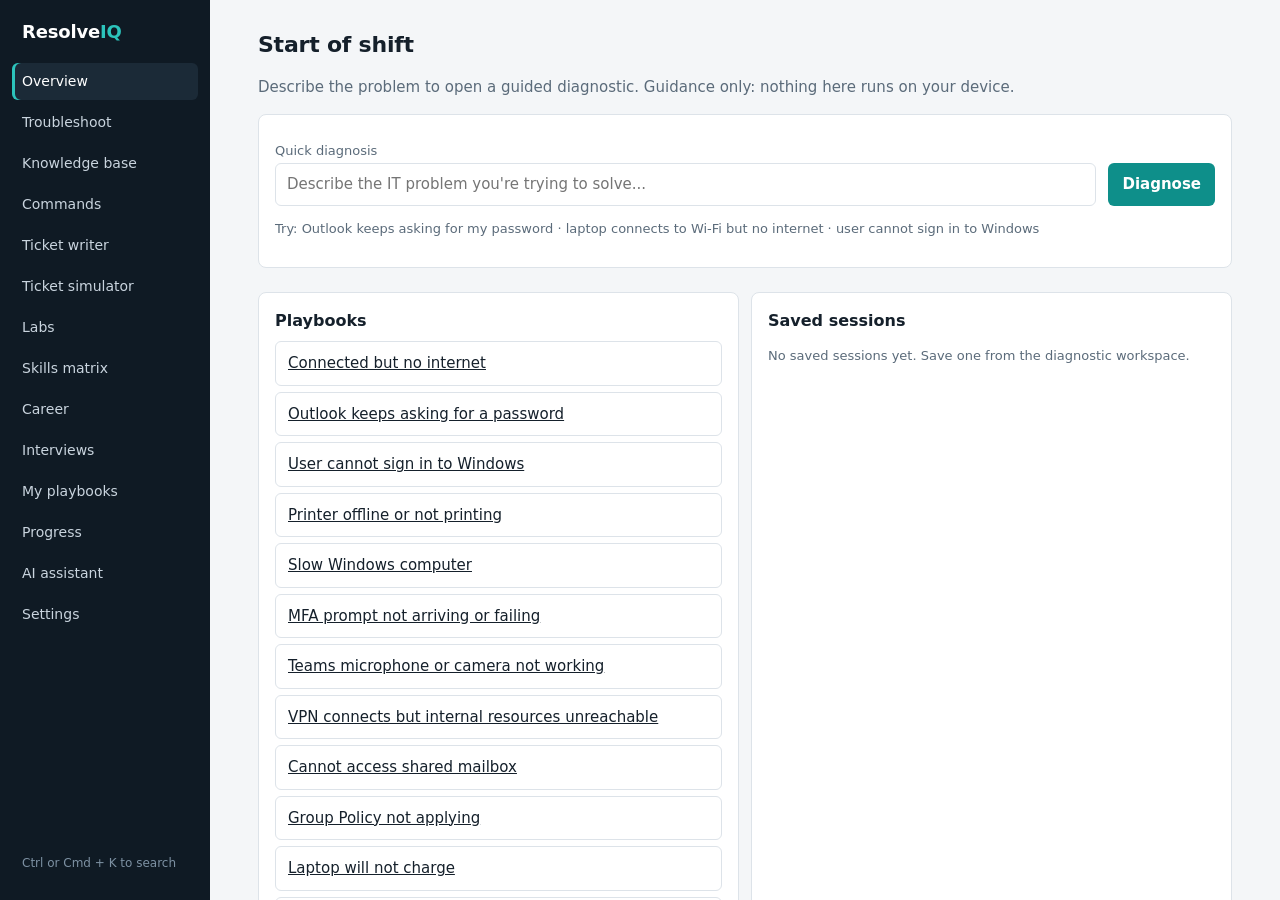
==== ResolveIQ/index.html @ 8c019810 "Initial commit: ResolveIQ" ====
<!DOCTYPE html>
<html lang="en-GB"><head><meta charset="utf-8"><title>ResolveIQ</title>
<meta name="viewport" content="width=device-width, initial-scale=1, viewport-fit=cover">
<style>
:root{--bg:#f4f6f8;--sf:#fff;--tx:#15202b;--mu:#5b6b7a;--bd:#dde3e9;--sh:#0f1a24;--shx:#c9d4de;--ac:#0e8f8a;--acx:#fff;--ok:#1a7f4b;--wn:#a15c00;--er:#b3261e;--fn:Inter,Geist,"Segoe UI",system-ui,sans-serif;--mo:ui-monospace,Consolas,monospace;box-sizing:border-box;padding-top:env(safe-area-inset-top,0px);padding-bottom:env(safe-area-inset-bottom,0px);color-scheme:light}
@media(prefers-color-scheme:dark){:root:not([data-theme=light]){--bg:#0b1218;--sf:#131d26;--tx:#e6edf3;--mu:#92a3b3;--bd:#233140;--sh:#070c11;--ac:#2cc4bc;--acx:#04201f;--ok:#4ccb8a;--wn:#f0b45a;--er:#ff8b82;color-scheme:dark}}
:root[data-theme=dark]{--bg:#0b1218;--sf:#131d26;--tx:#e6edf3;--mu:#92a3b3;--bd:#233140;--sh:#070c11;--ac:#2cc4bc;--acx:#04201f;--ok:#4ccb8a;--wn:#f0b45a;--er:#ff8b82;color-scheme:dark}
*{box-sizing:border-box}html,body{height:100%;margin:0}html{scroll-padding-top:env(safe-area-inset-top,0px)}
body{background:var(--bg);color:var(--tx);font:15px/1.5 var(--fn);display:flex}
a{color:inherit}button,input,textarea,select{font:inherit;color:inherit}
:focus-visible{outline:2px solid var(--ac);outline-offset:2px}
aside{width:210px;background:var(--sh);color:var(--shx);padding:18px 12px;display:flex;flex-direction:column;gap:4px;flex:none}
.logo{font-weight:700;font-size:18px;color:#fff;padding:0 10px 14px;letter-spacing:-.01em}.logo b{color:#2cc4bc}
aside a{padding:8px 10px;border-radius:6px;text-decoration:none;font-size:14px}aside a:hover{background:#1b2a37}aside a.on{background:#1b2a37;color:#fff;box-shadow:inset 3px 0 #2cc4bc}
aside small{margin-top:auto;padding:10px;color:#7d91a3;font-size:12px}
main{flex:1;min-width:0;overflow:auto;padding:28px clamp(16px,4vw,48px)}
h1{font-size:22px;margin:0 0 4px;letter-spacing:-.01em}h2{font-size:16px;margin:0 0 8px}.mu{color:var(--mu)}.sm{font-size:13px}
.box{background:var(--sf);border:1px solid var(--bd);border-radius:8px;padding:16px;margin:12px 0}
.row{display:flex;gap:12px;flex-wrap:wrap}.row>*{flex:1 1 280px;min-width:0}
input,textarea,select{width:100%;background:var(--sf);border:1px solid var(--bd);border-radius:6px;padding:9px 11px}
textarea{min-height:70px;resize:vertical}label{display:block;font-size:13px;color:var(--mu);margin:10px 0 3px}
.btn{background:var(--ac);color:var(--acx);border:0;border-radius:6px;padding:8px 14px;font-weight:600;cursor:pointer}
.btn.g{background:transparent;color:var(--tx);border:1px solid var(--bd)}.btn:hover{filter:brightness(1.08)}
.opt{display:block;width:100%;text-align:left;background:var(--sf);border:1px solid var(--bd);border-radius:6px;padding:10px 12px;margin:6px 0;cursor:pointer}.opt:hover{border-color:var(--ac)}
pre{background:var(--sh);color:#d5e3ee;border-radius:6px;padding:10px 12px;overflow-x:auto;font:13px var(--mo);margin:8px 0}
.tag{display:inline-block;font-size:12px;border-radius:4px;padding:1px 7px;border:1px solid currentColor;font-weight:600}
.r0{color:var(--ok)}.r1{color:var(--wn)}.r2{color:var(--er)}
.bar{height:6px;background:var(--bd);border-radius:3px;overflow:hidden}.bar i{display:block;height:100%;background:var(--ac);transition:width .25s}
.hl{display:grid;grid-template-columns:1fr 44px;gap:2px 10px;align-items:center;font-size:13px}
.ev li{margin:3px 0}.ev button{border:0;background:none;color:var(--ac);cursor:pointer;padding:0;font-size:12px}
.warn{border-left:4px solid var(--wn);background:color-mix(in srgb,var(--wn) 10%,var(--sf));padding:10px 12px;border-radius:6px;margin:10px 0}
.toast{position:fixed;bottom:20px;right:20px;background:var(--sh);color:#fff;padding:9px 14px;border-radius:6px;font-size:13px}
@media(max-width:800px){body{flex-direction:column}aside{width:100%;flex-direction:row;flex-wrap:wrap;padding:8px}.logo{padding:6px 10px}aside small{display:none}}
@media(prefers-reduced-motion:reduce){*{transition:none!important}}
</style></head><body>
<aside id="nav"></aside><main id="app" tabindex="-1"></main>
<script>
const $=s=>document.querySelector(s);
const esc=s=>String(s??"").replace(/[&<>"']/g,c=>({"&":"&amp;","<":"&lt;",">":"&gt;",'"':"&quot;","'":"&#39;"}[c]));
let DB={theme:"auto",sessions:[],recent:[]};
try{const x=JSON.parse(localStorage.getItem("riq")||"null");if(x&&Array.isArray(x.sessions))DB={...DB,...x}}catch(e){}
const save=()=>{try{localStorage.setItem("riq",JSON.stringify(DB))}catch(e){}};
const theme=()=>{if(DB.theme==="auto")document.documentElement.removeAttribute("data-theme");else document.documentElement.setAttribute("data-theme",DB.theme)};theme();
const toast=m=>{const t=document.createElement("div");t.className="toast";t.textContent=m;document.body.append(t);setTimeout(()=>t.remove(),1800)};
const copy=async t=>{try{await navigator.clipboard.writeText(t);toast("Copied")}catch(e){toast("Copy blocked by browser; select the text manually")}};

/* ---------- Playbooks: decision trees with hypothesis scoring ---------- */
const PB={
net:{t:"Connected but no internet",kw:"wifi wi-fi internet network browse browsing dns dhcp gateway offline ethernet website websites",
 h:{adp:["Adapter or Wi-Fi association fault",1],dhcp:["DHCP failure",1],lan:["Gateway, switch port or VLAN fault",1],wan:["Upstream or ISP outage",1],dns:["DNS resolution failure",1],prx:["Proxy or browser-level fault",1]},
 n:{
 a:{q:"Does the device have a valid IP configuration?",why:"Everything else depends on a usable address, mask and gateway. An address starting 169.254 means the device gave up waiting for DHCP.",cmd:"ipconfig /all",risk:0,perm:"Standard user",
  o:[{l:"Valid address (for example 192.168.x.x or 10.x.x.x) and a gateway",n:"b",e:"Valid IPv4 address and gateway present",d:{dhcp:-1,adp:-1}},{l:"169.254.x.x (APIPA) address",n:"dh",e:"APIPA address 169.254.x.x",d:{dhcp:5,adp:1}},{l:"No adapter, or media disconnected",n:"ad",e:"Adapter missing or media disconnected",d:{adp:5}}]},
 b:{q:"Can the device reach its default gateway?",why:"A reply proves the local link, switch port and VLAN work. A failure narrows the fault to the local segment.",cmd:"ping <default-gateway-from-ipconfig>",risk:0,perm:"Standard user",
  o:[{l:"Replies received",n:"c",e:"Gateway ping succeeded",d:{lan:-2,adp:-2}},{l:"Request timed out or unreachable",n:"gw",e:"Gateway ping failed",d:{lan:4,wan:-1,dns:-1,prx:-1}},{l:"Inconclusive (ICMP may be blocked)",n:"c",e:"Gateway ping inconclusive",d:{}}]},
 c:{q:"Can the device reach a public IP address directly?",why:"Pinging an IP bypasses DNS. Success means routing to the internet works, so suspect name resolution or the browser.",cmd:"ping 1.1.1.1",risk:0,perm:"Standard user",
  o:[{l:"Replies received",n:"d",e:"Ping to 1.1.1.1 succeeded",d:{wan:-3,lan:-2}},{l:"Timed out",n:"wn",e:"Ping to 1.1.1.1 failed with gateway reachable",d:{wan:5}},{l:"Not tested or blocked by policy",n:"d",e:"Ping to 1.1.1.1 not possible",d:{}}]},
 d:{q:"Does a DNS lookup succeed?",why:"This separates name resolution from connectivity. IP works but names fail is the classic DNS signature.",cmd:"nslookup microsoft.com\nResolve-DnsName microsoft.com",risk:0,perm:"Standard user",
  o:[{l:"Returns an IP address",n:"px",e:"DNS lookup succeeded",d:{dns:-3,prx:2}},{l:"Timed out or server failed",n:"dn",e:"DNS lookup failed while IP connectivity works",d:{dns:6}}]},
 dh:{res:"Likely cause: DHCP did not assign an address.",conf:"Likely, not confirmed",steps:["Check the Wi-Fi or cable first; try another port or SSID to see if the fault follows the device.","Ask whether other devices on the same switch or SSID are affected. If so, escalate to networking: DHCP scope exhaustion or relay fault.","If only this device: ipconfig /release then /renew is state-changing for this adapter only. Warn the user they will briefly lose connectivity."],esc:"Several devices affected, or scope exhaustion suspected."},
 ad:{res:"Likely cause: the adapter is disabled, unplugged or missing its driver.",conf:"Likely, not confirmed",steps:["Check physical link, Wi-Fi switch and airplane mode.","Open Device Manager and look for a warning icon on the network adapter.","Check Get-NetAdapter output for Status Disconnected or Disabled.","Enabling an adapter changes state; confirm it is permitted by policy."],esc:"Adapter absent from Device Manager after reboot (possible hardware fault)."},
 gw:{res:"The local link works or does not: gateway is unreachable from this device.",conf:"Supported by one test",steps:["Re-seat cable or reconnect Wi-Fi, then repeat the ping.","Check whether neighbouring devices can reach the gateway. If yes, suspect the port, VLAN or Wi-Fi association for this device.","Compare the device subnet mask and gateway with a working neighbour. A wrong mask or static address gives this pattern."],esc:"Multiple devices affected, or a switch port or VLAN change is suspected."},
 wn:{res:"Gateway reachable but nothing beyond it. Suspect the router, firewall or internet provider.",conf:"Likely; verify scope",steps:["Check whether other users and sites are also offline. Many affected means a possible site outage: follow your major incident process.","Check the service status page of the provider if you have access.","Do not change firewall or router settings at 1st line."],esc:"Site-wide impact: escalate immediately with the evidence below."},
 dn:{res:"IP connectivity works but name resolution fails. DNS is the supported hypothesis.",conf:"Supported by evidence",steps:["Check which DNS servers ipconfig /all lists. Are they your internal servers, a stale static value or a public resolver blocked by policy?","Query a known good resolver explicitly: nslookup microsoft.com <internal-dns-ip>. If that works, the client setting is wrong.","ipconfig /flushdns only clears the local cache. It is low risk but will not fix a bad server setting.","If the internal DNS server does not respond for several devices, escalate."],esc:"Internal DNS server not responding for multiple devices."},
 px:{res:"Name resolution and routing work. Look at the browser, proxy or security filtering.",conf:"Possible; not confirmed",steps:["Try a different browser and a private window to rule out extensions.","Check proxy settings (Settings, Network, Proxy) and any PAC file. A stale proxy after VPN use is common.","Check the error: certificate errors suggest TLS inspection or wrong system time; a block page indicates web filtering.","Do not disable security software as a shortcut. Escalate if filtering is suspected."],esc:"Block page or certificate warnings across many sites."}}},
out:{t:"Outlook keeps asking for a password",kw:"outlook password credentials prompt mfa sign in login email mailbox keeps asking authentication",
 h:{cred:["Stale cached credentials",1],id:["Account or password state (expired, locked, MFA)",1],ca:["Conditional Access or token issue",1],prof:["Outlook profile fault",1],svc:["Service-side Exchange Online issue",1]},
 n:{
 a:{q:"How many users are affected?",why:"Scope separates a single-client fault from a service or tenant problem and decides whether this is a possible major incident.",cmd:"Check the Microsoft 365 admin centre service health (needs admin) or ask colleagues",risk:0,perm:"Service health needs an admin role",
  o:[{l:"Only this user",n:"b",e:"Single user affected",d:{svc:-2,prof:1,cred:1}},{l:"Several users",n:"mu",e:"Multiple users affected",d:{svc:5,ca:2,cred:-2}},{l:"Unknown",n:"b",e:"Scope not established",d:{}}]},
 b:{q:"Can the user sign in at outlook.office.com in a browser?",why:"A working browser sign-in proves the account, password and MFA are good, which points the fault at the Outlook client.",cmd:"Use a private browser window",risk:0,perm:"Standard user",
  o:[{l:"Browser sign-in works",n:"c",e:"Outlook on the web works",d:{id:-3,svc:-3,cred:3,prof:2}},{l:"Browser sign-in fails",n:"id",e:"Browser sign-in also fails",d:{id:5,ca:2,cred:-2,prof:-2}}]},
 c:{q:"Are old entries present in Credential Manager?",why:"Cached Office or MicrosoftOffice16 tokens can persist after a password change and cause repeated prompts.",cmd:"control /name Microsoft.CredentialManager",risk:1,perm:"Standard user; removing entries signs the user out of those apps",
  o:[{l:"Stale Office or Outlook entries found",n:"cr",e:"Stale credentials found in Credential Manager",d:{cred:5}},{l:"Nothing relevant",n:"pf",e:"No stale credentials",d:{cred:-3,prof:3}}]},
 mu:{res:"Multiple users affected: treat as a possible service or tenant issue.",conf:"Possible",steps:["Check Microsoft 365 service health and known incidents.","Look for a recent change: Conditional Access, MFA registration or a password policy update.","Do not reset individual credentials.","Raise or link a major incident per your process."],esc:"Escalate now with the affected-user list and first-report time."},
 id:{res:"The account cannot authenticate even in a browser. Investigate account state.",conf:"Supported by evidence",steps:["Check for lockout, expired password, disabled account or changed MFA method (needs the right permissions).","If you have access, read the Entra sign-in log failure code and Conditional Access result; do not guess from the user report.","Reset passwords only after verifying identity per policy."],esc:"Failure involves Conditional Access, risky sign-in or suspected compromise: follow security incident procedure."},
 cr:{res:"Stale cached credentials are the supported cause.",conf:"Supported; verify after fix",steps:["Close Outlook. Remove the stale Microsoft Office and Outlook entries, noting this signs the user out of them.","Restart Outlook and sign in again. Expect an MFA prompt.","Verify: send and receive a test message and confirm no further prompts after a restart."],esc:"Prompts return after clearing credentials: check sign-in logs."},
 pf:{res:"Account and credentials look fine. Suspect the Outlook profile.",conf:"Possible",steps:["Create a new profile through Control Panel, Mail, Show Profiles. This does not delete the old one.","Test the new profile. If it works, the old profile is corrupt; move the user across and explain the OST resync time.","Escalate if a new profile also prompts."],esc:"New profile also fails."}}},
win:{t:"User cannot sign in to Windows",kw:"windows sign in login logon locked lockout password domain profile trust relationship cannot log",
 h:{lock:["Account locked out",1],pw:["Wrong or expired password",1],net:["No route to a domain controller",1],trust:["Broken machine trust",1],prof:["Profile fault",1]},
 n:{
 a:{q:"What exact message does the sign-in screen show?",why:"The message is the strongest early evidence. Do not infer it from the user description.",cmd:"Ask for a photo of the screen",risk:0,perm:"None",
  o:[{l:"Account locked out",n:"lk",e:"Message: account locked out",d:{lock:8}},{l:"Password incorrect or must be changed",n:"pw",e:"Message: password incorrect or expired",d:{pw:6}},{l:"Domain not available or trust relationship failed",n:"b",e:"Message: domain unavailable or trust relationship failed",d:{net:3,trust:3}},{l:"User profile service failed or temporary profile",n:"pf",e:"Profile error shown",d:{prof:8}}]},
 b:{q:"Can the device reach the network or VPN?",why:"Without a route to a domain controller, new sign-ins cannot validate. A trust error with a healthy network suggests a broken machine account.",cmd:"ping <domain-controller-or-domain-name>\nTest-NetConnection <dc> -Port 389",risk:0,perm:"Standard user",
  o:[{l:"Reachable",n:"tr",e:"Domain controller reachable",d:{net:-3,trust:4}},{l:"Not reachable",n:"nt",e:"Domain controller unreachable",d:{net:5}}]},
 lk:{res:"Account lockout confirmed by the message.",conf:"Confirmed",steps:["Verify the user identity per policy before any unlock.","Request an unlock from the team with permission; do not unlock automatically.","Ask where the old password might be saved: phones, mapped drives, VPN, scheduled tasks. These are the usual lockout sources.","If lockouts repeat within minutes, treat as possible attack and escalate to security."],esc:"Repeated lockouts or lockout source unknown."},
 pw:{res:"Password problem: wrong, expired or changed.",conf:"Likely",steps:["Check caps lock and keyboard layout.","Verify identity, then use the approved self-service reset or a reset by authorised staff.","Warn the user that other devices and Outlook may need the new password."],esc:"Reset fails or account shows unexpected activity."},
 tr:{res:"Network is fine but trust fails: the machine account may be broken.",conf:"Possible",steps:["Check the device clock and last sign-in date.","Repair needs local admin and domain permissions; this is a 2nd-line action.","Capture the exact error and device name."],esc:"Escalate to 2nd line for machine-account repair."},
 nt:{res:"No route to a domain controller.",conf:"Likely",steps:["If the user is remote, connect to VPN first or use cached credentials if previously signed in.","Switch to the no-internet playbook for connectivity checks."],esc:"Multiple devices on site cannot reach the domain."},
 pf:{res:"Profile fault. Do not delete the profile as a first step.",conf:"Possible",steps:["Sign in with another account to confirm the device is otherwise healthy.","Check Event Viewer for User Profile Service events and disk space.","Back up user data before any profile rebuild; this is destructive."],esc:"Data at risk or disk errors suspected."}}},
prn:{t:`Printer offline or not printing`,kw:`printer print offline queue stuck spooler driver paper job`,
 h:{que:[`Stuck print queue`,1],net:[`Printer unreachable on the network`,1],drv:[`Driver or port fault`,1],dev:[`Printer hardware or offline state`,1]},
 n:{
 a:{q:`Is the problem affecting one user or everyone who uses this printer?`,why:`Scope separates a local client fault from a printer or network fault.`,cmd:`Ask two other users to print a test page`,risk:0,perm:`None`,o:[{l:`Only this user`,n:`b`,e:`Single user affected`,d:{que:2,drv:2,net:-1,dev:-2}},{l:`Everyone`,n:`c`,e:`All users of this printer affected`,d:{net:3,dev:3,que:-1,drv:-2}}]},
 b:{q:`Does the local print queue show stuck or errored jobs?`,why:`One failed job at the head of the queue blocks everything behind it.`,cmd:`Get-PrintJob -PrinterName <name>\nSettings, Printers and scanners, Open print queue`,risk:0,perm:`Standard user`,o:[{l:`Stuck or errored job at the head`,n:`qr`,e:`Stuck job in queue`,d:{que:6}},{l:`Queue empty, or status shows Offline`,n:`c`,e:`Queue empty or printer shows Offline`,d:{que:-2,net:2}}]},
 c:{q:`Does the printer reply to ping at its IP address?`,why:`A reply proves power, network link and IP are working, moving suspicion to drivers or ports.`,cmd:`ping <printer-ip>`,risk:0,perm:`Standard user`,o:[{l:`Replies`,n:`dr`,e:`Printer reachable by ping`,d:{net:-3,drv:3}},{l:`No reply`,n:`pn`,e:`Printer not reachable by ping`,d:{net:4,dev:3}}]},
 qr:{res:`A stuck job in the local queue is the likely cause.`,conf:`Supported by evidence`,steps:[`Cancel the stuck job from the print queue and retry.`,`If it will not cancel, restarting the Print Spooler (Restart-Service Spooler, admin) is state-changing. On a shared print server it interrupts every user, so get approval first.`,`Verify with a test page and ask the user to confirm.`],esc:`Jobs keep sticking: suspect a faulty driver or a corrupt document; escalate.`},
 dr:{res:`Printer is reachable but not printing for this user: suspect the driver or port.`,conf:`Possible`,steps:[`Check the printer port IP matches the printer current address (DHCP changes are common).`,`Compare the driver with a working colleague's setup.`,`Reinstalling a driver changes the system; confirm it is permitted and note the old version.`],esc:`Driver deployment is managed centrally.`},
 pn:{res:`Printer is not reachable: power, network link or IP change.`,conf:`Likely`,steps:[`Check power, the printer display and the network cable or Wi-Fi status.`,`Print the printer's configuration page to see its current IP.`,`If a whole department is affected, treat as a site incident and escalate.`],esc:`Printer reachable from no device, or switch port suspected.`}}},
slow:{t:`Slow Windows computer`,kw:`slow computer laptop performance freezing lag cpu memory ram disk startup sluggish`,
 h:{cpu:[`CPU-bound process`,1],ram:[`Memory pressure`,1],dsk:[`Disk saturation or failing disk`,1],st:[`Startup load or pending updates`,1]},
 n:{
 a:{q:`In Task Manager, Performance tab, which resource is sustained near 100 per cent?`,why:`The saturated resource decides where to look. Watch for a minute; brief spikes are normal.`,cmd:`Ctrl+Shift+Esc, Performance tab\nGet-Process | Sort CPU -Desc | Select -First 5`,risk:0,perm:`Standard user`,o:[{l:`CPU`,n:`cp`,e:`CPU sustained near 100 percent`,d:{cpu:6}},{l:`Memory`,n:`rm`,e:`Memory sustained near 100 percent`,d:{ram:6}},{l:`Disk`,n:`dk`,e:`Disk sustained near 100 percent`,d:{dsk:6}},{l:`None: only slow shortly after sign-in`,n:`su`,e:`No sustained saturation; slow after sign-in`,d:{st:6}}]},
 dk:{q:`Are there disk errors in the System log or a SMART warning?`,why:`Disk saturation from a failing drive needs a different response from heavy software activity.`,cmd:`Get-WinEvent -FilterHashtable @{LogName='System';Id=7,11,51,153} -MaxEvents 10`,risk:0,perm:`Standard user (some systems need admin)`,o:[{l:`Errors or warnings present`,n:`df`,e:`Disk errors or SMART warning present`,d:{dsk:4}},{l:`None found`,n:`dh`,e:`No disk errors found`,d:{dsk:-1,st:2}}]},
 cp:{res:`A process is consuming CPU. Identify it before acting.`,conf:`Supported by evidence`,steps:[`Sort Task Manager by CPU and note the process name. Is it expected (update, antivirus scan) or unknown?`,`Terminating processes is disruptive and loses unsaved data. Prefer waiting for scans to finish.`,`Unknown process using high CPU may be a security issue: escalate rather than deleting it.`],esc:`Unknown process, or high CPU persists after reboot.`},
 rm:{res:`Memory is exhausted, so Windows is paging to disk.`,conf:`Supported by evidence`,steps:[`Identify the largest consumers (browser tabs, Teams, Office).`,`Ask the user to close unneeded apps and restart if uptime is long.`,`If installed memory is consistently too low for the user's work, raise a hardware request.`],esc:`Memory climbs steadily with nothing running (possible leak).`},
 df:{res:`Disk errors point to a possibly failing drive.`,conf:`Possible; confirm`,steps:[`Advise the user to back up important data now.`,`Do not run repair tools that write to a failing disk before data is safe.`,`Raise a hardware replacement request with the event IDs and times as evidence.`],esc:`Escalate to 2nd line or hardware support promptly.`},
 dh:{res:`Disk is busy without errors. Likely software activity such as updates, search indexing or antivirus.`,conf:`Likely`,steps:[`Check Windows Update and antivirus scan status.`,`Check free space; under 10 percent can cause slowdowns.`,`Re-test after the activity completes.`],esc:`Persists for days with no explainable process.`},
 su:{res:`Slowness after sign-in suggests startup load or pending updates.`,conf:`Possible`,steps:[`Open Task Manager, Startup apps, and review high-impact entries.`,`Check for pending updates and restarts.`,`Disable only non-essential items and tell the user what changed.`],esc:`Managed startup items are set by policy.`}}}
};
/* ---------- Command reference ---------- */
const CMD=[
["ipconfig /all","Show full IP configuration for every adapter.",0,"Standard","Look at IPv4 address, mask, gateway, DHCP server and DNS servers. 169.254.x.x means DHCP failed.","ping, nslookup, Get-NetIPConfiguration"],
["ping <host>","Test basic reachability and latency with ICMP.",0,"Standard","Replies prove the path works. Timeouts may also mean ICMP is blocked, so they are not proof of failure.","tracert, Test-NetConnection"],
["tracert <host>","Show each routing hop to a destination.",0,"Standard","The last responding hop before timeouts marks where to look. Some routers hide hops.","pathping, ping"],
["nslookup <name> [server]","Query DNS, optionally against a chosen server.",0,"Standard","Comparing answers from two servers shows whether the client setting or the server is wrong.","Resolve-DnsName, ipconfig /flushdns"],
["Resolve-DnsName <name>","PowerShell DNS query returning structured records.",0,"Standard","Check Type, TTL and IPAddress. Add -Server to test a specific resolver.","nslookup"],
["Test-NetConnection <host> -Port 443","Test a TCP port on a remote host.",0,"Standard","TcpTestSucceeded True means the port is reachable. False means blocked, closed or host down.","ping, netstat"],
["netstat -ano","List connections and listening ports with process IDs.",0,"Standard","Match PID to tasklist to find which process owns a connection.","tasklist, Get-Process"],
["Get-NetAdapter","List network adapters and link status.",0,"Standard","Status Up or Disconnected and LinkSpeed help separate hardware from configuration faults.","ipconfig /all"],
["whoami /groups","Show the current user, groups and privilege level.",0,"Standard","Useful for access-denied cases: confirm the expected group appears. Group changes need a new sign-in.","gpresult /r"],
["gpresult /r","Summarise Group Policy applied to user and computer.",0,"Standard (/scope computer needs admin)","Check which GPOs applied or were filtered, and the last applied time.","gpupdate /force"],
["Get-Service <name>","Check whether a Windows service is running.",0,"Standard","Status Stopped on a required service explains many app faults.","Restart-Service"],
["Get-WinEvent -LogName System -MaxEvents 20","Read recent System event log entries.",0,"Standard (Security log needs admin)","Look for Error or Critical entries near the incident time; record the Event ID.","Event Viewer, Reliability Monitor"],
["systeminfo","Summarise OS, uptime, hotfixes and hardware.",0,"Standard","Check OS build, boot time and installed updates.","Get-ComputerInfo"],
["ipconfig /flushdns","Clear the local DNS resolver cache.",1,"Standard","Low risk and only affects this device's cache. Does not fix a wrong DNS server setting.","nslookup"],
["gpupdate /force","Reapply Group Policy now.",1,"Standard; may prompt for sign-out or restart","May log the user off. Warn first and save work.","gpresult /r"],
["ipconfig /release then /renew","Drop and request a new DHCP lease.",1,"Admin","Briefly interrupts connectivity. Do not run over a remote session on that adapter.","ipconfig /all"],
["sfc /scannow","Scan and repair protected system files.",1,"Admin","Can take a long time and needs a healthy component store. Read CBS.log if repairs fail.","DISM /Online /Cleanup-Image /ScanHealth"],
["DISM /Online /Cleanup-Image /ScanHealth","Check the Windows component store for corruption.",0,"Admin","Read-only scan. /RestoreHealth changes state and needs Windows Update or source access.","sfc /scannow"],
["taskkill /PID <id>","Terminate a process.",2,"Standard for own processes; admin otherwise","Unsaved data is lost. Never kill security or system processes. Prefer closing normally first.","tasklist, Get-Process"],
["Restart-Service <name>","Restart a Windows service.",2,"Admin","Interrupts anything using the service. Check dependents and get approval on shared servers.","Get-Service"]];
const RK=["Read-only","Changes state","Disruptive"];
DB.skills=DB.skills||{};DB.lab=DB.lab||{};DB.tk=DB.tk||{};DB.iv=DB.iv||{};
const KB=[
["Reading ipconfig /all","Networking","Overview: ipconfig /all lists address, mask, gateway, DHCP and DNS servers for each adapter.\nSteps: find the active adapter; check the address is in the expected range (169.254.x.x means DHCP failed); confirm the gateway is in the same subnet as the address; note the DNS servers.\nEscalate when several devices show self-assigned addresses."],
["DNS failure versus no connectivity","Networking","Overview: if ping to an IP works but names fail, the fault is name resolution, not routing.\nSteps: ping 1.1.1.1; run nslookup against the configured server; repeat against a known public resolver. If only the configured server fails, the client DNS setting or server is at fault.\nCommon mistake: flushing the cache when the server setting is wrong."],
["Why accounts lock out","Identity and access","Overview: lockouts follow repeated bad passwords, usually from a stale saved credential rather than the user typing.\nSteps: verify identity; unlock only through the permitted route; ask about phones, mapped drives, VPN and scheduled tasks using the old password.\nSecurity: repeated rapid lockouts can indicate password spraying. Escalate to security."],
["Priority is impact and urgency","ITIL and ITSM","Overview: priority is derived from impact (how many or how important) and urgency (how soon it must be fixed). Severity is a different measure used by some teams.\nExample: one user locked out an hour before a board meeting may be high urgency, low impact. A department printer outage may be the opposite.\nOrganisations define their own matrices; learn yours."],
["Writing a ticket someone can act on","Service desk communication","Overview: record symptom, scope, what you checked, what you observed and the next action.\nSteps: separate facts from assumptions; include exact error text and times; never invent steps or results; leave a placeholder when unknown.\nExample: replace 'Outlook broken, fixed' with the symptom, the test, the result and the change."],
["Outlook: client, account or service?","Microsoft 365","Overview: test Outlook on the web first. If it works, the account is healthy and the client or profile is suspect. If it fails, look at account state and sign-in logs.\nSteps: check scope; test browser; check stored credentials; try a new profile.\nEscalate when many users are affected or Conditional Access is involved. Confirm specifics in Microsoft Learn."],
["Safe use of state-changing commands","Troubleshooting methodology","Overview: diagnostics should be read-only first. Commands that restart services, kill processes, change DNS or reset networking can interrupt the user or others.\nSteps: state the risk; check permissions; warn the user; record the previous state so you can roll back; note it in the ticket.\nEscalate when the action affects shared servers or you lack explicit authority."],
["Event Viewer basics","Windows","Overview: Event Viewer records system, application and security events. Use it to find what happened near the time of the fault.\nSteps: open Windows Logs, System or Application; filter by Error and Critical around the incident time; record the source and Event ID; search the exact ID rather than guessing.\nSecurity: the Security log usually needs admin rights."],
["Access denied: groups and permissions","Identity and access","Overview: access depends on group membership and permissions on the resource. New group membership applies only after a fresh sign-in.\nSteps: confirm the exact resource and error; check the user's groups (whoami /groups); compare with a user who has access; ask the resource owner to approve access.\nSecurity: apply least privilege; never grant access without owner approval."],
["Recognising a possible major incident","ITIL and ITSM","Overview: many users affected, a core service down or a security risk may need the major incident process.\nSteps: count reports and affected sites; check service health; link tickets to one parent; alert the duty manager; keep the user updates factual.\nSecurity: suspected ransomware or data exfiltration means follow incident response, preserve evidence and do not attempt repairs."]];
const LB=[
{t:"Diagnose a network problem",g:"A PC cannot reach the internet. Use the supported commands, then name the root cause.",c:{"ipconfig /all":"IPv4 Address . . . : 192.168.1.50\nSubnet Mask . . . : 255.255.255.0\nDefault Gateway . : 192.168.2.1\nDNS Servers . . . : 192.168.1.10","ping 192.168.2.1":"Request timed out.","ping 192.168.1.1":"Reply from 192.168.1.1: bytes=32 time=1ms","ping 192.168.1.10":"Reply from 192.168.1.10: bytes=32 time=1ms","ping 1.1.1.1":"Request timed out."},q:"Root cause?",o:["DNS server is down","Default gateway is outside the device subnet","Adapter is disabled","DHCP lease expired"],a:1,x:"192.168.2.1 is not inside 192.168.1.0/24, so traffic cannot leave the subnet. The neighbour at 192.168.1.1 replies and is the likely correct gateway. Next lab: DNS."},
{t:"Troubleshoot DNS",g:"Websites fail to load. Separate connectivity from name resolution.",c:{"ipconfig /all":"IPv4 Address . . . : 10.0.0.25\nDefault Gateway . : 10.0.0.1\nDNS Servers . . . : 10.0.0.99","ping 10.0.0.1":"Reply from 10.0.0.1: time=1ms","ping 1.1.1.1":"Reply from 1.1.1.1: time=12ms","nslookup microsoft.com":"DNS request timed out.\nServer: 10.0.0.99","nslookup microsoft.com 1.1.1.1":"Name: microsoft.com\nAddress: (valid address returned)"},q:"Root cause?",o:["The DNS server 10.0.0.99 is not responding","The default gateway is wrong","The PC has no IP address","The internet is down"],a:0,x:"IP connectivity works and a public resolver answers, so only the configured server fails. Check why the client uses 10.0.0.99, and escalate if it serves other devices."},
{t:"Resolve an account access issue",g:"User jsmith cannot open the Finance share. Check the account, groups and share permissions, then name the cause.",c:{"whoami /groups":"Domain Users\nStaff-All","get-aduser jsmith":"Enabled: True\nLockedOut: False\nPasswordExpired: False","get-adprincipalgroupmembership jsmith":"Domain Users\nStaff-All","get-smbshareaccess -name finance":"Finance-Team   Allow   Change\nDomain Admins  Allow   Full"},q:"Root cause?",o:["Account is locked out","The user is not in the Finance-Team group","The share is offline","Password expired"],a:1,x:"The account is healthy, but the share only grants Finance-Team and jsmith is not a member. Get approval from the data owner, then an administrator adds the group. Never grant access without approval."},
{t:"Troubleshoot a printer",g:"Floor 2 printer shows Offline. Find the cause using the queue, network and service state.",c:{"get-printer -name floor2":"Name: Floor2\nPrinterStatus: Offline","get-printjob -printername floor2":"Id 4  JobStatus: Error  Document: report.pdf\nId 5  JobStatus: Queued","ping 10.0.5.20":"Reply from 10.0.5.20: bytes=32 time=2ms","get-service spooler":"Status: Running"},q:"Root cause?",o:["A stuck job at the head of the queue","The printer is powered off","The spooler service is stopped","The wrong driver is installed"],a:0,x:"The printer answers ping and the spooler runs, so the problem is local. Job 4 has errored and blocks the queue behind it. Cancel it first; restarting the Spooler is state-changing and should be approved on shared servers."}];
const SC=[
{t:"VIP cannot open email",d:"A director reports Outlook is stuck before a 10:00 meeting. Others in the team are fine.",qs:[["First action?",[["Reset her password immediately",0,"Premature and disruptive; nothing shows a password fault."],["Confirm exact symptom and test Outlook on the web",2,"Good: gathers evidence and splits client from account."],["Reinstall Office",0,"Heavy action with no evidence."]]],["Priority?",[["Low: only one user",0,"Ignores urgency and the person involved."],["High urgency, lower impact: act now, state your reasoning",2,"Correct: impact and urgency are separate."],["Critical major incident",0,"Overstated for one user."]]],["Browser works, Outlook does not. Update to the user?",[["Tell her she can use the web version now while you fix the client, with a time for the next update",2,"Clear workaround and expectation."],["No update until fixed",0,"Leaves the user guessing."]]]]},
{t:"Suspected phishing click",d:"A user clicked a link in an email then entered her password on a page that looked like Microsoft sign-in.",qs:[["First action?",[["Treat as a possible compromise and follow the security incident process",2,"Correct: credentials may be exposed."],["Tell her to ignore it",0,"Unsafe."],["Delete the email and close the ticket",0,"Destroys evidence and misses the risk."]]],["What should you capture?",[["Sender, subject, time of click, URL if known; do not forward widely",2,"Preserves evidence for security."],["Nothing, security will ask later",0,"Loses time-critical detail."]]]]},
{t:"Department printer outage",d:"Twelve people on one floor cannot print and a team has a deadline in two hours.",qs:[["First action?",[["Check whether it is the printer, the print server or the network, and record the scope",2,"Good: scope and layer come first."],["Reinstall drivers on all twelve PCs",0,"Heavy, risky and unsupported by evidence."]]],["Update to the team?",[["Give the workaround (nearest printer), what you are checking and a time for the next update",2,"Clear and honest."],["Say it will be fixed soon",0,"Vague and unhelpful."]]]]},
{t:"SLA about to breach",d:"A P2 ticket has 20 minutes left on its resolution target. You are waiting on a vendor.",qs:[["What do you do?",[["Update the ticket, warn the owner or team lead and request escalation with the evidence",2,"Right: transparency early."],["Wait and hope",0,"Hides the risk."],["Close the ticket to stop the clock",0,"Misleading and unprofessional."]]]]}];
const SKG={"Core support":["Structured troubleshooting","Ticket documentation","Prioritisation","Escalation"],"Windows":["Event Viewer","Services and processes","PowerShell","Profiles and updates"],"Microsoft ecosystem":["Microsoft 365","Active Directory","Entra ID","Intune","Group Policy"],"Networking":["TCP/IP and subnetting","DNS and DHCP","VPN and firewalls"],"Security":["MFA and least privilege","Phishing response","Log analysis"]};
const CR=[["1st to 2nd line","Deeper Windows, AD, networking, incident ownership","Optional: CompTIA A+ or Network+","Document five incidents you owned end to end"],["Systems Administrator","Windows Server, GPO, PowerShell, DNS, DHCP, backup","Optional: Microsoft role-based exams","Build a home lab domain"],["Microsoft Cloud Engineer","Entra ID, M365, Azure basics, automation","Optional: Microsoft fundamentals and Azure exams","Script a user onboarding in Graph PowerShell"],["Cybersecurity Analyst","Logs, SIEM basics, Defender, incident response","Optional: Security+","Write up a simulated phishing investigation"],["Network Engineer","Subnetting, VLANs, routing, packet analysis","Optional: Cisco CCNA, Network+","Capture and explain a DNS exchange in Wireshark"],["Endpoint and Modern Workplace","Intune, Autopilot, compliance, app deployment","Optional: Microsoft endpoint exams","Enrol a test device and document policies"],["IT Service Management","Incident, problem, change, SLAs, reporting","Optional: ITIL 4 Foundation","Propose one problem record from recurring tickets"]];
const IV=[["A user connects to Wi-Fi but cannot browse. Talk me through it.","Clarify scope and impact; check ipconfig for a valid address and gateway; ping the gateway, then a public IP, then test DNS. Interpret each result before the next step, avoid state-changing commands until justified, record evidence and escalate if several users are affected."],["A user is locked out before an important meeting.","Verify identity, unlock via the permitted route, identify the lockout source (saved credentials, phone, mapped drives), explain the cause to the user and escalate repeated lockouts as a possible attack."],["Explain impact versus urgency.","Impact measures how many people or how much business value is affected. Urgency measures how quickly it must be resolved. Priority is derived from both using the organisation matrix."],["Outlook keeps asking for a password. What do you check?","Scope first; test Outlook on the web; if it works, check stored credentials then try a new profile; if not, check account state and sign-in logs; escalate Conditional Access or multi-user cases."],["What is DNS and how do you test it?","DNS translates names to IP addresses. Test with nslookup or Resolve-DnsName against the configured server and a known public resolver; compare results to find whether the client setting or server is at fault."],["Describe a time you handled a difficult user (STAR).","Use your own real example: Situation, Task, Action, Result. Do not invent experience. Show empathy, clear communication and a measurable, honest result."],["A colleague reports a possible compromised account.","Do not attempt repair. Follow the security incident process, preserve evidence, avoid tipping off, escalate immediately with times and details."],["When do you escalate?","When you lack permission, the risk is high, many users are affected, security is involved, or SLA time is at risk. Hand over evidence, steps taken and the next suggested action."]];
const Q=(q,why,cmd,risk,perm,o)=>({q,why,cmd,risk,perm,o}),O=(l,n,e,d={})=>({l,n,e,d}),R=(res,conf,steps,esc)=>({res,conf,steps,esc});
Object.assign(PB,{
mfa:{t:`MFA prompt not arriving or failing`,kw:`mfa authenticator two factor code prompt verification sign token`,h:{app:[`Phone or authenticator app fault`,1],reg:[`Method lost or changed`,1],atk:[`Possible compromise`,1]},n:{
a:Q(`Is the user receiving approval prompts they did not trigger?`,`Unrequested prompts may mean someone else has the password. This is a security question before a support one.`,`Ask the user directly`,0,`None`,[O(`Yes, unexpected prompts`,`sec`,`Unrequested MFA prompts reported`,{atk:9}),O(`No, user is signing in normally`,`b`,`No unexpected prompts`,{atk:-2})]),
b:Q(`Does the phone have data, automatic time and notifications allowed for the authenticator?`,`Push approval needs connectivity and notifications. Clock drift breaks code-based methods.`,`Check phone data, time settings and app notifications`,0,`None`,[O(`Found and fixed a phone problem`,`ph`,`Phone connectivity, time or notification fault found`,{app:6}),O(`Phone is fine`,`rg`,`Phone connectivity, time and notifications fine`,{app:-3,reg:3})]),
sec:R(`Possible account compromise. Stop troubleshooting.`,`Escalate`,[`Tell the user to deny every prompt and not approve any.`,`Raise a security incident per your process; keep times and details.`,`Password reset and session revocation are for authorised staff.`],`Immediately.`),
ph:R(`A phone-side fault is the likely cause.`,`Likely`,[`Retry sign-in and confirm the prompt arrives.`,`If a code method fails, set the phone clock to automatic.`],`Prompts still fail after the phone is fixed.`),
rg:R(`The registered method may be lost, changed or replaced (new phone).`,`Possible`,[`Verify identity per policy.`,`Resetting MFA methods needs an authorised administrator.`,`If you have access, read the sign-in log MFA failure detail.`],`Escalate to the identity team for a method reset.`)}},
teams:{t:`Teams microphone or camera not working`,kw:`teams microphone mic camera webcam audio sound meeting headset speaker`,h:{perm:[`Permissions or privacy settings`,1],sel:[`Wrong device selected`,1],drv:[`Driver or hardware fault`,1],app:[`Teams client issue`,1]},n:{
a:Q(`Does the device work in another app, such as Windows Voice Recorder or Camera?`,`This separates a device or Windows fault from a Teams fault.`,`Open the Camera app or Sound settings input meter`,0,`Standard user`,[O(`Works elsewhere`,`b`,`Device works outside Teams`,{app:3,sel:3,drv:-3}),O(`Fails everywhere`,`c`,`Device fails in every app`,{drv:4,perm:3,app:-3})]),
b:Q(`In Teams, Settings, Devices: is the correct device selected, and does the test show input?`,`Teams may default to another microphone, such as a monitor or dock.`,`Teams, Settings, Devices`,0,`Standard user`,[O(`Wrong device; correcting it fixes it`,`sf`,`Wrong device selected in Teams`,{sel:8}),O(`Correct device already selected`,`rt`,`Correct device selected but still failing`,{app:4,sel:-3})]),
c:Q(`Are Windows privacy settings and Device Manager showing the device as allowed and healthy?`,`Disabled access or a driver warning prevents every app from using the device.`,`Settings, Privacy, Microphone or Camera\nDevice Manager`,0,`Standard user`,[O(`Access blocked, or device disabled or warning icon`,`pm`,`Privacy block or driver warning`,{perm:5,drv:3}),O(`All appears fine`,`hw`,`Settings and Device Manager look healthy`,{drv:4})]),
sf:R(`Wrong input device was selected.`,`Confirmed by the fix`,[`Select the correct device in Teams and run a test call.`,`Explain how to check it before important meetings.`],`Not needed.`),
rt:R(`Teams client issue is possible.`,`Possible`,[`Sign out and back in, then fully quit Teams and reopen.`,`Check Teams is up to date.`,`Clearing the Teams cache changes local state and signs the user out; warn them first.`],`Fails for several users: check Microsoft 365 service health.`),
pm:R(`Windows privacy block or driver warning.`,`Supported`,[`Enable device access if policy allows.`,`A driver warning needs an approved driver from the vendor or Windows Update.`],`Access is managed by policy, or driver install is not permitted.`),
hw:R(`Possible hardware fault.`,`Possible`,[`Try a different USB port or another headset.`,`Test the same device on another computer.`],`Device fails on a second computer: replace it.`)}},
vpn:{t:`VPN connects but internal resources unreachable`,kw:`vpn remote tunnel internal resources file server intranet connected cannot reach`,h:{dns:[`Internal DNS not used`,1],route:[`Routing or split tunnel`,1],acl:[`Firewall or access policy`,1],svc:[`Target server down`,1]},n:{
a:Q(`Can the user reach the internal resource by IP address?`,`If the IP works and the name does not, the fault is DNS, not the tunnel.`,`ping <server-ip>\nTest-NetConnection <server-ip> -Port 445`,0,`Standard user`,[O(`IP works, name fails`,`dn`,`Internal resource reachable by IP but not by name`,{dns:8}),O(`Neither works`,`b`,`Neither IP nor name reachable over VPN`,{dns:-2,route:3,acl:3}),O(`Both work`,`ok`,`Resource reachable by IP and name`,{})]),
b:Q(`Can other VPN users reach the same resource?`,`This tells you whether the fault is the user's tunnel or the resource.`,`Ask a colleague on VPN to test`,0,`None`,[O(`Colleagues cannot either`,`sv`,`Other VPN users also cannot reach it`,{svc:8}),O(`Colleagues can`,`rc`,`Other VPN users can reach it`,{route:3,acl:3,svc:-4})]),
dn:R(`VPN client is not using internal DNS.`,`Supported`,[`Check DNS servers on the VPN adapter with ipconfig /all.`,`Test nslookup against the internal DNS server.`,`Reconnecting the VPN is low risk; changing VPN configuration is not.`],`VPN profile DNS settings need an administrator.`),
sv:R(`The resource or network path may be down for everyone.`,`Likely`,[`Check service status and any recent change.`,`Treat as a possible wider incident and link tickets.`],`Escalate with the list of affected users.`),
rc:R(`Problem is specific to this user or device.`,`Possible`,[`Check the VPN group membership and device compliance.`,`Compare the assigned address and routes with a working colleague.`],`Group or policy changes are needed.`),
ok:R(`Access works now. Check whether the fault is intermittent.`,`Inconclusive`,[`Ask the user to retry and note the exact error.`,`Record the times for later correlation.`],`Recurs: escalate with timestamps.`)}},
smb:{t:`Cannot access shared mailbox`,kw:`shared mailbox access permission delegate exchange outlook folder send as full access`,h:{perm:[`Permission not granted`,1],sync:[`Not yet propagated or cached`,1],cli:[`Outlook client issue`,1]},n:{
a:Q(`Has the user been granted Full Access on the mailbox, and when?`,`Permissions can take time to appear in Outlook. If never granted, no client fix will help.`,`Ask the mailbox owner or check in the Exchange admin centre (needs admin)`,0,`Admin role to verify`,[O(`Never granted`,`np`,`Permission not granted`,{perm:9}),O(`Granted more than an hour ago`,`b`,`Full Access granted over an hour ago`,{sync:-2,cli:3}),O(`Granted recently`,`pr`,`Full Access granted recently`,{sync:6})]),
b:Q(`Can the user open the mailbox in Outlook on the web?`,`The web version avoids local cache problems.`,`outlook.office.com, then Open another mailbox`,0,`Standard user`,[O(`Works on the web`,`cc`,`Shared mailbox opens in Outlook on the web`,{cli:6}),O(`Fails on the web`,`np`,`Shared mailbox fails on the web too`,{perm:5})]),
np:R(`Permission is missing or wrong.`,`Supported`,[`Obtain approval from the mailbox owner.`,`An administrator adds Full Access or Send As. Apply least privilege.`],`Needs a permissions change.`),
pr:R(`Recently granted. Propagation or caching delay.`,`Likely`,[`Wait a short time and restart Outlook.`,`Check again with Outlook on the web.`],`Still missing after several hours.`),
cc:R(`Outlook client cache or profile issue.`,`Likely`,[`Restart Outlook, then remove and re-add the mailbox.`,`If unresolved, try a new profile.`],`New profile fails too.`)}},
gpo:{t:`Group Policy not applying`,kw:`group policy gpo gpupdate gpresult policy not applying drive mapping settings`,h:{scope:[`Wrong scope or OU`,1],filt:[`Security filtering or WMI filter`,1],dc:[`Cannot reach domain controller`,1],rep:[`Replication delay`,1]},n:{
a:Q(`Does gpresult show the GPO under applied or denied policies?`,`gpresult shows applied policies and the reason for any denial.`,`gpresult /r\ngpresult /h report.html`,0,`Standard (computer scope needs admin)`,[O(`Listed as applied`,`ap`,`GPO listed as applied`,{scope:-3,filt:-3}),O(`Denied by security filtering`,`ft`,`GPO denied by security filtering`,{filt:8}),O(`Not listed at all`,`b`,`GPO not listed`,{scope:4,dc:3})]),
b:Q(`Can the device reach a domain controller?`,`Policy is fetched from the domain. Remote devices need VPN.`,`nltest /dsgetdc:<domain>`,0,`Standard user`,[O(`Yes`,`sc`,`Domain controller reachable`,{scope:4,dc:-3}),O(`No`,`dc`,`Domain controller not reachable`,{dc:8})]),
ap:R(`The GPO applies. The setting may be overridden or not what was expected.`,`Likely`,[`Check the precedence of other GPOs and the exact setting value.`,`Review the gpresult report for conflicts.`],`GPO design changes belong to administrators.`),
ft:R(`Security filtering excludes this user or computer.`,`Supported`,[`Record the GPO name and the filtering group.`,`Do not change filtering without the GPO owner.`],`Request from the GPO owner.`),
sc:R(`Likely linked to a different OU, or targeted wrongly.`,`Possible`,[`Find the OU of the user or computer.`,`gpupdate /force may sign out or restart; warn the user first.`],`Needs GPO link review.`),
dc:R(`Device cannot reach a domain controller.`,`Likely`,[`Connect to VPN or the office network.`,`Use the no-internet playbook for connectivity checks.`],`Several devices on site affected.`)}},
chg:{t:`Laptop will not charge`,kw:`laptop charge charging battery power adapter charger not charging usb-c`,h:{psu:[`Faulty charger or cable`,1],dock:[`Dock or port power limit`,1],bat:[`Battery fault`,1],board:[`Charging port or board fault`,1]},n:{
a:Q(`Does the laptop charge with a known good charger directly in the wall, not through a dock?`,`This removes charger, dock and extension lead from the equation.`,`Try a spare charger with the same wattage`,0,`None`,[O(`Charges`,`ps`,`Charges with a known good charger`,{psu:7,dock:2}),O(`Still not charging`,`b`,`No charge with a known good charger`,{psu:-4,bat:3,board:3})]),
b:Q(`Does Windows report the battery, and does it show a health warning?`,`Battery reporting reveals a failing battery versus a port problem.`,`powercfg /batteryreport (creates a report file)`,1,`Standard user (writes a report file)`,[O(`Battery missing or reported dead`,`bt`,`Battery missing or flagged as failed`,{bat:8}),O(`Battery detected, still not charging`,`bd`,`Battery detected but not charging`,{board:5})]),
ps:R(`The original charger, cable or dock is faulty.`,`Supported`,[`Replace the charger or cable.`,`Check dock wattage meets the laptop requirement.`],`Charger replaced and fault remains.`),
bt:R(`Battery fault is likely.`,`Likely`,[`Do not use a swollen battery. Stop using the device and escalate for safety.`,`Raise a hardware replacement.`],`Any swelling or heat: escalate now.`),
bd:R(`Charging port or board fault is possible.`,`Possible`,[`Inspect the port for debris or damage without using metal tools.`,`Raise a hardware repair with evidence.`],`Hardware repair.`)}},
int:{t:`Device missing or non-compliant in Intune`,kw:`intune device compliance missing enrol endpoint manager mdm policy autopilot not showing`,h:{enr:[`Not enrolled`,1],sync:[`Sync delay`,1],cmp:[`Failing a compliance rule`,1],lic:[`Licence or user scope`,1]},n:{
a:Q(`Does Settings, Accounts, Access work or school show the device as connected to the organisation?`,`Without a work account connection and management, the device cannot report to Intune.`,`Settings, Accounts, Access work or school, then Info`,0,`Standard user`,[O(`Not connected or no management info`,`en`,`Device not enrolled`,{enr:8}),O(`Connected and managed`,`b`,`Device shows as connected and managed`,{enr:-3})]),
b:Q(`Does the device appear in the Intune admin centre, and what is the compliance state?`,`The state shows whether the device is absent, syncing late or failing a rule.`,`Intune admin centre, Devices (needs a suitable admin role)`,0,`Intune role`,[O(`Present and non-compliant`,`cp`,`Device present but non-compliant`,{cmp:8}),O(`Present, last check-in is old`,`sy`,`Last check-in is old`,{sync:7}),O(`Absent`,`lc`,`Device not visible in Intune`,{enr:4,lic:4})]),
en:R(`The device is not enrolled.`,`Supported`,[`Check the user licence and enrolment restrictions with an admin.`,`Do not remove the device from management without approval.`],`Enrolment needs an administrator.`),
cp:R(`A compliance rule is failing.`,`Supported`,[`Read which setting failed in the device compliance view.`,`Common causes: encryption, OS version, security software.`,`Fix the cause rather than excluding the device.`],`Escalate to the endpoint team.`),
sy:R(`Sync delay is likely.`,`Likely`,[`Sync from Settings, Access work or school, Info.`,`Allow time and recheck.`],`Not updating after a day.`),
lc:R(`Not visible: licence, user scope or enrolment issue.`,`Possible`,[`Verify the user licence and group.`,`Check the correct tenant.`],`Admin review.`)}},
secx:{t:`Suspected account compromise or ransomware`,kw:`compromise hacked phishing ransomware malware suspicious encrypted files breach infected account takeover`,h:{ph:[`Phishing credential theft`,1],mal:[`Malware or ransomware`,1],fp:[`False alarm`,1]},n:{
a:Q(`Are files being renamed or encrypted, or is a ransom note showing?`,`This pattern means possible ransomware: containment and incident response take priority over repair.`,`Observe only. Do not open or run anything.`,0,`None`,[O(`Yes`,`rw`,`Ransom note or encrypted files observed`,{mal:9}),O(`No, suspicious email or login only`,`ac`,`Suspicious email or sign-in, no encryption seen`,{ph:5})]),
rw:R(`Possible ransomware. Follow incident response now.`,`Escalate`,[`Call the security contact or duty manager now. Do not rely on a ticket alone.`,`Follow your process for isolating the device. Do not power off unless instructed; memory evidence may be lost.`,`Do not attempt recovery or pay anyone. Preserve evidence.`],`Immediately.`),
ac:R(`Possible account compromise via phishing.`,`Escalate`,[`Record what was clicked, when, and what was entered. Preserve the email.`,`Raise a security incident.`,`Password resets and session revocation are for authorised staff.`,`Do not disable security controls as a shortcut.`],`Immediately.`)}}
});
Object.assign(PB,{
olk:{t:`Outlook cannot send or receive email`,kw:`outlook send receive email stuck outbox disconnected offline mail not arriving`,h:{cli:[`Outlook offline or profile fault`,1],big:[`Message or attachment problem`,1],mbx:[`Mailbox full or restricted`,1],svc:[`Service-side issue`,1]},n:{
a:Q(`Does the status bar show Disconnected, Working Offline or a specific error?`,`Outlook states its connection state. A clear Disconnected points at connectivity or authentication.`,`Look at the bottom of the Outlook window and the Send/Receive tab`,0,`Standard user`,[O(`Working Offline`,`of`,`Outlook is in Work Offline mode`,{cli:7}),O(`Disconnected or error`,`b`,`Outlook shows Disconnected or an error`,{cli:2,svc:2}),O(`Connected but mail stuck in Outbox`,`bg`,`Connected, message stuck in Outbox`,{big:6,mbx:3})]),
b:Q(`Does Outlook on the web send and receive normally?`,`Web working means the mailbox and account are healthy.`,`outlook.office.com`,0,`Standard user`,[O(`Web works`,`cl`,`Outlook on the web works`,{cli:6,svc:-4}),O(`Web also fails`,`sv`,`Outlook on the web fails too`,{svc:6,cli:-3})]),
of:R(`Offline mode is enabled.`,`Confirmed by the status`,[`On the Send/Receive tab, turn off Work Offline.`,`Send a test message and confirm.`],`Reverts repeatedly: check network.`),
bg:R(`A single message may be blocking, often a large attachment or mailbox limit.`,`Likely`,[`Open the Outbox, note the message size and any error text.`,`Move the message to Drafts to unblock the queue; do not delete it.`,`Check mailbox storage with the user or an admin.`],`Mailbox full or send restrictions need an admin.`),
cl:R(`Client or profile fault.`,`Likely`,[`Restart Outlook, then check for pending updates.`,`Try a new profile. The old one is not deleted.`],`New profile fails.`),
sv:R(`Possible mailbox or service issue.`,`Possible`,[`Check Microsoft 365 service health.`,`Ask whether colleagues are affected.`,`Record the exact error text and time.`],`Several users affected: treat as an incident.`)}},
od:{t:`OneDrive sync errors`,kw:`onedrive sync error files not syncing red cross pending cloud folder`,h:{auth:[`Sign-in or token problem`,1],file:[`File name, size or lock`,1],space:[`Storage or quota full`,1],net:[`Connectivity or policy`,1]},n:{
a:Q(`What does the OneDrive icon and its menu say?`,`The sync menu names affected files and reasons.`,`Click the OneDrive icon in the notification area`,0,`Standard user`,[O(`Sign-in required`,`au`,`OneDrive requests sign-in`,{auth:8}),O(`Specific files have errors`,`b`,`Specific files show sync errors`,{file:6}),O(`Storage is full`,`sp`,`OneDrive reports storage full`,{space:9}),O(`Paused or no connection`,`nt`,`OneDrive paused or offline`,{net:6})]),
b:Q(`Does the error mention invalid characters, a long path or a file in use?`,`These are the most common per-file causes.`,`Open the error detail in the sync menu`,0,`Standard user`,[O(`Name, path or lock issue`,`fl`,`Invalid characters, long path or file locked`,{file:5}),O(`Something else`,`ot`,`Error reason unclear`,{file:-1})]),
au:R(`Sign-in or token issue.`,`Supported`,[`Sign in again. If it loops, follow the Outlook credentials playbook.`,`Check the account state if sign-in fails.`],`Identity team if the account is blocked.`),
sp:R(`Storage is full.`,`Confirmed by the message`,[`Check usage in OneDrive settings.`,`Move large items; do not delete anything without the user's consent.`],`Quota increases need approval.`),
nt:R(`Sync is paused or the network is blocking it.`,`Likely`,[`Resume sync and check internet access.`,`Metered-connection and battery-saver pauses are common.`],`Proxy or firewall suspected.`),
fl:R(`Per-file issue.`,`Likely`,[`Rename the file or shorten the path.`,`Close the app that has the file locked.`],`Many files affected.`),
ot:R(`Cause not clear yet.`,`Inconclusive`,[`Record the exact error text.`,`Try the file on the web version to compare.`],`Escalate with the error text.`)}},
blk:{t:`BitLocker recovery key requested`,kw:`bitlocker recovery key encryption blue screen enter key locked drive tpm`,h:{chg:[`Hardware or firmware change`,1],upd:[`BIOS or update change`,1],tamp:[`Tampering or theft`,1]},n:{
a:Q(`Was there a recent BIOS or firmware update, a hardware change or a boot setting change?`,`Recovery is triggered when the device boot measurements change.`,`Ask the user and check the change record`,0,`None`,[O(`Yes, a known change`,`ch`,`Known firmware, hardware or boot change preceded the prompt`,{chg:6,upd:2}),O(`No change; device seems unattended`,`ta`,`No known change; unexpected prompt`,{tamp:5}),O(`Unknown`,`ch`,`Cause of recovery prompt unknown`,{})]),
ch:R(`A boot-measurement change is the likely trigger.`,`Likely`,[`Verify the user identity per policy before releasing any key.`,`The authorised team retrieves the key from the directory. Never paste a key in a ticket or chat.`,`After unlocking, ask the endpoint team whether the device needs its protectors refreshed.`],`Key retrieval needs authorised staff.`),
ta:R(`Unexpected recovery. Possible tampering.`,`Possible`,[`Do not release the key until identity and device custody are confirmed.`,`Check whether the device was lost or left unattended.`,`Raise a security event if tampering is possible.`],`Escalate to security.`)}},
dj:{t:`Domain join failure`,kw:`domain join fails cannot join domain trust relationship computer account rename new device`,h:{dns:[`DNS not pointing at the domain`,1],net:[`No route to domain controller`,1],perm:[`Insufficient join rights`,1],dup:[`Existing or stale computer account`,1]},n:{
a:Q(`What is the exact error message?`,`Domain join errors are specific. Capture the text before testing.`,`Screenshot the error`,0,`None`,[O(`Domain controller could not be contacted`,`b`,`Error: domain controller could not be contacted`,{dns:5,net:5}),O(`Access denied`,`pr`,`Error: access denied`,{perm:8}),O(`Account already exists`,`du`,`Error: computer account already exists`,{dup:8})]),
b:Q(`Does nslookup of the domain name return domain controller addresses, using the configured DNS?`,`Domain join relies on DNS finding the domain controllers.`,`nslookup <domain-name>`,0,`Standard user`,[O(`Returns addresses`,`nw`,`Domain name resolves`,{dns:-4,net:5}),O(`Fails`,`dn`,`Domain name does not resolve`,{dns:8})]),
pr:R(`The account used lacks join rights.`,`Supported`,[`Do not borrow other credentials.`,`An authorised person joins the device or delegates rights.`],`Needs a delegated account.`),
du:R(`An existing computer account is in the way.`,`Supported`,[`Check the name is not in use by another device before reusing it.`,`An administrator resets or removes the stale account.`],`Directory changes need an admin.`),
dn:R(`DNS is not pointing at the domain.`,`Supported`,[`Check the DNS server on the adapter with ipconfig /all.`,`Domain-joined machines must use DNS that serves the domain.`],`Network settings are managed centrally.`),
nw:R(`Name resolves but the controller is not reachable.`,`Possible`,[`Test Test-NetConnection <dc> -Port 389.`,`Check VPN and VLAN assignment.`],`Escalate to networking.`)}},
dh:{t:`Duplicate IP address or DHCP conflict`,kw:`duplicate ip address conflict dhcp lease static network intermittent disconnect same address`,h:{stat:[`Static address inside DHCP range`,1],rogue:[`Rogue or second DHCP server`,1],lease:[`Stale lease`,1]},n:{
a:Q(`Does Windows report an IP address conflict, or does ipconfig /all show a static address?`,`Static addresses inside a DHCP scope are a classic cause of conflicts.`,`ipconfig /all`,0,`Standard user`,[O(`Conflict message or static address`,`st`,`Address conflict message or static address configured`,{stat:7}),O(`Address from DHCP, intermittent loss`,`b`,`Address from DHCP, intermittent problems`,{rogue:3,lease:3})]),
b:Q(`Does the DHCP server shown by ipconfig /all match the expected server?`,`An unexpected DHCP server can issue wrong gateways or DNS.`,`ipconfig /all, note DHCP Server`,0,`Standard user`,[O(`Unexpected DHCP server`,`ro`,`Unexpected DHCP server address`,{rogue:9}),O(`Expected server`,`ls`,`Expected DHCP server`,{lease:5})]),
st:R(`A static or duplicate address is likely.`,`Likely`,[`Record the address and the MAC of the device if the conflict message names it.`,`Switch the device to automatic addressing only if policy allows.`],`Network team resolves the conflicting device.`),
ro:R(`Possible rogue DHCP server.`,`Escalate`,[`Record the server address and affected devices.`,`Do not unplug devices speculatively.`],`Immediately, to networking.`),
ls:R(`Stale lease is possible.`,`Possible`,[`ipconfig /release then /renew changes the adapter state and briefly drops connectivity; warn the user.`,`Recheck for conflicts.`],`Recurs.`)}},
bsod:{t:`Blue screen of death`,kw:`blue screen bsod crash stop code restart unexpectedly reboot bugcheck dump`,h:{drv:[`Driver fault`,1],hw:[`Memory or disk hardware`,1],upd:[`Recent update or software`,1]},n:{
a:Q(`What is the stop code, and what changed recently?`,`The stop code and recent changes are the best evidence. Photograph the screen if it recurs.`,`Reliability Monitor or Event Viewer, Critical events (Kernel-Power, BugCheck)`,0,`Standard user`,[O(`Driver-related stop code`,`dr`,`Driver-related stop code`,{drv:8}),O(`Memory or disk related code`,`hw`,`Memory or disk related stop code`,{hw:8}),O(`Began after an update or install`,`up`,`Started after an update or install`,{upd:8}),O(`Unknown`,`un`,`Stop code unknown`,{})]),
dr:R(`A driver is the likely cause.`,`Likely`,[`Record the driver named in the stop code if shown.`,`Roll back or update only through approved channels.`],`Several devices share the model.`),
hw:R(`Hardware fault possible.`,`Possible`,[`Back up data if the disk is suspect.`,`Run vendor diagnostics, not repair tools, on a suspect disk.`],`Hardware replacement.`),
up:R(`A recent change is the likely trigger.`,`Likely`,[`Uninstall the update or software only if policy allows.`,`Check for known issues.`],`Multiple devices affected after the same update.`),
un:R(`Not enough evidence yet.`,`Inconclusive`,[`Collect stop codes from Event Viewer over a few days.`,`Note any pattern: time, app, peripheral.`],`Crashes continue.`)}},
wu:{t:`Windows Update failing`,kw:`windows update failing error stuck install failed 0x update fails pending restart`,h:{disk:[`Low disk space`,1],corr:[`Component corruption`,1],policy:[`Update policy or WSUS`,1],pend:[`Pending restart`,1]},n:{
a:Q(`Is there at least 10 GB free and is a restart pending?`,`Updates need working space and cannot proceed while a restart is pending.`,`Settings, System, Storage`,0,`Standard user`,[O(`Low disk space`,`ds`,`Low free disk space`,{disk:8}),O(`Restart pending`,`rp`,`Restart pending`,{pend:8}),O(`Space and restart both fine`,`b`,`Disk space fine, no pending restart`,{disk:-3,pend:-3})]),
b:Q(`Does the update history show the same error code each time?`,`A repeating code points at corruption or policy rather than chance.`,`Settings, Windows Update, Update history`,0,`Standard user`,[O(`Same code each time`,`rc`,`Same error code on repeat attempts`,{corr:5,policy:3}),O(`Varies`,`wt`,`Error code varies`,{})]),
ds:R(`Low disk space is blocking the update.`,`Likely`,[`Free space by removing user-approved items.`,`Retry the update.`],`Space cannot be freed.`),
rp:R(`A pending restart is blocking.`,`Likely`,[`Ask the user to save work and restart.`,`Restart interrupts the user; schedule it.`],`Persistent.`),
rc:R(`Repeating error code. Search the exact code.`,`Supported`,[`Record the code and the update number.`,`DISM and sfc checks need admin: DISM /Online /Cleanup-Image /ScanHealth is read-only.`],`Corruption suspected and repair needs admin.`),
wt:R(`Inconclusive.`,`Inconclusive`,[`Collect the codes over several attempts.`,`Check with the update management team for a known issue.`],`Several devices fail.`)}},
mon:{t:`External monitor not detected`,kw:`monitor display second screen external dock hdmi displayport usb-c no signal detected screen`,h:{cab:[`Cable or port`,1],dock:[`Dock fault or firmware`,1],drv:[`Display driver`,1],set:[`Display setting`,1]},n:{
a:Q(`Does the monitor work when connected directly to the laptop, bypassing the dock?`,`This isolates the dock from the cable, monitor and laptop.`,`Connect the monitor directly with a known good cable`,0,`None`,[O(`Works directly`,`dk`,`Monitor works when connected directly`,{dock:8,cab:-2}),O(`Still not detected`,`b`,`Monitor not detected when connected directly`,{dock:-3,cab:3,drv:3,set:3})]),
b:Q(`Does pressing Win+P and choosing Extend, or Settings, System, Display, Detect, change anything?`,`Windows may be in the wrong projection mode or not have scanned for the display.`,`Win+P, then Settings, Display, Detect`,0,`Standard user`,[O(`Detects now`,`fx`,`Monitor detected after projection or detect action`,{set:8}),O(`Still not detected`,`cb`,`Monitor not detected after projection or detect action`,{cab:4,drv:3})]),
dk:R(`The dock or its cable is the likely cause.`,`Supported`,[`Check the dock power supply, and replace the cable.`,`Dock firmware updates need approval.`],`Dock replacement.`),
fx:R(`Display setting or projection mode.`,`Supported`,[`Set Extend or Duplicate as the user needs.`,`Check resolution and refresh rate in Advanced display.`],`Not needed.`),
cb:R(`Cable, port or driver is possible.`,`Possible`,[`Try another cable and another monitor.`,`Check the graphics adapter in Device Manager for warnings.`],`Hardware fault.`)}}
});
let S=null,aiOut=``,aiBusy=0,aiN=0,aiT=0;
(async()=>{try{S=await window.claude.use(`sample`);if(S&&!document.activeElement.matches?.(`textarea,input`))render()}catch(e){}})();
const SECRET=/(password|passwd|pwd|token|secret|api[_-]?key)\s*[:=]\s*\S+|eyJ[A-Za-z0-9_-]{20,}|-----BEGIN/i;
const paint=()=>{const o=$(`#aiout`);if(o)o.textContent=aiOut};
async function aiRun(mode,text){
if(!S){toast(`AI is not available in this view`);return}
text=text.trim();if(!text||text.length>2000){toast(`Enter between 1 and 2000 characters`);return}
if(SECRET.test(text)){toast(`Remove passwords, tokens or secrets before sending`);return}
if(aiBusy||Date.now()-aiT<4000){toast(`Please wait a few seconds`);return}
if(aiN>=25){toast(`Session limit reached. Reload to continue.`);return}
const ctx=cur&&route()[1]===`t`?summary():``,task={hyp:`Suggest ranked possible causes, the single safest next read-only test, and how to interpret each outcome.`,exp:`Explain this command or error message: what it means, common causes and safe next checks.`,tic:`Draft a concise professional ticket update using only the facts given. Write [not recorded] for anything missing.`}[mode]||`Help with the analyst input.`;
const p=`You assist a UK IT support analyst. Use British English and under 250 words. Label statements as confirmed, likely or possible. Treat everything as a hypothesis to verify. Mark any command that changes state with its risk and required permission. Never suggest disabling security controls. If the input suggests ransomware, compromise or an organisation-wide outage, say to follow incident response and escalate. Do not invent results, timestamps or documentation. Task: ${task}\n\nPlaybooks in this app: ${Object.values(PB).map(x=>x.t).join(`; `)}\nKnowledge articles: ${KB.map(a=>a[0]).join(`; `)}\n\nSession context:\n${ctx||`none`}\n\nAnalyst input:\n<<<\n${text}\n>>>`;
aiBusy=1;aiN++;aiT=Date.now();aiOut=`Thinking...`;paint();
const ac=new AbortController(),to=setTimeout(()=>ac.abort(),45000);
try{const r=await S(p,{modelTier:`quick`,cache:false,signal:ac.signal,onText:({text:t})=>{aiOut=t;paint()}});aiOut=r.text}
catch(e){aiOut=e&&e.code===`rate_limited`?`Rate limited. Try again later.`:e&&e.code===`not_granted`?`Permission to use AI was not granted. Guided troubleshooting still works.`:`AI request failed or timed out. Guided troubleshooting still works.`}
clearTimeout(to);aiBusy=0;paint()}
const aiBox=m=>`<div class="box"><h2>AI-assisted investigation <span class="tag">optional</span></h2>${S?`${m===`sel`?`<label for="aim">Task</label><select id="aim"><option value="exp">Explain a command or error</option><option value="hyp">Suggest hypotheses from my notes</option><option value="tic">Draft a ticket update</option></select>`:``}<label for="ait">Your question or notes (no passwords or personal data)</label><textarea id="ait" maxlength="2000"></textarea><p><button class="btn sm" data-act="ai:${m}">Ask Claude</button></p>`:`<p class="sm mu">AI is not available in this view. All guided features work without it.</p>`}<pre id="aiout" style="white-space:pre-wrap">${esc(aiOut)}</pre>${aiOut?`<p class="sm mu">AI-generated hypothesis, grounded only in this app's playbook and article titles plus your input. Verify before acting. Commands are never run.</p>`:``}</div>`;
const aiv=()=>`<h1>AI assistant</h1><p class="mu">Optional. Guided troubleshooting and the knowledge base work without it.</p>`+aiBox(`sel`);
document.addEventListener(`click`,e=>{const b=e.target.closest(`[data-act]`);if(!b||!b.dataset.act.startsWith(`ai:`))return;e.stopPropagation();const v=b.dataset.act.split(`:`)[1];aiRun(v===`sel`?$(`#aim`).value:v,$(`#ait`).value)},true);
DB.pl=DB.pl||[];let plq="";
const addPl=(t,g,s)=>{DB.pl.unshift({id:Date.now()+Math.floor(Math.random()*1000),title:t.slice(0,120),tags:g,steps:s.slice(0,8000),fav:0});DB.pl=DB.pl.slice(0,100);save()};
const plmd=p=>`# ${p.title}\n\nTags: ${p.tags.join(", ")}\n\n${p.steps}`;
const plv=()=>{const l=DB.pl.filter(p=>(p.title+p.tags.join(" ")+p.steps).toLowerCase().includes(plq.toLowerCase())).sort((a,b)=>b.fav-a.fav);return `<h1>My playbooks</h1><div class="warn sm">Keep notes generic. Do not store passwords, tokens, personal data or confidential internal documents here. This is a browser-only store.</div><div class="box"><h2>New playbook</h2><form id="plf"><label for="pt">Title</label><input id="pt" required maxlength="120"><label for="pg">Tags (comma separated)</label><input id="pg"><label for="ps">Steps, checks and commands</label><textarea id="ps" style="min-height:120px" required></textarea><p><button class="btn">Save playbook</button></p></form></div><input id="pq" aria-label="Search playbooks" placeholder="Search playbooks" value="${esc(plq)}">`+(l.length?l.map(p=>`<div class="box"><h2>${p.fav?"★ ":""}${esc(p.title)}</h2><p class="sm mu">${esc(p.tags.join(", ")||"no tags")}</p><pre style="white-space:pre-wrap">${esc(p.steps)}</pre><div class="row"><button class="btn g sm" data-act="pf:${p.id}">${p.fav?"Unfavourite":"Favourite"}</button><button class="btn g sm" data-act="pd:${p.id}">Duplicate</button><button class="btn g sm" data-act="pm:${p.id}">Copy Markdown</button><button class="btn g sm" data-act="px:${p.id}">Delete</button></div></div>`).join(""):`<div class="box mu">No playbooks yet. Create one above or save a diagnostic session as a playbook.</div>`)+`<div class="box"><h2>Import and export</h2><button class="btn g sm" data-act="pj:0">Copy all as JSON</button><label for="pi">Paste JSON to import</label><textarea id="pi"></textarea><p><button class="btn g sm" data-act="pi:0">Import</button></p></div>`};
const prv=()=>{const sk=Object.entries(DB.skills).filter(([,v])=>v.t>v.l).sort((a,b)=>(b[1].t-b[1].l)-(a[1].t-a[1].l)),nl=LB.findIndex((_,i)=>!DB.lab[i]);return `<h1>Progress</h1><div class="row"><div class="box"><h2>Demonstrated</h2><p class="sm">Labs completed: ${Object.keys(DB.lab).length} of ${LB.length}</p><p class="sm">Simulator best: ${Object.keys(DB.tk).length?Object.entries(DB.tk).map(([i,v])=>esc(SC[i].t)+" "+v+"%").join("; "):"none yet"}</p><p class="sm">Saved diagnostic sessions: ${DB.sessions.length}</p></div><div class="box"><h2>Self-assessed</h2><p class="sm">Skills rated: ${Object.keys(DB.skills).length}</p><p class="sm">Interview answers written: ${Object.values(DB.iv).filter(Boolean).length}</p><p class="sm">Personal playbooks: ${DB.pl.length}</p></div></div><div class="box"><h2>Suggested next</h2>${nl>=0?`<a class="opt" href="#/lab">Lab: ${LB[nl].t}</a>`:""}${sk[0]?`<p class="sm">Largest self-assessed gap: ${esc(sk[0][0])}. Practise it, then record real evidence.</p>`:`<p class="sm mu">Set targets in the skills matrix to see gaps.</p>`}</div><p class="sm mu">Self-assessment is not proof of ability, and completing content does not mean you are job-ready.</p>`};
document.addEventListener("click",e=>{const b=e.target.closest("[data-act]");if(!b)return;const [a,v]=b.dataset.act.split(":"),x=+v,p=DB.pl.find(q=>q.id===x);let rr=1;if(a==="sp"){addPl(cur.title||PB[cur.pb].t,[cur.pb],summary());toast("Saved to My playbooks");rr=0}else if(a==="pf"&&p){p.fav=p.fav?0:1;save()}else if(a==="px"&&p){DB.pl=DB.pl.filter(q=>q!==p);save()}else if(a==="pd"&&p)addPl(p.title+" (copy)",p.tags,p.steps);else if(a==="pm"&&p){copy(plmd(p));rr=0}else if(a==="pj"){copy(JSON.stringify(DB.pl,null,2));rr=0}else if(a==="cj"){copy(JSON.stringify(DB,null,2));rr=0}else if(a==="pi"){try{const r=JSON.parse($("#pi").value);if(!Array.isArray(r)||r.some(q=>typeof q.title!=="string"||typeof q.steps!=="string"))throw 0;r.slice(0,100).forEach(q=>addPl(q.title,Array.isArray(q.tags)?q.tags.map(String).slice(0,10):[],q.steps));toast("Imported")}catch(err){toast("Import failed: invalid playbook JSON");rr=0}}else return;if(rr)render()},true);
document.addEventListener("submit",e=>{if(e.target.id!=="plf")return;e.preventDefault();addPl($("#pt").value.trim(),$("#pg").value.split(",").map(s=>s.trim()).filter(Boolean).slice(0,10),$("#ps").value);toast("Playbook saved");render()});
document.addEventListener("input",e=>{const t=e.target;if(t.id==="pq"){plq=t.value;const p=t.selectionStart;render();const i=$("#pq");i.focus();i.setSelectionRange(p,p)}});
let kbq="",kbo=null,lb=null,lbLog=[],sm=null,sa=[],ivr={};
const par=t=>t.split("\n").map(p=>`<div class="box">${esc(p)}</div>`).join("");
const kbv=()=>{if(kbo!=null){const a=KB[kbo];return `<button class="btn g" data-act="kbx">Back</button><h1>${esc(a[0])}</h1><p class="sm mu">${a[1]}. Verify details against Microsoft Learn or vendor documentation.</p>`+par(a[2])}const l=KB.map((a,i)=>[a,i]).filter(([a])=>a.join(" ").toLowerCase().includes(kbq.toLowerCase()));return `<h1>Knowledge base</h1><input id="kq" aria-label="Search" placeholder="Search articles" value="${esc(kbq)}">`+(l.length?l.map(([a,i])=>`<button class="opt" data-act="kb:${i}"><b>${esc(a[0])}</b> <span class="sm mu">${a[1]}</span></button>`).join(""):`<div class="box mu">No articles match. Clear the search.</div>`)};
const labv=()=>{if(lb==null)return `<h1>Interactive labs</h1><p class="mu">Deterministic simulations. They never inspect your real device.</p>`+LB.map((l,i)=>`<button class="opt" data-act="lb:${i}"><b>${l.t}</b> ${DB.lab[i]?`<span class="tag r0">Complete</span>`:""}<br><span class="sm mu">${l.g}</span></button>`).join("");const l=LB[lb];return `<button class="btn g" data-act="lbx">Back</button><h1>${l.t}</h1><p>${l.g}</p><div class="warn sm">Simulated output. Supported commands: ${Object.keys(l.c).map(esc).join(" · ")}</div><form id="lf" class="row"><input id="lt" aria-label="Command" placeholder="Type a supported command" autocomplete="off"><button class="btn" style="flex:0 0 auto">Run</button></form><pre>${esc(lbLog.join("\n\n")||"No commands run yet.")}</pre><div class="box"><h2>${l.q}</h2>${l.o.map((o,i)=>`<button class="opt" data-act="ans:${i}">${esc(o)}</button>`).join("")}</div>`};
const simv=()=>{if(sm==null)return `<h1>Ticket simulator</h1><p class="mu">Priority comes from impact and urgency; they are not interchangeable.</p>`+SC.map((s,i)=>`<button class="opt" data-act="sm:${i}"><b>${s.t}</b> ${DB.tk[i]!=null?`<span class="tag r0">Best ${DB.tk[i]}%</span>`:""}<br><span class="sm mu">${s.d}</span></button>`).join("");const s=SC[sm],n=sa.length;if(n>=s.qs.length){const tot=s.qs.reduce((a,q)=>a+2,0),got=sa.reduce((a,o,i)=>a+s.qs[i][1][o][1],0);return `<h1>${s.t}: result</h1><div class="box"><h2>${Math.round(got/tot*100)}%</h2>${sa.map((o,i)=>`<p class="sm"><b>${esc(s.qs[i][0])}</b> ${esc(s.qs[i][1][o][2])}</p>`).join("")}</div><button class="btn g" data-act="smx">Back to scenarios</button>`}const q=s.qs[n];return `<button class="btn g" data-act="smx">Exit</button><h1>${s.t}</h1><p>${s.d}</p><div class="box"><h2>${esc(q[0])}</h2>${q[1].map((o,i)=>`<button class="opt" data-act="pk:${i}">${esc(o[0])}</button>`).join("")}</div>`};
const skv=()=>`<h1>Skills matrix</h1><p class="mu">Levels are self-assessed. Completing labs does not prove job readiness; record real evidence.</p>`+Object.entries(SKG).map(([g,l])=>`<div class="box"><h2>${g}</h2>${l.map(n=>{const v=DB.skills[n]||{l:0,t:0},gap=v.t>v.l;const sel=(k,x)=>`<select data-sk="${n}|${k}" aria-label="${esc(n)} ${k=="l"?"current":"target"}" style="width:90px">${[0,1,2,3,4,5].map(i=>`<option ${i===x?"selected":""}>${i}</option>`).join("")}</select>`;return `<div class="row" style="align-items:center;margin:4px 0"><span>${n} ${gap?`<span class="tag r1">Gap ${v.t-v.l}</span>`:""}</span><span class="sm mu" style="flex:0 0 auto">Now ${sel("l",v.l)} Target ${sel("t",v.t)}</span></div>`}).join("")}</div>`).join("");
const crv=()=>`<h1>Career pathways</h1><div class="warn sm">Certifications are optional and role-dependent, and do not replace hands-on experience. Check current names and availability with the issuing body.</div>`+CR.map(c=>`<div class="box"><h2>${c[0]}</h2><p class="sm"><b>Focus:</b> ${c[1]}</p><p class="sm"><b>Certifications:</b> ${c[2]}</p><p class="sm"><b>Project:</b> ${c[3]}</p></div>`).join("");
const ivv=()=>`<h1>Interview practice</h1><p class="mu">Write your answer, reveal the model answer and compare. Answers stay in this browser.</p>`+IV.map((q,i)=>`<div class="box"><h2>${esc(q[0])}</h2><textarea data-iv="${i}" aria-label="Your answer">${esc(DB.iv[i]||"")}</textarea><button class="btn g sm" data-act="rv:${i}">${ivr[i]?"Hide":"Reveal"} model answer</button>${ivr[i]?`<p class="sm"><b>Model:</b> ${esc(q[1])}</p><p class="sm mu">Did you cover scope, sequence, interpretation, security, communication and escalation?</p>`:""}</div>`).join("");
document.addEventListener("click",e=>{const b=e.target.closest("[data-act]");if(!b)return;const [a,v]=b.dataset.act.split(":"),x=+v;if(a==="kb")kbo=x;else if(a==="kbx")kbo=null;else if(a==="lb"){lb=x;lbLog=[]}else if(a==="lbx")lb=null;else if(a==="ans"){if(x===LB[lb].a){DB.lab[lb]=1;save();lbLog.push("Correct. "+LB[lb].x)}else lbLog.push("Not quite. Re-check the command output and try again.")}else if(a==="sm"){sm=x;sa=[]}else if(a==="smx")sm=null;else if(a==="pk"){sa.push(x);const s=SC[sm];if(sa.length>=s.qs.length){const tot=s.qs.length*2,got=sa.reduce((t,o,i)=>t+s.qs[i][1][o][1],0),p=Math.round(got/tot*100);DB.tk[sm]=Math.max(DB.tk[sm]||0,p);save()}}else if(a==="rv")ivr[x]=!ivr[x];render()});
document.addEventListener("submit",e=>{if(e.target.id!=="lf")return;e.preventDefault();const c=$("#lt").value.trim().toLowerCase().replace(/\s+/g," "),o=LB[lb].c[c];lbLog.push("> "+c+"\n"+(o||"Not supported in this simulation. Try one of the listed commands."));render();$("#lt")?.focus()});
document.addEventListener("input",e=>{const t=e.target;if(t.dataset.iv!=null){DB.iv[t.dataset.iv]=t.value.slice(0,4000);save()}else if(t.id==="kq"){kbq=t.value;const p=t.selectionStart;render();const i=$("#kq");i.focus();i.setSelectionRange(p,p)}});
document.addEventListener("change",e=>{const s=e.target.dataset.sk;if(!s)return;const [n,k]=s.split("|");DB.skills[n]=DB.skills[n]||{l:0,t:0};DB.skills[n][k]=+e.target.value;save();render()});

/* ---------- Views ---------- */
const NAV=[["#/","Overview"],["#/t","Troubleshoot"],["#/kb","Knowledge base"],["#/cmd","Commands"],["#/ticket","Ticket writer"],["#/sim","Ticket simulator"],["#/lab","Labs"],["#/skills","Skills matrix"],["#/career","Career"],["#/iv","Interviews"],["#/pb","My playbooks"],["#/progress","Progress"],["#/ai","AI assistant"],["#/set","Settings"]];
let cur=null,filt={q:"",r:"all"};
const route=()=>(location.hash||"#/").split("/");
function shell(){const h=location.hash||"#/";$("#nav").innerHTML=`<div class="logo">Resolve<b>IQ</b></div>`+NAV.map(([a,l])=>`<a href="${a}" class="${(h===a||h.startsWith(a+"/"))?"on":""}">${l}</a>`).join("")+`<small>Ctrl or Cmd + K to search</small>`}
function match(q){const w=q.toLowerCase().split(/\W+/).filter(x=>x.length>2);return Object.entries(PB).map(([k,p])=>[k,w.reduce((s,x)=>s+(p.kw.includes(x)||p.t.toLowerCase().includes(x)?1:0),0)]).sort((a,b)=>b[1]-a[1])}
function home(){const ss=DB.sessions.slice(0,3);
return `<h1>Start of shift</h1><p class="mu">Describe the problem to open a guided diagnostic. Guidance only: nothing here runs on your device.</p>
<div class="box"><form id="qf"><label for="q">Quick diagnosis</label><div class="row"><input id="q" placeholder="Describe the IT problem you're trying to solve..." autocomplete="off"><button class="btn" style="flex:0 0 auto">Diagnose</button></div></form>
<p class="sm mu">Try: Outlook keeps asking for my password · laptop connects to Wi-Fi but no internet · user cannot sign in to Windows</p></div>
<div class="row"><div class="box"><h2>Playbooks</h2>${Object.entries(PB).map(([k,p])=>`<a class="opt" href="#/t/${k}">${esc(p.t)}</a>`).join("")}</div>
<div class="box"><h2>Saved sessions</h2>${ss.length?ss.map(s=>`<a class="opt" href="#/t/${s.pb}/r${s.id}">${esc(PB[s.pb].t)}<br><span class="sm mu">${esc(s.title||"Untitled")} · ${new Date(s.ts).toLocaleString("en-GB")}</span></a>`).join(""):`<p class="mu sm">No saved sessions yet. Save one from the diagnostic workspace.</p>`}</div></div>
<div class="warn sm">Compact build: ${Object.keys(PB).length} playbooks, ${CMD.length} commands, ${KB.length} articles, ${LB.length} labs, ${SC.length} simulator scenarios, ${IV.length} interview questions. Content depth is still limited.</div>`}
function tList(){return `<h1>Troubleshooting</h1><p class="mu">Pick a playbook, or describe the problem on the Overview.</p>`+Object.entries(PB).map(([k,p])=>`<div class="box"><h2>${esc(p.t)}</h2><p class="sm mu">${Object.keys(p.n).filter(x=>!p.n[x].res).length} diagnostic tests, ${Object.keys(p.n).filter(x=>p.n[x].res).length} outcomes</p><a class="btn" style="text-decoration:none;display:inline-block" href="#/t/${k}/new">Start</a></div>`).join("")}
function walk(){const p=PB[cur.pb];let id="a";const path=[];for(const s of cur.hist){const n=p.n[id],o=n.o[s.o];path.push({id,n,o});id=o.n}return{id,path,node:p.n[id]}}
function scores(){const p=PB[cur.pb],{path}=walk(),sc={};for(const k in p.h)sc[k]=p.h[k][1];path.forEach(x=>{for(const k in x.o.d)sc[k]=Math.max(.2,sc[k]+x.o.d[k])});const t=Object.values(sc).reduce((a,b)=>a+b,0);return Object.entries(sc).sort((a,b)=>b[1]-a[1]).map(([k,v])=>[p.h[k][0],Math.round(v/t*100)])}
function summary(){const p=PB[cur.pb],{path,node}=walk(),t=cur.title||p.t;
return `Summary: ${t}\nStatus: ${node.res?"Diagnosis reached (unverified until tested)":"Investigation in progress"}\n\nTests and observed results:\n`+(path.length?path.map((x,i)=>`${i+1}. ${x.n.q} -> ${x.o.e}`).join("\n"):"[no tests recorded]")+(node.res?`\n\nAssessment: ${node.res} (${node.conf}).\nSuggested next steps:\n- ${node.steps.join("\n- ")}\nEscalate if: ${node.esc}`:"\n\nNext action: [complete the next test]")+"\n\nNote: results above are as reported by the analyst; assumptions are not confirmed facts."}
function diag(){const p=PB[cur.pb],{path,node}=walk(),sc=scores();
const left=`<div class="box"><span class="sm mu">${esc(p.t)}</span><div class="row" style="margin:6px 0"><input id="ttl" aria-label="Incident title" placeholder="Incident title or reference (no personal data)" value="${esc(cur.title||"")}"></div></div>`+
(node.res?`<div class="box"><span class="tag ${node.esc?"r1":"r0"}">${esc(node.conf)}</span><h2 style="margin-top:8px">${esc(node.res)}</h2><ol>${node.steps.map(s=>`<li>${esc(s)}</li>`).join("")}</ol><div class="warn sm"><b>Escalate when:</b> ${esc(node.esc)}</div><p class="sm mu">Verify the fix with the user before closing. Capture the evidence list in the ticket.</p></div>`
:`<div class="box"><span class="tag r${node.risk}">${RK[node.risk]}</span> <span class="sm mu">Permissions: ${esc(node.perm)}</span><h2 style="margin-top:8px">${esc(node.q)}</h2><p class="sm">${esc(node.why)}</p><pre>${esc(node.cmd)}</pre><button class="btn g sm" data-copy="${esc(node.cmd)}">Copy</button><p class="sm mu">Illustrative guidance. Run it yourself and record what you actually see.</p>${node.o.map((o,i)=>`<button class="opt" data-o="${i}">${esc(o.l)}</button>`).join("")}</div>`);
const right=`<div class="box"><h2>Ranked hypotheses</h2><div class="hl">${sc.map(([n,v])=>`<span>${esc(n)}</span><b>${v}%</b><div class="bar" style="grid-column:1/3"><i style="width:${v}%"></i></div>`).join("")}</div><p class="sm mu">Relative weighting from your answers. Not a confirmed cause.</p></div>
<div class="box ev"><h2>Evidence and timeline</h2>${path.length?`<ol>${path.map((x,i)=>`<li>${esc(x.o.e)} <button data-rev="${i}">Revise from here</button></li>`).join("")}</ol>`:`<p class="sm mu">No results recorded yet.</p>`}</div>
<div class="row"><button class="btn" id="sv">Save session</button><button class="btn g" data-act="sp">Save as playbook</button><button class="btn g" id="bk" ${path.length?"":"disabled"}>Back</button><button class="btn g" id="rs">Restart</button></div>
${aiBox("hyp")}<div class="box"><h2>Ticket summary</h2><textarea id="sum" readonly style="min-height:190px">${esc(summary())}</textarea><button class="btn g" data-copy="${esc(summary())}">Copy summary</button></div>`;
return `<h1>Diagnostic workspace</h1><div class="row" style="align-items:start"><div style="flex:1.4 1 360px">${left}</div><div style="flex:1 1 280px">${right}</div></div>`}
function cmdv(){const l=CMD.filter(c=>(filt.r==="all"||c[2]==filt.r)&&(c.join(" ").toLowerCase().includes(filt.q.toLowerCase())));
return `<h1>Command explorer</h1><p class="mu">Reference only. Commands are never executed from this page. Check risk before running anything.</p><div class="row"><input id="cq" placeholder="Search commands, purposes, outputs..." value="${esc(filt.q)}"><select id="cr" aria-label="Risk filter" style="flex:0 0 200px"><option value="all">All risk levels</option>${RK.map((r,i)=>`<option value="${i}" ${String(filt.r)===String(i)?"selected":""}>${r}</option>`).join("")}</select></div>`+(l.length?l.map(c=>`<div class="box"><span class="tag r${c[2]}">${RK[c[2]]}</span> <b>${esc(c[0])}</b><p class="sm" style="margin:6px 0">${esc(c[1])}</p><p class="sm"><b>Reading the result:</b> ${esc(c[4])}</p><p class="sm mu">Permissions: ${esc(c[3])}. Related: ${esc(c[5])}</p><button class="btn g sm" data-copy="${esc(c[0])}">Copy</button></div>`).join(""):`<div class="box mu">No commands match. Clear the filter or try a broader term.</div>`)}
function tick(){return `<h1>Ticket writer</h1><p class="mu">Enter only what happened. Blank fields stay as visible placeholders, so nothing is invented.</p><div class="row" style="align-items:start"><div class="box">${[["s","Summary"],["r","What the user reported"],["i","Impact (who, what, how urgent)"],["d","Steps performed"],["x","Results and evidence"],["n","Next action"]].map(([k,l])=>`<label for="f${k}">${l}</label><textarea id="f${k}" data-f="${k}"></textarea>`).join("")}</div><div class="box"><h2>Preview</h2><textarea id="out" readonly style="min-height:320px"></textarea><div class="row"><button class="btn" id="cp">Copy ticket</button></div><p class="sm mu">Before: "printer broke, fixed it". After: state the symptom, what you checked, what you observed and what changed.</p></div></div>`}
function ticketOut(){const g=k=>(document.getElementById("f"+k)?.value||"").trim()||"[not recorded]";return `SUMMARY\n${g("s")}\n\nUSER REPORT\n${g("r")}\n\nIMPACT\n${g("i")}\n\nTROUBLESHOOTING PERFORMED\n${g("d")}\n\nRESULTS AND EVIDENCE\n${g("x")}\n\nNEXT ACTION\n${g("n")}`}
function sett(){return `<h1>Settings and data</h1><div class="box"><label for="th">Theme</label><select id="th"><option value="auto">Match system</option><option value="light">Light</option><option value="dark">Dark</option></select></div>
<div class="box"><h2>Where your data lives</h2><p class="sm">Preferences and saved sessions are stored in this browser only (local storage). Nothing is sent anywhere. Do not record passwords, tokens or personal data.</p><div class="row"><button class="btn g" data-act="cj">Copy backup JSON</button><button class="btn g" id="ex">Download JSON</button><button class="btn g" id="im">Import backup</button><button class="btn g" id="rd">Reset all data</button></div><input type="file" id="fi" accept="application/json" hidden></div>
<div class="box"><h2>AI assistance</h2><p class="sm mu">${S?`Available in this view through Claude. Input limited to 2000 characters, obvious secrets blocked, 25 requests per session. Output is a hypothesis and is never executed.`:`Not available in this view. Every other feature works without it.`}</p></div>`}

function render(){shell();const r=route(),a=$("#app");let h;
if(r[1]==="t"&&r[2]&&PB[r[2]]){if(!cur||cur.pb!==r[2]||r[3]==="new"){if(r[3]&&r[3][0]==="r"){const s=DB.sessions.find(x=>"r"+x.id===r[3]);cur=s?{pb:s.pb,hist:[...s.hist],title:s.title,id:s.id}:{pb:r[2],hist:[]}}else cur={pb:r[2],hist:[]};if(r[3]) history.replaceState(null,"","#/t/"+r[2])}h=diag()}
else if(r[1]==="t")h=tList();else if(r[1]==="cmd")h=cmdv();else if(r[1]==="kb")h=kbv();else if(r[1]==="lab")h=labv();else if(r[1]==="sim")h=simv();else if(r[1]==="skills")h=skv();else if(r[1]==="career")h=crv();else if(r[1]==="iv")h=ivv();else if(r[1]==="pb")h=plv();else if(r[1]==="progress")h=prv();else if(r[1]==="ai")h=aiv();else if(r[1]==="ticket")h=tick();else if(r[1]==="set")h=sett();else h=home();
a.innerHTML=h;bind();document.title="ResolveIQ"}
function bind(){const A=$("#app");
$("#qf")?.addEventListener("submit",e=>{e.preventDefault();const q=$("#q").value.trim();if(!q){toast("Describe the problem first");return}const m=match(q);if(!m[0][1]){toast("No close playbook. Choose one below.");return}cur=null;location.hash="#/t/"+m[0][0]+"/new"});
A.querySelectorAll("[data-copy]").forEach(b=>b.onclick=()=>copy(b.dataset.copy));
A.querySelectorAll("[data-o]").forEach(b=>b.onclick=()=>{cur.hist.push({o:+b.dataset.o});render()});
A.querySelectorAll("[data-rev]").forEach(b=>b.onclick=()=>{cur.hist=cur.hist.slice(0,+b.dataset.rev);render()});
$("#bk")?.addEventListener("click",()=>{cur.hist.pop();render()});$("#rs")?.addEventListener("click",()=>{cur.hist=[];render()});
$("#ttl")?.addEventListener("input",e=>{cur.title=e.target.value;$("#sum").value=summary()});
$("#sv")?.addEventListener("click",()=>{cur.id=cur.id||Date.now();DB.sessions=DB.sessions.filter(s=>s.id!==cur.id);DB.sessions.unshift({id:cur.id,pb:cur.pb,hist:[...cur.hist],title:cur.title||"",ts:Date.now()});DB.sessions=DB.sessions.slice(0,30);save();toast("Session saved")});
$("#cq")?.addEventListener("input",e=>{filt.q=e.target.value;const p=e.target.selectionStart;render();const i=$("#cq");i.focus();i.setSelectionRange(p,p)});
$("#cr")?.addEventListener("change",e=>{filt.r=e.target.value;render()});
if($("#fs")||$("#out")){const u=()=>$("#out").value=ticketOut();A.querySelectorAll("[data-f]").forEach(t=>t.oninput=u);u();$("#cp").onclick=()=>copy($("#out").value)}
if($("#th")){$("#th").value=DB.theme;$("#th").onchange=e=>{DB.theme=e.target.value;theme();save()}
$("#ex").onclick=()=>{const b=new Blob([JSON.stringify(DB,null,2)],{type:"application/json"}),a=document.createElement("a");a.href=URL.createObjectURL(b);a.download="resolveiq-backup.json";a.click()};
$("#im").onclick=()=>$("#fi").click();
$("#fi").onchange=async e=>{try{const x=JSON.parse(await e.target.files[0].text());if(!Array.isArray(x.sessions)||!x.sessions.every(s=>PB[s.pb]&&Array.isArray(s.hist)&&s.hist.every(h=>Number.isInteger(h.o))))throw 0;DB={theme:["auto","light","dark"].includes(x.theme)?x.theme:"auto",sessions:x.sessions.slice(0,30).map(s=>({id:+s.id||Date.now(),pb:s.pb,hist:s.hist.map(h=>({o:h.o})),title:String(s.title||"").slice(0,120),ts:+s.ts||Date.now()})),recent:[]};save();theme();toast("Backup imported");render()}catch(err){toast("Import failed: file is not a valid ResolveIQ backup")}};
$("#rd").onclick=()=>{if(confirm("Delete all saved sessions and preferences from this browser?")){DB={theme:"auto",sessions:[],recent:[]};save();theme();render()}}}}
addEventListener("hashchange",()=>{cur=route()[2]===cur?.pb?cur:null;render()});
addEventListener("keydown",e=>{if((e.ctrlKey||e.metaKey)&&e.key.toLowerCase()==="k"){e.preventDefault();if(location.hash!=="#/"&&location.hash!=="")location.hash="#/";else render();setTimeout(()=>$("#q")?.focus(),0)}});
render();
</script></body></html>
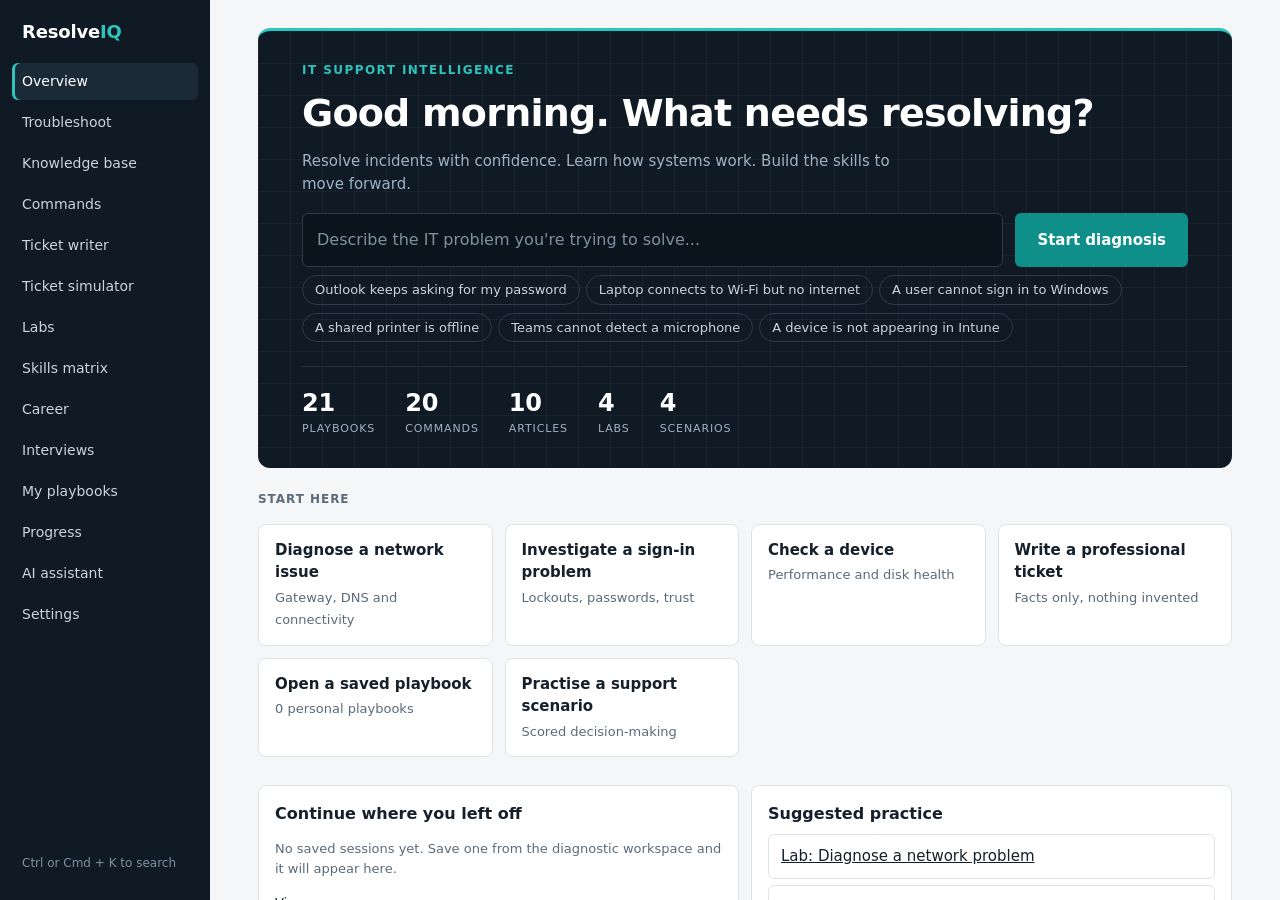
==== commit c3941737: "Update ResolveIQ" ====
--- a/ResolveIQ/index.html
+++ b/ResolveIQ/index.html
@@ -1,365 +1,27 @@
 <!DOCTYPE html>
-<html lang="en-GB"><head><meta charset="utf-8"><title>ResolveIQ</title>
-<meta name="viewport" content="width=device-width, initial-scale=1, viewport-fit=cover">
-<style>
-:root{--bg:#f4f6f8;--sf:#fff;--tx:#15202b;--mu:#5b6b7a;--bd:#dde3e9;--sh:#0f1a24;--shx:#c9d4de;--ac:#0e8f8a;--acx:#fff;--ok:#1a7f4b;--wn:#a15c00;--er:#b3261e;--fn:Inter,Geist,"Segoe UI",system-ui,sans-serif;--mo:ui-monospace,Consolas,monospace;box-sizing:border-box;padding-top:env(safe-area-inset-top,0px);padding-bottom:env(safe-area-inset-bottom,0px);color-scheme:light}
-@media(prefers-color-scheme:dark){:root:not([data-theme=light]){--bg:#0b1218;--sf:#131d26;--tx:#e6edf3;--mu:#92a3b3;--bd:#233140;--sh:#070c11;--ac:#2cc4bc;--acx:#04201f;--ok:#4ccb8a;--wn:#f0b45a;--er:#ff8b82;color-scheme:dark}}
-:root[data-theme=dark]{--bg:#0b1218;--sf:#131d26;--tx:#e6edf3;--mu:#92a3b3;--bd:#233140;--sh:#070c11;--ac:#2cc4bc;--acx:#04201f;--ok:#4ccb8a;--wn:#f0b45a;--er:#ff8b82;color-scheme:dark}
-*{box-sizing:border-box}html,body{height:100%;margin:0}html{scroll-padding-top:env(safe-area-inset-top,0px)}
-body{background:var(--bg);color:var(--tx);font:15px/1.5 var(--fn);display:flex}
-a{color:inherit}button,input,textarea,select{font:inherit;color:inherit}
-:focus-visible{outline:2px solid var(--ac);outline-offset:2px}
-aside{width:210px;background:var(--sh);color:var(--shx);padding:18px 12px;display:flex;flex-direction:column;gap:4px;flex:none}
-.logo{font-weight:700;font-size:18px;color:#fff;padding:0 10px 14px;letter-spacing:-.01em}.logo b{color:#2cc4bc}
-aside a{padding:8px 10px;border-radius:6px;text-decoration:none;font-size:14px}aside a:hover{background:#1b2a37}aside a.on{background:#1b2a37;color:#fff;box-shadow:inset 3px 0 #2cc4bc}
-aside small{margin-top:auto;padding:10px;color:#7d91a3;font-size:12px}
-main{flex:1;min-width:0;overflow:auto;padding:28px clamp(16px,4vw,48px)}
-h1{font-size:22px;margin:0 0 4px;letter-spacing:-.01em}h2{font-size:16px;margin:0 0 8px}.mu{color:var(--mu)}.sm{font-size:13px}
-.box{background:var(--sf);border:1px solid var(--bd);border-radius:8px;padding:16px;margin:12px 0}
-.row{display:flex;gap:12px;flex-wrap:wrap}.row>*{flex:1 1 280px;min-width:0}
-input,textarea,select{width:100%;background:var(--sf);border:1px solid var(--bd);border-radius:6px;padding:9px 11px}
-textarea{min-height:70px;resize:vertical}label{display:block;font-size:13px;color:var(--mu);margin:10px 0 3px}
-.btn{background:var(--ac);color:var(--acx);border:0;border-radius:6px;padding:8px 14px;font-weight:600;cursor:pointer}
-.btn.g{background:transparent;color:var(--tx);border:1px solid var(--bd)}.btn:hover{filter:brightness(1.08)}
-.opt{display:block;width:100%;text-align:left;background:var(--sf);border:1px solid var(--bd);border-radius:6px;padding:10px 12px;margin:6px 0;cursor:pointer}.opt:hover{border-color:var(--ac)}
-pre{background:var(--sh);color:#d5e3ee;border-radius:6px;padding:10px 12px;overflow-x:auto;font:13px var(--mo);margin:8px 0}
-.tag{display:inline-block;font-size:12px;border-radius:4px;padding:1px 7px;border:1px solid currentColor;font-weight:600}
-.r0{color:var(--ok)}.r1{color:var(--wn)}.r2{color:var(--er)}
-.bar{height:6px;background:var(--bd);border-radius:3px;overflow:hidden}.bar i{display:block;height:100%;background:var(--ac);transition:width .25s}
-.hl{display:grid;grid-template-columns:1fr 44px;gap:2px 10px;align-items:center;font-size:13px}
-.ev li{margin:3px 0}.ev button{border:0;background:none;color:var(--ac);cursor:pointer;padding:0;font-size:12px}
-.warn{border-left:4px solid var(--wn);background:color-mix(in srgb,var(--wn) 10%,var(--sf));padding:10px 12px;border-radius:6px;margin:10px 0}
-.toast{position:fixed;bottom:20px;right:20px;background:var(--sh);color:#fff;padding:9px 14px;border-radius:6px;font-size:13px}
-@media(max-width:800px){body{flex-direction:column}aside{width:100%;flex-direction:row;flex-wrap:wrap;padding:8px}.logo{padding:6px 10px}aside small{display:none}}
-@media(prefers-reduced-motion:reduce){*{transition:none!important}}
-</style></head><body>
-<aside id="nav"></aside><main id="app" tabindex="-1"></main>
-<script>
-const $=s=>document.querySelector(s);
-const esc=s=>String(s??"").replace(/[&<>"']/g,c=>({"&":"&amp;","<":"&lt;",">":"&gt;",'"':"&quot;","'":"&#39;"}[c]));
-let DB={theme:"auto",sessions:[],recent:[]};
-try{const x=JSON.parse(localStorage.getItem("riq")||"null");if(x&&Array.isArray(x.sessions))DB={...DB,...x}}catch(e){}
-const save=()=>{try{localStorage.setItem("riq",JSON.stringify(DB))}catch(e){}};
-const theme=()=>{if(DB.theme==="auto")document.documentElement.removeAttribute("data-theme");else document.documentElement.setAttribute("data-theme",DB.theme)};theme();
-const toast=m=>{const t=document.createElement("div");t.className="toast";t.textContent=m;document.body.append(t);setTimeout(()=>t.remove(),1800)};
-const copy=async t=>{try{await navigator.clipboard.writeText(t);toast("Copied")}catch(e){toast("Copy blocked by browser; select the text manually")}};
+<html lang="en-GB">
+<head>
+  <meta charset="utf-8">
+  <title>ResolveIQ</title>
+  <meta name="viewport" content="width=device-width, initial-scale=1, viewport-fit=cover">
+  <link rel="stylesheet" href="css/styles.css">
+</head>
+<body>
+  <aside id="nav"></aside>
+  <main id="app" tabindex="-1"></main>
 
-/* ---------- Playbooks: decision trees with hypothesis scoring ---------- */
-const PB={
-net:{t:"Connected but no internet",kw:"wifi wi-fi internet network browse browsing dns dhcp gateway offline ethernet website websites",
- h:{adp:["Adapter or Wi-Fi association fault",1],dhcp:["DHCP failure",1],lan:["Gateway, switch port or VLAN fault",1],wan:["Upstream or ISP outage",1],dns:["DNS resolution failure",1],prx:["Proxy or browser-level fault",1]},
- n:{
- a:{q:"Does the device have a valid IP configuration?",why:"Everything else depends on a usable address, mask and gateway. An address starting 169.254 means the device gave up waiting for DHCP.",cmd:"ipconfig /all",risk:0,perm:"Standard user",
-  o:[{l:"Valid address (for example 192.168.x.x or 10.x.x.x) and a gateway",n:"b",e:"Valid IPv4 address and gateway present",d:{dhcp:-1,adp:-1}},{l:"169.254.x.x (APIPA) address",n:"dh",e:"APIPA address 169.254.x.x",d:{dhcp:5,adp:1}},{l:"No adapter, or media disconnected",n:"ad",e:"Adapter missing or media disconnected",d:{adp:5}}]},
- b:{q:"Can the device reach its default gateway?",why:"A reply proves the local link, switch port and VLAN work. A failure narrows the fault to the local segment.",cmd:"ping <default-gateway-from-ipconfig>",risk:0,perm:"Standard user",
-  o:[{l:"Replies received",n:"c",e:"Gateway ping succeeded",d:{lan:-2,adp:-2}},{l:"Request timed out or unreachable",n:"gw",e:"Gateway ping failed",d:{lan:4,wan:-1,dns:-1,prx:-1}},{l:"Inconclusive (ICMP may be blocked)",n:"c",e:"Gateway ping inconclusive",d:{}}]},
- c:{q:"Can the device reach a public IP address directly?",why:"Pinging an IP bypasses DNS. Success means routing to the internet works, so suspect name resolution or the browser.",cmd:"ping 1.1.1.1",risk:0,perm:"Standard user",
-  o:[{l:"Replies received",n:"d",e:"Ping to 1.1.1.1 succeeded",d:{wan:-3,lan:-2}},{l:"Timed out",n:"wn",e:"Ping to 1.1.1.1 failed with gateway reachable",d:{wan:5}},{l:"Not tested or blocked by policy",n:"d",e:"Ping to 1.1.1.1 not possible",d:{}}]},
- d:{q:"Does a DNS lookup succeed?",why:"This separates name resolution from connectivity. IP works but names fail is the classic DNS signature.",cmd:"nslookup microsoft.com\nResolve-DnsName microsoft.com",risk:0,perm:"Standard user",
-  o:[{l:"Returns an IP address",n:"px",e:"DNS lookup succeeded",d:{dns:-3,prx:2}},{l:"Timed out or server failed",n:"dn",e:"DNS lookup failed while IP connectivity works",d:{dns:6}}]},
- dh:{res:"Likely cause: DHCP did not assign an address.",conf:"Likely, not confirmed",steps:["Check the Wi-Fi or cable first; try another port or SSID to see if the fault follows the device.","Ask whether other devices on the same switch or SSID are affected. If so, escalate to networking: DHCP scope exhaustion or relay fault.","If only this device: ipconfig /release then /renew is state-changing for this adapter only. Warn the user they will briefly lose connectivity."],esc:"Several devices affected, or scope exhaustion suspected."},
- ad:{res:"Likely cause: the adapter is disabled, unplugged or missing its driver.",conf:"Likely, not confirmed",steps:["Check physical link, Wi-Fi switch and airplane mode.","Open Device Manager and look for a warning icon on the network adapter.","Check Get-NetAdapter output for Status Disconnected or Disabled.","Enabling an adapter changes state; confirm it is permitted by policy."],esc:"Adapter absent from Device Manager after reboot (possible hardware fault)."},
- gw:{res:"The local link works or does not: gateway is unreachable from this device.",conf:"Supported by one test",steps:["Re-seat cable or reconnect Wi-Fi, then repeat the ping.","Check whether neighbouring devices can reach the gateway. If yes, suspect the port, VLAN or Wi-Fi association for this device.","Compare the device subnet mask and gateway with a working neighbour. A wrong mask or static address gives this pattern."],esc:"Multiple devices affected, or a switch port or VLAN change is suspected."},
- wn:{res:"Gateway reachable but nothing beyond it. Suspect the router, firewall or internet provider.",conf:"Likely; verify scope",steps:["Check whether other users and sites are also offline. Many affected means a possible site outage: follow your major incident process.","Check the service status page of the provider if you have access.","Do not change firewall or router settings at 1st line."],esc:"Site-wide impact: escalate immediately with the evidence below."},
- dn:{res:"IP connectivity works but name resolution fails. DNS is the supported hypothesis.",conf:"Supported by evidence",steps:["Check which DNS servers ipconfig /all lists. Are they your internal servers, a stale static value or a public resolver blocked by policy?","Query a known good resolver explicitly: nslookup microsoft.com <internal-dns-ip>. If that works, the client setting is wrong.","ipconfig /flushdns only clears the local cache. It is low risk but will not fix a bad server setting.","If the internal DNS server does not respond for several devices, escalate."],esc:"Internal DNS server not responding for multiple devices."},
- px:{res:"Name resolution and routing work. Look at the browser, proxy or security filtering.",conf:"Possible; not confirmed",steps:["Try a different browser and a private window to rule out extensions.","Check proxy settings (Settings, Network, Proxy) and any PAC file. A stale proxy after VPN use is common.","Check the error: certificate errors suggest TLS inspection or wrong system time; a block page indicates web filtering.","Do not disable security software as a shortcut. Escalate if filtering is suspected."],esc:"Block page or certificate warnings across many sites."}}},
-out:{t:"Outlook keeps asking for a password",kw:"outlook password credentials prompt mfa sign in login email mailbox keeps asking authentication",
- h:{cred:["Stale cached credentials",1],id:["Account or password state (expired, locked, MFA)",1],ca:["Conditional Access or token issue",1],prof:["Outlook profile fault",1],svc:["Service-side Exchange Online issue",1]},
- n:{
- a:{q:"How many users are affected?",why:"Scope separates a single-client fault from a service or tenant problem and decides whether this is a possible major incident.",cmd:"Check the Microsoft 365 admin centre service health (needs admin) or ask colleagues",risk:0,perm:"Service health needs an admin role",
-  o:[{l:"Only this user",n:"b",e:"Single user affected",d:{svc:-2,prof:1,cred:1}},{l:"Several users",n:"mu",e:"Multiple users affected",d:{svc:5,ca:2,cred:-2}},{l:"Unknown",n:"b",e:"Scope not established",d:{}}]},
- b:{q:"Can the user sign in at outlook.office.com in a browser?",why:"A working browser sign-in proves the account, password and MFA are good, which points the fault at the Outlook client.",cmd:"Use a private browser window",risk:0,perm:"Standard user",
-  o:[{l:"Browser sign-in works",n:"c",e:"Outlook on the web works",d:{id:-3,svc:-3,cred:3,prof:2}},{l:"Browser sign-in fails",n:"id",e:"Browser sign-in also fails",d:{id:5,ca:2,cred:-2,prof:-2}}]},
- c:{q:"Are old entries present in Credential Manager?",why:"Cached Office or MicrosoftOffice16 tokens can persist after a password change and cause repeated prompts.",cmd:"control /name Microsoft.CredentialManager",risk:1,perm:"Standard user; removing entries signs the user out of those apps",
-  o:[{l:"Stale Office or Outlook entries found",n:"cr",e:"Stale credentials found in Credential Manager",d:{cred:5}},{l:"Nothing relevant",n:"pf",e:"No stale credentials",d:{cred:-3,prof:3}}]},
- mu:{res:"Multiple users affected: treat as a possible service or tenant issue.",conf:"Possible",steps:["Check Microsoft 365 service health and known incidents.","Look for a recent change: Conditional Access, MFA registration or a password policy update.","Do not reset individual credentials.","Raise or link a major incident per your process."],esc:"Escalate now with the affected-user list and first-report time."},
- id:{res:"The account cannot authenticate even in a browser. Investigate account state.",conf:"Supported by evidence",steps:["Check for lockout, expired password, disabled account or changed MFA method (needs the right permissions).","If you have access, read the Entra sign-in log failure code and Conditional Access result; do not guess from the user report.","Reset passwords only after verifying identity per policy."],esc:"Failure involves Conditional Access, risky sign-in or suspected compromise: follow security incident procedure."},
- cr:{res:"Stale cached credentials are the supported cause.",conf:"Supported; verify after fix",steps:["Close Outlook. Remove the stale Microsoft Office and Outlook entries, noting this signs the user out of them.","Restart Outlook and sign in again. Expect an MFA prompt.","Verify: send and receive a test message and confirm no further prompts after a restart."],esc:"Prompts return after clearing credentials: check sign-in logs."},
- pf:{res:"Account and credentials look fine. Suspect the Outlook profile.",conf:"Possible",steps:["Create a new profile through Control Panel, Mail, Show Profiles. This does not delete the old one.","Test the new profile. If it works, the old profile is corrupt; move the user across and explain the OST resync time.","Escalate if a new profile also prompts."],esc:"New profile also fails."}}},
-win:{t:"User cannot sign in to Windows",kw:"windows sign in login logon locked lockout password domain profile trust relationship cannot log",
- h:{lock:["Account locked out",1],pw:["Wrong or expired password",1],net:["No route to a domain controller",1],trust:["Broken machine trust",1],prof:["Profile fault",1]},
- n:{
- a:{q:"What exact message does the sign-in screen show?",why:"The message is the strongest early evidence. Do not infer it from the user description.",cmd:"Ask for a photo of the screen",risk:0,perm:"None",
-  o:[{l:"Account locked out",n:"lk",e:"Message: account locked out",d:{lock:8}},{l:"Password incorrect or must be changed",n:"pw",e:"Message: password incorrect or expired",d:{pw:6}},{l:"Domain not available or trust relationship failed",n:"b",e:"Message: domain unavailable or trust relationship failed",d:{net:3,trust:3}},{l:"User profile service failed or temporary profile",n:"pf",e:"Profile error shown",d:{prof:8}}]},
- b:{q:"Can the device reach the network or VPN?",why:"Without a route to a domain controller, new sign-ins cannot validate. A trust error with a healthy network suggests a broken machine account.",cmd:"ping <domain-controller-or-domain-name>\nTest-NetConnection <dc> -Port 389",risk:0,perm:"Standard user",
-  o:[{l:"Reachable",n:"tr",e:"Domain controller reachable",d:{net:-3,trust:4}},{l:"Not reachable",n:"nt",e:"Domain controller unreachable",d:{net:5}}]},
- lk:{res:"Account lockout confirmed by the message.",conf:"Confirmed",steps:["Verify the user identity per policy before any unlock.","Request an unlock from the team with permission; do not unlock automatically.","Ask where the old password might be saved: phones, mapped drives, VPN, scheduled tasks. These are the usual lockout sources.","If lockouts repeat within minutes, treat as possible attack and escalate to security."],esc:"Repeated lockouts or lockout source unknown."},
- pw:{res:"Password problem: wrong, expired or changed.",conf:"Likely",steps:["Check caps lock and keyboard layout.","Verify identity, then use the approved self-service reset or a reset by authorised staff.","Warn the user that other devices and Outlook may need the new password."],esc:"Reset fails or account shows unexpected activity."},
- tr:{res:"Network is fine but trust fails: the machine account may be broken.",conf:"Possible",steps:["Check the device clock and last sign-in date.","Repair needs local admin and domain permissions; this is a 2nd-line action.","Capture the exact error and device name."],esc:"Escalate to 2nd line for machine-account repair."},
- nt:{res:"No route to a domain controller.",conf:"Likely",steps:["If the user is remote, connect to VPN first or use cached credentials if previously signed in.","Switch to the no-internet playbook for connectivity checks."],esc:"Multiple devices on site cannot reach the domain."},
- pf:{res:"Profile fault. Do not delete the profile as a first step.",conf:"Possible",steps:["Sign in with another account to confirm the device is otherwise healthy.","Check Event Viewer for User Profile Service events and disk space.","Back up user data before any profile rebuild; this is destructive."],esc:"Data at risk or disk errors suspected."}}},
-prn:{t:`Printer offline or not printing`,kw:`printer print offline queue stuck spooler driver paper job`,
- h:{que:[`Stuck print queue`,1],net:[`Printer unreachable on the network`,1],drv:[`Driver or port fault`,1],dev:[`Printer hardware or offline state`,1]},
- n:{
- a:{q:`Is the problem affecting one user or everyone who uses this printer?`,why:`Scope separates a local client fault from a printer or network fault.`,cmd:`Ask two other users to print a test page`,risk:0,perm:`None`,o:[{l:`Only this user`,n:`b`,e:`Single user affected`,d:{que:2,drv:2,net:-1,dev:-2}},{l:`Everyone`,n:`c`,e:`All users of this printer affected`,d:{net:3,dev:3,que:-1,drv:-2}}]},
- b:{q:`Does the local print queue show stuck or errored jobs?`,why:`One failed job at the head of the queue blocks everything behind it.`,cmd:`Get-PrintJob -PrinterName <name>\nSettings, Printers and scanners, Open print queue`,risk:0,perm:`Standard user`,o:[{l:`Stuck or errored job at the head`,n:`qr`,e:`Stuck job in queue`,d:{que:6}},{l:`Queue empty, or status shows Offline`,n:`c`,e:`Queue empty or printer shows Offline`,d:{que:-2,net:2}}]},
- c:{q:`Does the printer reply to ping at its IP address?`,why:`A reply proves power, network link and IP are working, moving suspicion to drivers or ports.`,cmd:`ping <printer-ip>`,risk:0,perm:`Standard user`,o:[{l:`Replies`,n:`dr`,e:`Printer reachable by ping`,d:{net:-3,drv:3}},{l:`No reply`,n:`pn`,e:`Printer not reachable by ping`,d:{net:4,dev:3}}]},
- qr:{res:`A stuck job in the local queue is the likely cause.`,conf:`Supported by evidence`,steps:[`Cancel the stuck job from the print queue and retry.`,`If it will not cancel, restarting the Print Spooler (Restart-Service Spooler, admin) is state-changing. On a shared print server it interrupts every user, so get approval first.`,`Verify with a test page and ask the user to confirm.`],esc:`Jobs keep sticking: suspect a faulty driver or a corrupt document; escalate.`},
- dr:{res:`Printer is reachable but not printing for this user: suspect the driver or port.`,conf:`Possible`,steps:[`Check the printer port IP matches the printer current address (DHCP changes are common).`,`Compare the driver with a working colleague's setup.`,`Reinstalling a driver changes the system; confirm it is permitted and note the old version.`],esc:`Driver deployment is managed centrally.`},
- pn:{res:`Printer is not reachable: power, network link or IP change.`,conf:`Likely`,steps:[`Check power, the printer display and the network cable or Wi-Fi status.`,`Print the printer's configuration page to see its current IP.`,`If a whole department is affected, treat as a site incident and escalate.`],esc:`Printer reachable from no device, or switch port suspected.`}}},
-slow:{t:`Slow Windows computer`,kw:`slow computer laptop performance freezing lag cpu memory ram disk startup sluggish`,
- h:{cpu:[`CPU-bound process`,1],ram:[`Memory pressure`,1],dsk:[`Disk saturation or failing disk`,1],st:[`Startup load or pending updates`,1]},
- n:{
- a:{q:`In Task Manager, Performance tab, which resource is sustained near 100 per cent?`,why:`The saturated resource decides where to look. Watch for a minute; brief spikes are normal.`,cmd:`Ctrl+Shift+Esc, Performance tab\nGet-Process | Sort CPU -Desc | Select -First 5`,risk:0,perm:`Standard user`,o:[{l:`CPU`,n:`cp`,e:`CPU sustained near 100 percent`,d:{cpu:6}},{l:`Memory`,n:`rm`,e:`Memory sustained near 100 percent`,d:{ram:6}},{l:`Disk`,n:`dk`,e:`Disk sustained near 100 percent`,d:{dsk:6}},{l:`None: only slow shortly after sign-in`,n:`su`,e:`No sustained saturation; slow after sign-in`,d:{st:6}}]},
- dk:{q:`Are there disk errors in the System log or a SMART warning?`,why:`Disk saturation from a failing drive needs a different response from heavy software activity.`,cmd:`Get-WinEvent -FilterHashtable @{LogName='System';Id=7,11,51,153} -MaxEvents 10`,risk:0,perm:`Standard user (some systems need admin)`,o:[{l:`Errors or warnings present`,n:`df`,e:`Disk errors or SMART warning present`,d:{dsk:4}},{l:`None found`,n:`dh`,e:`No disk errors found`,d:{dsk:-1,st:2}}]},
- cp:{res:`A process is consuming CPU. Identify it before acting.`,conf:`Supported by evidence`,steps:[`Sort Task Manager by CPU and note the process name. Is it expected (update, antivirus scan) or unknown?`,`Terminating processes is disruptive and loses unsaved data. Prefer waiting for scans to finish.`,`Unknown process using high CPU may be a security issue: escalate rather than deleting it.`],esc:`Unknown process, or high CPU persists after reboot.`},
- rm:{res:`Memory is exhausted, so Windows is paging to disk.`,conf:`Supported by evidence`,steps:[`Identify the largest consumers (browser tabs, Teams, Office).`,`Ask the user to close unneeded apps and restart if uptime is long.`,`If installed memory is consistently too low for the user's work, raise a hardware request.`],esc:`Memory climbs steadily with nothing running (possible leak).`},
- df:{res:`Disk errors point to a possibly failing drive.`,conf:`Possible; confirm`,steps:[`Advise the user to back up important data now.`,`Do not run repair tools that write to a failing disk before data is safe.`,`Raise a hardware replacement request with the event IDs and times as evidence.`],esc:`Escalate to 2nd line or hardware support promptly.`},
- dh:{res:`Disk is busy without errors. Likely software activity such as updates, search indexing or antivirus.`,conf:`Likely`,steps:[`Check Windows Update and antivirus scan status.`,`Check free space; under 10 percent can cause slowdowns.`,`Re-test after the activity completes.`],esc:`Persists for days with no explainable process.`},
- su:{res:`Slowness after sign-in suggests startup load or pending updates.`,conf:`Possible`,steps:[`Open Task Manager, Startup apps, and review high-impact entries.`,`Check for pending updates and restarts.`,`Disable only non-essential items and tell the user what changed.`],esc:`Managed startup items are set by policy.`}}}
-};
-/* ---------- Command reference ---------- */
-const CMD=[
-["ipconfig /all","Show full IP configuration for every adapter.",0,"Standard","Look at IPv4 address, mask, gateway, DHCP server and DNS servers. 169.254.x.x means DHCP failed.","ping, nslookup, Get-NetIPConfiguration"],
-["ping <host>","Test basic reachability and latency with ICMP.",0,"Standard","Replies prove the path works. Timeouts may also mean ICMP is blocked, so they are not proof of failure.","tracert, Test-NetConnection"],
-["tracert <host>","Show each routing hop to a destination.",0,"Standard","The last responding hop before timeouts marks where to look. Some routers hide hops.","pathping, ping"],
-["nslookup <name> [server]","Query DNS, optionally against a chosen server.",0,"Standard","Comparing answers from two servers shows whether the client setting or the server is wrong.","Resolve-DnsName, ipconfig /flushdns"],
-["Resolve-DnsName <name>","PowerShell DNS query returning structured records.",0,"Standard","Check Type, TTL and IPAddress. Add -Server to test a specific resolver.","nslookup"],
-["Test-NetConnection <host> -Port 443","Test a TCP port on a remote host.",0,"Standard","TcpTestSucceeded True means the port is reachable. False means blocked, closed or host down.","ping, netstat"],
-["netstat -ano","List connections and listening ports with process IDs.",0,"Standard","Match PID to tasklist to find which process owns a connection.","tasklist, Get-Process"],
-["Get-NetAdapter","List network adapters and link status.",0,"Standard","Status Up or Disconnected and LinkSpeed help separate hardware from configuration faults.","ipconfig /all"],
-["whoami /groups","Show the current user, groups and privilege level.",0,"Standard","Useful for access-denied cases: confirm the expected group appears. Group changes need a new sign-in.","gpresult /r"],
-["gpresult /r","Summarise Group Policy applied to user and computer.",0,"Standard (/scope computer needs admin)","Check which GPOs applied or were filtered, and the last applied time.","gpupdate /force"],
-["Get-Service <name>","Check whether a Windows service is running.",0,"Standard","Status Stopped on a required service explains many app faults.","Restart-Service"],
-["Get-WinEvent -LogName System -MaxEvents 20","Read recent System event log entries.",0,"Standard (Security log needs admin)","Look for Error or Critical entries near the incident time; record the Event ID.","Event Viewer, Reliability Monitor"],
-["systeminfo","Summarise OS, uptime, hotfixes and hardware.",0,"Standard","Check OS build, boot time and installed updates.","Get-ComputerInfo"],
-["ipconfig /flushdns","Clear the local DNS resolver cache.",1,"Standard","Low risk and only affects this device's cache. Does not fix a wrong DNS server setting.","nslookup"],
-["gpupdate /force","Reapply Group Policy now.",1,"Standard; may prompt for sign-out or restart","May log the user off. Warn first and save work.","gpresult /r"],
-["ipconfig /release then /renew","Drop and request a new DHCP lease.",1,"Admin","Briefly interrupts connectivity. Do not run over a remote session on that adapter.","ipconfig /all"],
-["sfc /scannow","Scan and repair protected system files.",1,"Admin","Can take a long time and needs a healthy component store. Read CBS.log if repairs fail.","DISM /Online /Cleanup-Image /ScanHealth"],
-["DISM /Online /Cleanup-Image /ScanHealth","Check the Windows component store for corruption.",0,"Admin","Read-only scan. /RestoreHealth changes state and needs Windows Update or source access.","sfc /scannow"],
-["taskkill /PID <id>","Terminate a process.",2,"Standard for own processes; admin otherwise","Unsaved data is lost. Never kill security or system processes. Prefer closing normally first.","tasklist, Get-Process"],
-["Restart-Service <name>","Restart a Windows service.",2,"Admin","Interrupts anything using the service. Check dependents and get approval on shared servers.","Get-Service"]];
-const RK=["Read-only","Changes state","Disruptive"];
-DB.skills=DB.skills||{};DB.lab=DB.lab||{};DB.tk=DB.tk||{};DB.iv=DB.iv||{};
-const KB=[
-["Reading ipconfig /all","Networking","Overview: ipconfig /all lists address, mask, gateway, DHCP and DNS servers for each adapter.\nSteps: find the active adapter; check the address is in the expected range (169.254.x.x means DHCP failed); confirm the gateway is in the same subnet as the address; note the DNS servers.\nEscalate when several devices show self-assigned addresses."],
-["DNS failure versus no connectivity","Networking","Overview: if ping to an IP works but names fail, the fault is name resolution, not routing.\nSteps: ping 1.1.1.1; run nslookup against the configured server; repeat against a known public resolver. If only the configured server fails, the client DNS setting or server is at fault.\nCommon mistake: flushing the cache when the server setting is wrong."],
-["Why accounts lock out","Identity and access","Overview: lockouts follow repeated bad passwords, usually from a stale saved credential rather than the user typing.\nSteps: verify identity; unlock only through the permitted route; ask about phones, mapped drives, VPN and scheduled tasks using the old password.\nSecurity: repeated rapid lockouts can indicate password spraying. Escalate to security."],
-["Priority is impact and urgency","ITIL and ITSM","Overview: priority is derived from impact (how many or how important) and urgency (how soon it must be fixed). Severity is a different measure used by some teams.\nExample: one user locked out an hour before a board meeting may be high urgency, low impact. A department printer outage may be the opposite.\nOrganisations define their own matrices; learn yours."],
-["Writing a ticket someone can act on","Service desk communication","Overview: record symptom, scope, what you checked, what you observed and the next action.\nSteps: separate facts from assumptions; include exact error text and times; never invent steps or results; leave a placeholder when unknown.\nExample: replace 'Outlook broken, fixed' with the symptom, the test, the result and the change."],
-["Outlook: client, account or service?","Microsoft 365","Overview: test Outlook on the web first. If it works, the account is healthy and the client or profile is suspect. If it fails, look at account state and sign-in logs.\nSteps: check scope; test browser; check stored credentials; try a new profile.\nEscalate when many users are affected or Conditional Access is involved. Confirm specifics in Microsoft Learn."],
-["Safe use of state-changing commands","Troubleshooting methodology","Overview: diagnostics should be read-only first. Commands that restart services, kill processes, change DNS or reset networking can interrupt the user or others.\nSteps: state the risk; check permissions; warn the user; record the previous state so you can roll back; note it in the ticket.\nEscalate when the action affects shared servers or you lack explicit authority."],
-["Event Viewer basics","Windows","Overview: Event Viewer records system, application and security events. Use it to find what happened near the time of the fault.\nSteps: open Windows Logs, System or Application; filter by Error and Critical around the incident time; record the source and Event ID; search the exact ID rather than guessing.\nSecurity: the Security log usually needs admin rights."],
-["Access denied: groups and permissions","Identity and access","Overview: access depends on group membership and permissions on the resource. New group membership applies only after a fresh sign-in.\nSteps: confirm the exact resource and error; check the user's groups (whoami /groups); compare with a user who has access; ask the resource owner to approve access.\nSecurity: apply least privilege; never grant access without owner approval."],
-["Recognising a possible major incident","ITIL and ITSM","Overview: many users affected, a core service down or a security risk may need the major incident process.\nSteps: count reports and affected sites; check service health; link tickets to one parent; alert the duty manager; keep the user updates factual.\nSecurity: suspected ransomware or data exfiltration means follow incident response, preserve evidence and do not attempt repairs."]];
-const LB=[
-{t:"Diagnose a network problem",g:"A PC cannot reach the internet. Use the supported commands, then name the root cause.",c:{"ipconfig /all":"IPv4 Address . . . : 192.168.1.50\nSubnet Mask . . . : 255.255.255.0\nDefault Gateway . : 192.168.2.1\nDNS Servers . . . : 192.168.1.10","ping 192.168.2.1":"Request timed out.","ping 192.168.1.1":"Reply from 192.168.1.1: bytes=32 time=1ms","ping 192.168.1.10":"Reply from 192.168.1.10: bytes=32 time=1ms","ping 1.1.1.1":"Request timed out."},q:"Root cause?",o:["DNS server is down","Default gateway is outside the device subnet","Adapter is disabled","DHCP lease expired"],a:1,x:"192.168.2.1 is not inside 192.168.1.0/24, so traffic cannot leave the subnet. The neighbour at 192.168.1.1 replies and is the likely correct gateway. Next lab: DNS."},
-{t:"Troubleshoot DNS",g:"Websites fail to load. Separate connectivity from name resolution.",c:{"ipconfig /all":"IPv4 Address . . . : 10.0.0.25\nDefault Gateway . : 10.0.0.1\nDNS Servers . . . : 10.0.0.99","ping 10.0.0.1":"Reply from 10.0.0.1: time=1ms","ping 1.1.1.1":"Reply from 1.1.1.1: time=12ms","nslookup microsoft.com":"DNS request timed out.\nServer: 10.0.0.99","nslookup microsoft.com 1.1.1.1":"Name: microsoft.com\nAddress: (valid address returned)"},q:"Root cause?",o:["The DNS server 10.0.0.99 is not responding","The default gateway is wrong","The PC has no IP address","The internet is down"],a:0,x:"IP connectivity works and a public resolver answers, so only the configured server fails. Check why the client uses 10.0.0.99, and escalate if it serves other devices."},
-{t:"Resolve an account access issue",g:"User jsmith cannot open the Finance share. Check the account, groups and share permissions, then name the cause.",c:{"whoami /groups":"Domain Users\nStaff-All","get-aduser jsmith":"Enabled: True\nLockedOut: False\nPasswordExpired: False","get-adprincipalgroupmembership jsmith":"Domain Users\nStaff-All","get-smbshareaccess -name finance":"Finance-Team   Allow   Change\nDomain Admins  Allow   Full"},q:"Root cause?",o:["Account is locked out","The user is not in the Finance-Team group","The share is offline","Password expired"],a:1,x:"The account is healthy, but the share only grants Finance-Team and jsmith is not a member. Get approval from the data owner, then an administrator adds the group. Never grant access without approval."},
-{t:"Troubleshoot a printer",g:"Floor 2 printer shows Offline. Find the cause using the queue, network and service state.",c:{"get-printer -name floor2":"Name: Floor2\nPrinterStatus: Offline","get-printjob -printername floor2":"Id 4  JobStatus: Error  Document: report.pdf\nId 5  JobStatus: Queued","ping 10.0.5.20":"Reply from 10.0.5.20: bytes=32 time=2ms","get-service spooler":"Status: Running"},q:"Root cause?",o:["A stuck job at the head of the queue","The printer is powered off","The spooler service is stopped","The wrong driver is installed"],a:0,x:"The printer answers ping and the spooler runs, so the problem is local. Job 4 has errored and blocks the queue behind it. Cancel it first; restarting the Spooler is state-changing and should be approved on shared servers."}];
-const SC=[
-{t:"VIP cannot open email",d:"A director reports Outlook is stuck before a 10:00 meeting. Others in the team are fine.",qs:[["First action?",[["Reset her password immediately",0,"Premature and disruptive; nothing shows a password fault."],["Confirm exact symptom and test Outlook on the web",2,"Good: gathers evidence and splits client from account."],["Reinstall Office",0,"Heavy action with no evidence."]]],["Priority?",[["Low: only one user",0,"Ignores urgency and the person involved."],["High urgency, lower impact: act now, state your reasoning",2,"Correct: impact and urgency are separate."],["Critical major incident",0,"Overstated for one user."]]],["Browser works, Outlook does not. Update to the user?",[["Tell her she can use the web version now while you fix the client, with a time for the next update",2,"Clear workaround and expectation."],["No update until fixed",0,"Leaves the user guessing."]]]]},
-{t:"Suspected phishing click",d:"A user clicked a link in an email then entered her password on a page that looked like Microsoft sign-in.",qs:[["First action?",[["Treat as a possible compromise and follow the security incident process",2,"Correct: credentials may be exposed."],["Tell her to ignore it",0,"Unsafe."],["Delete the email and close the ticket",0,"Destroys evidence and misses the risk."]]],["What should you capture?",[["Sender, subject, time of click, URL if known; do not forward widely",2,"Preserves evidence for security."],["Nothing, security will ask later",0,"Loses time-critical detail."]]]]},
-{t:"Department printer outage",d:"Twelve people on one floor cannot print and a team has a deadline in two hours.",qs:[["First action?",[["Check whether it is the printer, the print server or the network, and record the scope",2,"Good: scope and layer come first."],["Reinstall drivers on all twelve PCs",0,"Heavy, risky and unsupported by evidence."]]],["Update to the team?",[["Give the workaround (nearest printer), what you are checking and a time for the next update",2,"Clear and honest."],["Say it will be fixed soon",0,"Vague and unhelpful."]]]]},
-{t:"SLA about to breach",d:"A P2 ticket has 20 minutes left on its resolution target. You are waiting on a vendor.",qs:[["What do you do?",[["Update the ticket, warn the owner or team lead and request escalation with the evidence",2,"Right: transparency early."],["Wait and hope",0,"Hides the risk."],["Close the ticket to stop the clock",0,"Misleading and unprofessional."]]]]}];
-const SKG={"Core support":["Structured troubleshooting","Ticket documentation","Prioritisation","Escalation"],"Windows":["Event Viewer","Services and processes","PowerShell","Profiles and updates"],"Microsoft ecosystem":["Microsoft 365","Active Directory","Entra ID","Intune","Group Policy"],"Networking":["TCP/IP and subnetting","DNS and DHCP","VPN and firewalls"],"Security":["MFA and least privilege","Phishing response","Log analysis"]};
-const CR=[["1st to 2nd line","Deeper Windows, AD, networking, incident ownership","Optional: CompTIA A+ or Network+","Document five incidents you owned end to end"],["Systems Administrator","Windows Server, GPO, PowerShell, DNS, DHCP, backup","Optional: Microsoft role-based exams","Build a home lab domain"],["Microsoft Cloud Engineer","Entra ID, M365, Azure basics, automation","Optional: Microsoft fundamentals and Azure exams","Script a user onboarding in Graph PowerShell"],["Cybersecurity Analyst","Logs, SIEM basics, Defender, incident response","Optional: Security+","Write up a simulated phishing investigation"],["Network Engineer","Subnetting, VLANs, routing, packet analysis","Optional: Cisco CCNA, Network+","Capture and explain a DNS exchange in Wireshark"],["Endpoint and Modern Workplace","Intune, Autopilot, compliance, app deployment","Optional: Microsoft endpoint exams","Enrol a test device and document policies"],["IT Service Management","Incident, problem, change, SLAs, reporting","Optional: ITIL 4 Foundation","Propose one problem record from recurring tickets"]];
-const IV=[["A user connects to Wi-Fi but cannot browse. Talk me through it.","Clarify scope and impact; check ipconfig for a valid address and gateway; ping the gateway, then a public IP, then test DNS. Interpret each result before the next step, avoid state-changing commands until justified, record evidence and escalate if several users are affected."],["A user is locked out before an important meeting.","Verify identity, unlock via the permitted route, identify the lockout source (saved credentials, phone, mapped drives), explain the cause to the user and escalate repeated lockouts as a possible attack."],["Explain impact versus urgency.","Impact measures how many people or how much business value is affected. Urgency measures how quickly it must be resolved. Priority is derived from both using the organisation matrix."],["Outlook keeps asking for a password. What do you check?","Scope first; test Outlook on the web; if it works, check stored credentials then try a new profile; if not, check account state and sign-in logs; escalate Conditional Access or multi-user cases."],["What is DNS and how do you test it?","DNS translates names to IP addresses. Test with nslookup or Resolve-DnsName against the configured server and a known public resolver; compare results to find whether the client setting or server is at fault."],["Describe a time you handled a difficult user (STAR).","Use your own real example: Situation, Task, Action, Result. Do not invent experience. Show empathy, clear communication and a measurable, honest result."],["A colleague reports a possible compromised account.","Do not attempt repair. Follow the security incident process, preserve evidence, avoid tipping off, escalate immediately with times and details."],["When do you escalate?","When you lack permission, the risk is high, many users are affected, security is involved, or SLA time is at risk. Hand over evidence, steps taken and the next suggested action."]];
-const Q=(q,why,cmd,risk,perm,o)=>({q,why,cmd,risk,perm,o}),O=(l,n,e,d={})=>({l,n,e,d}),R=(res,conf,steps,esc)=>({res,conf,steps,esc});
-Object.assign(PB,{
-mfa:{t:`MFA prompt not arriving or failing`,kw:`mfa authenticator two factor code prompt verification sign token`,h:{app:[`Phone or authenticator app fault`,1],reg:[`Method lost or changed`,1],atk:[`Possible compromise`,1]},n:{
-a:Q(`Is the user receiving approval prompts they did not trigger?`,`Unrequested prompts may mean someone else has the password. This is a security question before a support one.`,`Ask the user directly`,0,`None`,[O(`Yes, unexpected prompts`,`sec`,`Unrequested MFA prompts reported`,{atk:9}),O(`No, user is signing in normally`,`b`,`No unexpected prompts`,{atk:-2})]),
-b:Q(`Does the phone have data, automatic time and notifications allowed for the authenticator?`,`Push approval needs connectivity and notifications. Clock drift breaks code-based methods.`,`Check phone data, time settings and app notifications`,0,`None`,[O(`Found and fixed a phone problem`,`ph`,`Phone connectivity, time or notification fault found`,{app:6}),O(`Phone is fine`,`rg`,`Phone connectivity, time and notifications fine`,{app:-3,reg:3})]),
-sec:R(`Possible account compromise. Stop troubleshooting.`,`Escalate`,[`Tell the user to deny every prompt and not approve any.`,`Raise a security incident per your process; keep times and details.`,`Password reset and session revocation are for authorised staff.`],`Immediately.`),
-ph:R(`A phone-side fault is the likely cause.`,`Likely`,[`Retry sign-in and confirm the prompt arrives.`,`If a code method fails, set the phone clock to automatic.`],`Prompts still fail after the phone is fixed.`),
-rg:R(`The registered method may be lost, changed or replaced (new phone).`,`Possible`,[`Verify identity per policy.`,`Resetting MFA methods needs an authorised administrator.`,`If you have access, read the sign-in log MFA failure detail.`],`Escalate to the identity team for a method reset.`)}},
-teams:{t:`Teams microphone or camera not working`,kw:`teams microphone mic camera webcam audio sound meeting headset speaker`,h:{perm:[`Permissions or privacy settings`,1],sel:[`Wrong device selected`,1],drv:[`Driver or hardware fault`,1],app:[`Teams client issue`,1]},n:{
-a:Q(`Does the device work in another app, such as Windows Voice Recorder or Camera?`,`This separates a device or Windows fault from a Teams fault.`,`Open the Camera app or Sound settings input meter`,0,`Standard user`,[O(`Works elsewhere`,`b`,`Device works outside Teams`,{app:3,sel:3,drv:-3}),O(`Fails everywhere`,`c`,`Device fails in every app`,{drv:4,perm:3,app:-3})]),
-b:Q(`In Teams, Settings, Devices: is the correct device selected, and does the test show input?`,`Teams may default to another microphone, such as a monitor or dock.`,`Teams, Settings, Devices`,0,`Standard user`,[O(`Wrong device; correcting it fixes it`,`sf`,`Wrong device selected in Teams`,{sel:8}),O(`Correct device already selected`,`rt`,`Correct device selected but still failing`,{app:4,sel:-3})]),
-c:Q(`Are Windows privacy settings and Device Manager showing the device as allowed and healthy?`,`Disabled access or a driver warning prevents every app from using the device.`,`Settings, Privacy, Microphone or Camera\nDevice Manager`,0,`Standard user`,[O(`Access blocked, or device disabled or warning icon`,`pm`,`Privacy block or driver warning`,{perm:5,drv:3}),O(`All appears fine`,`hw`,`Settings and Device Manager look healthy`,{drv:4})]),
-sf:R(`Wrong input device was selected.`,`Confirmed by the fix`,[`Select the correct device in Teams and run a test call.`,`Explain how to check it before important meetings.`],`Not needed.`),
-rt:R(`Teams client issue is possible.`,`Possible`,[`Sign out and back in, then fully quit Teams and reopen.`,`Check Teams is up to date.`,`Clearing the Teams cache changes local state and signs the user out; warn them first.`],`Fails for several users: check Microsoft 365 service health.`),
-pm:R(`Windows privacy block or driver warning.`,`Supported`,[`Enable device access if policy allows.`,`A driver warning needs an approved driver from the vendor or Windows Update.`],`Access is managed by policy, or driver install is not permitted.`),
-hw:R(`Possible hardware fault.`,`Possible`,[`Try a different USB port or another headset.`,`Test the same device on another computer.`],`Device fails on a second computer: replace it.`)}},
-vpn:{t:`VPN connects but internal resources unreachable`,kw:`vpn remote tunnel internal resources file server intranet connected cannot reach`,h:{dns:[`Internal DNS not used`,1],route:[`Routing or split tunnel`,1],acl:[`Firewall or access policy`,1],svc:[`Target server down`,1]},n:{
-a:Q(`Can the user reach the internal resource by IP address?`,`If the IP works and the name does not, the fault is DNS, not the tunnel.`,`ping <server-ip>\nTest-NetConnection <server-ip> -Port 445`,0,`Standard user`,[O(`IP works, name fails`,`dn`,`Internal resource reachable by IP but not by name`,{dns:8}),O(`Neither works`,`b`,`Neither IP nor name reachable over VPN`,{dns:-2,route:3,acl:3}),O(`Both work`,`ok`,`Resource reachable by IP and name`,{})]),
-b:Q(`Can other VPN users reach the same resource?`,`This tells you whether the fault is the user's tunnel or the resource.`,`Ask a colleague on VPN to test`,0,`None`,[O(`Colleagues cannot either`,`sv`,`Other VPN users also cannot reach it`,{svc:8}),O(`Colleagues can`,`rc`,`Other VPN users can reach it`,{route:3,acl:3,svc:-4})]),
-dn:R(`VPN client is not using internal DNS.`,`Supported`,[`Check DNS servers on the VPN adapter with ipconfig /all.`,`Test nslookup against the internal DNS server.`,`Reconnecting the VPN is low risk; changing VPN configuration is not.`],`VPN profile DNS settings need an administrator.`),
-sv:R(`The resource or network path may be down for everyone.`,`Likely`,[`Check service status and any recent change.`,`Treat as a possible wider incident and link tickets.`],`Escalate with the list of affected users.`),
-rc:R(`Problem is specific to this user or device.`,`Possible`,[`Check the VPN group membership and device compliance.`,`Compare the assigned address and routes with a working colleague.`],`Group or policy changes are needed.`),
-ok:R(`Access works now. Check whether the fault is intermittent.`,`Inconclusive`,[`Ask the user to retry and note the exact error.`,`Record the times for later correlation.`],`Recurs: escalate with timestamps.`)}},
-smb:{t:`Cannot access shared mailbox`,kw:`shared mailbox access permission delegate exchange outlook folder send as full access`,h:{perm:[`Permission not granted`,1],sync:[`Not yet propagated or cached`,1],cli:[`Outlook client issue`,1]},n:{
-a:Q(`Has the user been granted Full Access on the mailbox, and when?`,`Permissions can take time to appear in Outlook. If never granted, no client fix will help.`,`Ask the mailbox owner or check in the Exchange admin centre (needs admin)`,0,`Admin role to verify`,[O(`Never granted`,`np`,`Permission not granted`,{perm:9}),O(`Granted more than an hour ago`,`b`,`Full Access granted over an hour ago`,{sync:-2,cli:3}),O(`Granted recently`,`pr`,`Full Access granted recently`,{sync:6})]),
-b:Q(`Can the user open the mailbox in Outlook on the web?`,`The web version avoids local cache problems.`,`outlook.office.com, then Open another mailbox`,0,`Standard user`,[O(`Works on the web`,`cc`,`Shared mailbox opens in Outlook on the web`,{cli:6}),O(`Fails on the web`,`np`,`Shared mailbox fails on the web too`,{perm:5})]),
-np:R(`Permission is missing or wrong.`,`Supported`,[`Obtain approval from the mailbox owner.`,`An administrator adds Full Access or Send As. Apply least privilege.`],`Needs a permissions change.`),
-pr:R(`Recently granted. Propagation or caching delay.`,`Likely`,[`Wait a short time and restart Outlook.`,`Check again with Outlook on the web.`],`Still missing after several hours.`),
-cc:R(`Outlook client cache or profile issue.`,`Likely`,[`Restart Outlook, then remove and re-add the mailbox.`,`If unresolved, try a new profile.`],`New profile fails too.`)}},
-gpo:{t:`Group Policy not applying`,kw:`group policy gpo gpupdate gpresult policy not applying drive mapping settings`,h:{scope:[`Wrong scope or OU`,1],filt:[`Security filtering or WMI filter`,1],dc:[`Cannot reach domain controller`,1],rep:[`Replication delay`,1]},n:{
-a:Q(`Does gpresult show the GPO under applied or denied policies?`,`gpresult shows applied policies and the reason for any denial.`,`gpresult /r\ngpresult /h report.html`,0,`Standard (computer scope needs admin)`,[O(`Listed as applied`,`ap`,`GPO listed as applied`,{scope:-3,filt:-3}),O(`Denied by security filtering`,`ft`,`GPO denied by security filtering`,{filt:8}),O(`Not listed at all`,`b`,`GPO not listed`,{scope:4,dc:3})]),
-b:Q(`Can the device reach a domain controller?`,`Policy is fetched from the domain. Remote devices need VPN.`,`nltest /dsgetdc:<domain>`,0,`Standard user`,[O(`Yes`,`sc`,`Domain controller reachable`,{scope:4,dc:-3}),O(`No`,`dc`,`Domain controller not reachable`,{dc:8})]),
-ap:R(`The GPO applies. The setting may be overridden or not what was expected.`,`Likely`,[`Check the precedence of other GPOs and the exact setting value.`,`Review the gpresult report for conflicts.`],`GPO design changes belong to administrators.`),
-ft:R(`Security filtering excludes this user or computer.`,`Supported`,[`Record the GPO name and the filtering group.`,`Do not change filtering without the GPO owner.`],`Request from the GPO owner.`),
-sc:R(`Likely linked to a different OU, or targeted wrongly.`,`Possible`,[`Find the OU of the user or computer.`,`gpupdate /force may sign out or restart; warn the user first.`],`Needs GPO link review.`),
-dc:R(`Device cannot reach a domain controller.`,`Likely`,[`Connect to VPN or the office network.`,`Use the no-internet playbook for connectivity checks.`],`Several devices on site affected.`)}},
-chg:{t:`Laptop will not charge`,kw:`laptop charge charging battery power adapter charger not charging usb-c`,h:{psu:[`Faulty charger or cable`,1],dock:[`Dock or port power limit`,1],bat:[`Battery fault`,1],board:[`Charging port or board fault`,1]},n:{
-a:Q(`Does the laptop charge with a known good charger directly in the wall, not through a dock?`,`This removes charger, dock and extension lead from the equation.`,`Try a spare charger with the same wattage`,0,`None`,[O(`Charges`,`ps`,`Charges with a known good charger`,{psu:7,dock:2}),O(`Still not charging`,`b`,`No charge with a known good charger`,{psu:-4,bat:3,board:3})]),
-b:Q(`Does Windows report the battery, and does it show a health warning?`,`Battery reporting reveals a failing battery versus a port problem.`,`powercfg /batteryreport (creates a report file)`,1,`Standard user (writes a report file)`,[O(`Battery missing or reported dead`,`bt`,`Battery missing or flagged as failed`,{bat:8}),O(`Battery detected, still not charging`,`bd`,`Battery detected but not charging`,{board:5})]),
-ps:R(`The original charger, cable or dock is faulty.`,`Supported`,[`Replace the charger or cable.`,`Check dock wattage meets the laptop requirement.`],`Charger replaced and fault remains.`),
-bt:R(`Battery fault is likely.`,`Likely`,[`Do not use a swollen battery. Stop using the device and escalate for safety.`,`Raise a hardware replacement.`],`Any swelling or heat: escalate now.`),
-bd:R(`Charging port or board fault is possible.`,`Possible`,[`Inspect the port for debris or damage without using metal tools.`,`Raise a hardware repair with evidence.`],`Hardware repair.`)}},
-int:{t:`Device missing or non-compliant in Intune`,kw:`intune device compliance missing enrol endpoint manager mdm policy autopilot not showing`,h:{enr:[`Not enrolled`,1],sync:[`Sync delay`,1],cmp:[`Failing a compliance rule`,1],lic:[`Licence or user scope`,1]},n:{
-a:Q(`Does Settings, Accounts, Access work or school show the device as connected to the organisation?`,`Without a work account connection and management, the device cannot report to Intune.`,`Settings, Accounts, Access work or school, then Info`,0,`Standard user`,[O(`Not connected or no management info`,`en`,`Device not enrolled`,{enr:8}),O(`Connected and managed`,`b`,`Device shows as connected and managed`,{enr:-3})]),
-b:Q(`Does the device appear in the Intune admin centre, and what is the compliance state?`,`The state shows whether the device is absent, syncing late or failing a rule.`,`Intune admin centre, Devices (needs a suitable admin role)`,0,`Intune role`,[O(`Present and non-compliant`,`cp`,`Device present but non-compliant`,{cmp:8}),O(`Present, last check-in is old`,`sy`,`Last check-in is old`,{sync:7}),O(`Absent`,`lc`,`Device not visible in Intune`,{enr:4,lic:4})]),
-en:R(`The device is not enrolled.`,`Supported`,[`Check the user licence and enrolment restrictions with an admin.`,`Do not remove the device from management without approval.`],`Enrolment needs an administrator.`),
-cp:R(`A compliance rule is failing.`,`Supported`,[`Read which setting failed in the device compliance view.`,`Common causes: encryption, OS version, security software.`,`Fix the cause rather than excluding the device.`],`Escalate to the endpoint team.`),
-sy:R(`Sync delay is likely.`,`Likely`,[`Sync from Settings, Access work or school, Info.`,`Allow time and recheck.`],`Not updating after a day.`),
-lc:R(`Not visible: licence, user scope or enrolment issue.`,`Possible`,[`Verify the user licence and group.`,`Check the correct tenant.`],`Admin review.`)}},
-secx:{t:`Suspected account compromise or ransomware`,kw:`compromise hacked phishing ransomware malware suspicious encrypted files breach infected account takeover`,h:{ph:[`Phishing credential theft`,1],mal:[`Malware or ransomware`,1],fp:[`False alarm`,1]},n:{
-a:Q(`Are files being renamed or encrypted, or is a ransom note showing?`,`This pattern means possible ransomware: containment and incident response take priority over repair.`,`Observe only. Do not open or run anything.`,0,`None`,[O(`Yes`,`rw`,`Ransom note or encrypted files observed`,{mal:9}),O(`No, suspicious email or login only`,`ac`,`Suspicious email or sign-in, no encryption seen`,{ph:5})]),
-rw:R(`Possible ransomware. Follow incident response now.`,`Escalate`,[`Call the security contact or duty manager now. Do not rely on a ticket alone.`,`Follow your process for isolating the device. Do not power off unless instructed; memory evidence may be lost.`,`Do not attempt recovery or pay anyone. Preserve evidence.`],`Immediately.`),
-ac:R(`Possible account compromise via phishing.`,`Escalate`,[`Record what was clicked, when, and what was entered. Preserve the email.`,`Raise a security incident.`,`Password resets and session revocation are for authorised staff.`,`Do not disable security controls as a shortcut.`],`Immediately.`)}}
-});
-Object.assign(PB,{
-olk:{t:`Outlook cannot send or receive email`,kw:`outlook send receive email stuck outbox disconnected offline mail not arriving`,h:{cli:[`Outlook offline or profile fault`,1],big:[`Message or attachment problem`,1],mbx:[`Mailbox full or restricted`,1],svc:[`Service-side issue`,1]},n:{
-a:Q(`Does the status bar show Disconnected, Working Offline or a specific error?`,`Outlook states its connection state. A clear Disconnected points at connectivity or authentication.`,`Look at the bottom of the Outlook window and the Send/Receive tab`,0,`Standard user`,[O(`Working Offline`,`of`,`Outlook is in Work Offline mode`,{cli:7}),O(`Disconnected or error`,`b`,`Outlook shows Disconnected or an error`,{cli:2,svc:2}),O(`Connected but mail stuck in Outbox`,`bg`,`Connected, message stuck in Outbox`,{big:6,mbx:3})]),
-b:Q(`Does Outlook on the web send and receive normally?`,`Web working means the mailbox and account are healthy.`,`outlook.office.com`,0,`Standard user`,[O(`Web works`,`cl`,`Outlook on the web works`,{cli:6,svc:-4}),O(`Web also fails`,`sv`,`Outlook on the web fails too`,{svc:6,cli:-3})]),
-of:R(`Offline mode is enabled.`,`Confirmed by the status`,[`On the Send/Receive tab, turn off Work Offline.`,`Send a test message and confirm.`],`Reverts repeatedly: check network.`),
-bg:R(`A single message may be blocking, often a large attachment or mailbox limit.`,`Likely`,[`Open the Outbox, note the message size and any error text.`,`Move the message to Drafts to unblock the queue; do not delete it.`,`Check mailbox storage with the user or an admin.`],`Mailbox full or send restrictions need an admin.`),
-cl:R(`Client or profile fault.`,`Likely`,[`Restart Outlook, then check for pending updates.`,`Try a new profile. The old one is not deleted.`],`New profile fails.`),
-sv:R(`Possible mailbox or service issue.`,`Possible`,[`Check Microsoft 365 service health.`,`Ask whether colleagues are affected.`,`Record the exact error text and time.`],`Several users affected: treat as an incident.`)}},
-od:{t:`OneDrive sync errors`,kw:`onedrive sync error files not syncing red cross pending cloud folder`,h:{auth:[`Sign-in or token problem`,1],file:[`File name, size or lock`,1],space:[`Storage or quota full`,1],net:[`Connectivity or policy`,1]},n:{
-a:Q(`What does the OneDrive icon and its menu say?`,`The sync menu names affected files and reasons.`,`Click the OneDrive icon in the notification area`,0,`Standard user`,[O(`Sign-in required`,`au`,`OneDrive requests sign-in`,{auth:8}),O(`Specific files have errors`,`b`,`Specific files show sync errors`,{file:6}),O(`Storage is full`,`sp`,`OneDrive reports storage full`,{space:9}),O(`Paused or no connection`,`nt`,`OneDrive paused or offline`,{net:6})]),
-b:Q(`Does the error mention invalid characters, a long path or a file in use?`,`These are the most common per-file causes.`,`Open the error detail in the sync menu`,0,`Standard user`,[O(`Name, path or lock issue`,`fl`,`Invalid characters, long path or file locked`,{file:5}),O(`Something else`,`ot`,`Error reason unclear`,{file:-1})]),
-au:R(`Sign-in or token issue.`,`Supported`,[`Sign in again. If it loops, follow the Outlook credentials playbook.`,`Check the account state if sign-in fails.`],`Identity team if the account is blocked.`),
-sp:R(`Storage is full.`,`Confirmed by the message`,[`Check usage in OneDrive settings.`,`Move large items; do not delete anything without the user's consent.`],`Quota increases need approval.`),
-nt:R(`Sync is paused or the network is blocking it.`,`Likely`,[`Resume sync and check internet access.`,`Metered-connection and battery-saver pauses are common.`],`Proxy or firewall suspected.`),
-fl:R(`Per-file issue.`,`Likely`,[`Rename the file or shorten the path.`,`Close the app that has the file locked.`],`Many files affected.`),
-ot:R(`Cause not clear yet.`,`Inconclusive`,[`Record the exact error text.`,`Try the file on the web version to compare.`],`Escalate with the error text.`)}},
-blk:{t:`BitLocker recovery key requested`,kw:`bitlocker recovery key encryption blue screen enter key locked drive tpm`,h:{chg:[`Hardware or firmware change`,1],upd:[`BIOS or update change`,1],tamp:[`Tampering or theft`,1]},n:{
-a:Q(`Was there a recent BIOS or firmware update, a hardware change or a boot setting change?`,`Recovery is triggered when the device boot measurements change.`,`Ask the user and check the change record`,0,`None`,[O(`Yes, a known change`,`ch`,`Known firmware, hardware or boot change preceded the prompt`,{chg:6,upd:2}),O(`No change; device seems unattended`,`ta`,`No known change; unexpected prompt`,{tamp:5}),O(`Unknown`,`ch`,`Cause of recovery prompt unknown`,{})]),
-ch:R(`A boot-measurement change is the likely trigger.`,`Likely`,[`Verify the user identity per policy before releasing any key.`,`The authorised team retrieves the key from the directory. Never paste a key in a ticket or chat.`,`After unlocking, ask the endpoint team whether the device needs its protectors refreshed.`],`Key retrieval needs authorised staff.`),
-ta:R(`Unexpected recovery. Possible tampering.`,`Possible`,[`Do not release the key until identity and device custody are confirmed.`,`Check whether the device was lost or left unattended.`,`Raise a security event if tampering is possible.`],`Escalate to security.`)}},
-dj:{t:`Domain join failure`,kw:`domain join fails cannot join domain trust relationship computer account rename new device`,h:{dns:[`DNS not pointing at the domain`,1],net:[`No route to domain controller`,1],perm:[`Insufficient join rights`,1],dup:[`Existing or stale computer account`,1]},n:{
-a:Q(`What is the exact error message?`,`Domain join errors are specific. Capture the text before testing.`,`Screenshot the error`,0,`None`,[O(`Domain controller could not be contacted`,`b`,`Error: domain controller could not be contacted`,{dns:5,net:5}),O(`Access denied`,`pr`,`Error: access denied`,{perm:8}),O(`Account already exists`,`du`,`Error: computer account already exists`,{dup:8})]),
-b:Q(`Does nslookup of the domain name return domain controller addresses, using the configured DNS?`,`Domain join relies on DNS finding the domain controllers.`,`nslookup <domain-name>`,0,`Standard user`,[O(`Returns addresses`,`nw`,`Domain name resolves`,{dns:-4,net:5}),O(`Fails`,`dn`,`Domain name does not resolve`,{dns:8})]),
-pr:R(`The account used lacks join rights.`,`Supported`,[`Do not borrow other credentials.`,`An authorised person joins the device or delegates rights.`],`Needs a delegated account.`),
-du:R(`An existing computer account is in the way.`,`Supported`,[`Check the name is not in use by another device before reusing it.`,`An administrator resets or removes the stale account.`],`Directory changes need an admin.`),
-dn:R(`DNS is not pointing at the domain.`,`Supported`,[`Check the DNS server on the adapter with ipconfig /all.`,`Domain-joined machines must use DNS that serves the domain.`],`Network settings are managed centrally.`),
-nw:R(`Name resolves but the controller is not reachable.`,`Possible`,[`Test Test-NetConnection <dc> -Port 389.`,`Check VPN and VLAN assignment.`],`Escalate to networking.`)}},
-dh:{t:`Duplicate IP address or DHCP conflict`,kw:`duplicate ip address conflict dhcp lease static network intermittent disconnect same address`,h:{stat:[`Static address inside DHCP range`,1],rogue:[`Rogue or second DHCP server`,1],lease:[`Stale lease`,1]},n:{
-a:Q(`Does Windows report an IP address conflict, or does ipconfig /all show a static address?`,`Static addresses inside a DHCP scope are a classic cause of conflicts.`,`ipconfig /all`,0,`Standard user`,[O(`Conflict message or static address`,`st`,`Address conflict message or static address configured`,{stat:7}),O(`Address from DHCP, intermittent loss`,`b`,`Address from DHCP, intermittent problems`,{rogue:3,lease:3})]),
-b:Q(`Does the DHCP server shown by ipconfig /all match the expected server?`,`An unexpected DHCP server can issue wrong gateways or DNS.`,`ipconfig /all, note DHCP Server`,0,`Standard user`,[O(`Unexpected DHCP server`,`ro`,`Unexpected DHCP server address`,{rogue:9}),O(`Expected server`,`ls`,`Expected DHCP server`,{lease:5})]),
-st:R(`A static or duplicate address is likely.`,`Likely`,[`Record the address and the MAC of the device if the conflict message names it.`,`Switch the device to automatic addressing only if policy allows.`],`Network team resolves the conflicting device.`),
-ro:R(`Possible rogue DHCP server.`,`Escalate`,[`Record the server address and affected devices.`,`Do not unplug devices speculatively.`],`Immediately, to networking.`),
-ls:R(`Stale lease is possible.`,`Possible`,[`ipconfig /release then /renew changes the adapter state and briefly drops connectivity; warn the user.`,`Recheck for conflicts.`],`Recurs.`)}},
-bsod:{t:`Blue screen of death`,kw:`blue screen bsod crash stop code restart unexpectedly reboot bugcheck dump`,h:{drv:[`Driver fault`,1],hw:[`Memory or disk hardware`,1],upd:[`Recent update or software`,1]},n:{
-a:Q(`What is the stop code, and what changed recently?`,`The stop code and recent changes are the best evidence. Photograph the screen if it recurs.`,`Reliability Monitor or Event Viewer, Critical events (Kernel-Power, BugCheck)`,0,`Standard user`,[O(`Driver-related stop code`,`dr`,`Driver-related stop code`,{drv:8}),O(`Memory or disk related code`,`hw`,`Memory or disk related stop code`,{hw:8}),O(`Began after an update or install`,`up`,`Started after an update or install`,{upd:8}),O(`Unknown`,`un`,`Stop code unknown`,{})]),
-dr:R(`A driver is the likely cause.`,`Likely`,[`Record the driver named in the stop code if shown.`,`Roll back or update only through approved channels.`],`Several devices share the model.`),
-hw:R(`Hardware fault possible.`,`Possible`,[`Back up data if the disk is suspect.`,`Run vendor diagnostics, not repair tools, on a suspect disk.`],`Hardware replacement.`),
-up:R(`A recent change is the likely trigger.`,`Likely`,[`Uninstall the update or software only if policy allows.`,`Check for known issues.`],`Multiple devices affected after the same update.`),
-un:R(`Not enough evidence yet.`,`Inconclusive`,[`Collect stop codes from Event Viewer over a few days.`,`Note any pattern: time, app, peripheral.`],`Crashes continue.`)}},
-wu:{t:`Windows Update failing`,kw:`windows update failing error stuck install failed 0x update fails pending restart`,h:{disk:[`Low disk space`,1],corr:[`Component corruption`,1],policy:[`Update policy or WSUS`,1],pend:[`Pending restart`,1]},n:{
-a:Q(`Is there at least 10 GB free and is a restart pending?`,`Updates need working space and cannot proceed while a restart is pending.`,`Settings, System, Storage`,0,`Standard user`,[O(`Low disk space`,`ds`,`Low free disk space`,{disk:8}),O(`Restart pending`,`rp`,`Restart pending`,{pend:8}),O(`Space and restart both fine`,`b`,`Disk space fine, no pending restart`,{disk:-3,pend:-3})]),
-b:Q(`Does the update history show the same error code each time?`,`A repeating code points at corruption or policy rather than chance.`,`Settings, Windows Update, Update history`,0,`Standard user`,[O(`Same code each time`,`rc`,`Same error code on repeat attempts`,{corr:5,policy:3}),O(`Varies`,`wt`,`Error code varies`,{})]),
-ds:R(`Low disk space is blocking the update.`,`Likely`,[`Free space by removing user-approved items.`,`Retry the update.`],`Space cannot be freed.`),
-rp:R(`A pending restart is blocking.`,`Likely`,[`Ask the user to save work and restart.`,`Restart interrupts the user; schedule it.`],`Persistent.`),
-rc:R(`Repeating error code. Search the exact code.`,`Supported`,[`Record the code and the update number.`,`DISM and sfc checks need admin: DISM /Online /Cleanup-Image /ScanHealth is read-only.`],`Corruption suspected and repair needs admin.`),
-wt:R(`Inconclusive.`,`Inconclusive`,[`Collect the codes over several attempts.`,`Check with the update management team for a known issue.`],`Several devices fail.`)}},
-mon:{t:`External monitor not detected`,kw:`monitor display second screen external dock hdmi displayport usb-c no signal detected screen`,h:{cab:[`Cable or port`,1],dock:[`Dock fault or firmware`,1],drv:[`Display driver`,1],set:[`Display setting`,1]},n:{
-a:Q(`Does the monitor work when connected directly to the laptop, bypassing the dock?`,`This isolates the dock from the cable, monitor and laptop.`,`Connect the monitor directly with a known good cable`,0,`None`,[O(`Works directly`,`dk`,`Monitor works when connected directly`,{dock:8,cab:-2}),O(`Still not detected`,`b`,`Monitor not detected when connected directly`,{dock:-3,cab:3,drv:3,set:3})]),
-b:Q(`Does pressing Win+P and choosing Extend, or Settings, System, Display, Detect, change anything?`,`Windows may be in the wrong projection mode or not have scanned for the display.`,`Win+P, then Settings, Display, Detect`,0,`Standard user`,[O(`Detects now`,`fx`,`Monitor detected after projection or detect action`,{set:8}),O(`Still not detected`,`cb`,`Monitor not detected after projection or detect action`,{cab:4,drv:3})]),
-dk:R(`The dock or its cable is the likely cause.`,`Supported`,[`Check the dock power supply, and replace the cable.`,`Dock firmware updates need approval.`],`Dock replacement.`),
-fx:R(`Display setting or projection mode.`,`Supported`,[`Set Extend or Duplicate as the user needs.`,`Check resolution and refresh rate in Advanced display.`],`Not needed.`),
-cb:R(`Cable, port or driver is possible.`,`Possible`,[`Try another cable and another monitor.`,`Check the graphics adapter in Device Manager for warnings.`],`Hardware fault.`)}}
-});
-let S=null,aiOut=``,aiBusy=0,aiN=0,aiT=0;
-(async()=>{try{S=await window.claude.use(`sample`);if(S&&!document.activeElement.matches?.(`textarea,input`))render()}catch(e){}})();
-const SECRET=/(password|passwd|pwd|token|secret|api[_-]?key)\s*[:=]\s*\S+|eyJ[A-Za-z0-9_-]{20,}|-----BEGIN/i;
-const paint=()=>{const o=$(`#aiout`);if(o)o.textContent=aiOut};
-async function aiRun(mode,text){
-if(!S){toast(`AI is not available in this view`);return}
-text=text.trim();if(!text||text.length>2000){toast(`Enter between 1 and 2000 characters`);return}
-if(SECRET.test(text)){toast(`Remove passwords, tokens or secrets before sending`);return}
-if(aiBusy||Date.now()-aiT<4000){toast(`Please wait a few seconds`);return}
-if(aiN>=25){toast(`Session limit reached. Reload to continue.`);return}
-const ctx=cur&&route()[1]===`t`?summary():``,task={hyp:`Suggest ranked possible causes, the single safest next read-only test, and how to interpret each outcome.`,exp:`Explain this command or error message: what it means, common causes and safe next checks.`,tic:`Draft a concise professional ticket update using only the facts given. Write [not recorded] for anything missing.`}[mode]||`Help with the analyst input.`;
-const p=`You assist a UK IT support analyst. Use British English and under 250 words. Label statements as confirmed, likely or possible. Treat everything as a hypothesis to verify. Mark any command that changes state with its risk and required permission. Never suggest disabling security controls. If the input suggests ransomware, compromise or an organisation-wide outage, say to follow incident response and escalate. Do not invent results, timestamps or documentation. Task: ${task}\n\nPlaybooks in this app: ${Object.values(PB).map(x=>x.t).join(`; `)}\nKnowledge articles: ${KB.map(a=>a[0]).join(`; `)}\n\nSession context:\n${ctx||`none`}\n\nAnalyst input:\n<<<\n${text}\n>>>`;
-aiBusy=1;aiN++;aiT=Date.now();aiOut=`Thinking...`;paint();
-const ac=new AbortController(),to=setTimeout(()=>ac.abort(),45000);
-try{const r=await S(p,{modelTier:`quick`,cache:false,signal:ac.signal,onText:({text:t})=>{aiOut=t;paint()}});aiOut=r.text}
-catch(e){aiOut=e&&e.code===`rate_limited`?`Rate limited. Try again later.`:e&&e.code===`not_granted`?`Permission to use AI was not granted. Guided troubleshooting still works.`:`AI request failed or timed out. Guided troubleshooting still works.`}
-clearTimeout(to);aiBusy=0;paint()}
-const aiBox=m=>`<div class="box"><h2>AI-assisted investigation <span class="tag">optional</span></h2>${S?`${m===`sel`?`<label for="aim">Task</label><select id="aim"><option value="exp">Explain a command or error</option><option value="hyp">Suggest hypotheses from my notes</option><option value="tic">Draft a ticket update</option></select>`:``}<label for="ait">Your question or notes (no passwords or personal data)</label><textarea id="ait" maxlength="2000"></textarea><p><button class="btn sm" data-act="ai:${m}">Ask Claude</button></p>`:`<p class="sm mu">AI is not available in this view. All guided features work without it.</p>`}<pre id="aiout" style="white-space:pre-wrap">${esc(aiOut)}</pre>${aiOut?`<p class="sm mu">AI-generated hypothesis, grounded only in this app's playbook and article titles plus your input. Verify before acting. Commands are never run.</p>`:``}</div>`;
-const aiv=()=>`<h1>AI assistant</h1><p class="mu">Optional. Guided troubleshooting and the knowledge base work without it.</p>`+aiBox(`sel`);
-document.addEventListener(`click`,e=>{const b=e.target.closest(`[data-act]`);if(!b||!b.dataset.act.startsWith(`ai:`))return;e.stopPropagation();const v=b.dataset.act.split(`:`)[1];aiRun(v===`sel`?$(`#aim`).value:v,$(`#ait`).value)},true);
-DB.pl=DB.pl||[];let plq="";
-const addPl=(t,g,s)=>{DB.pl.unshift({id:Date.now()+Math.floor(Math.random()*1000),title:t.slice(0,120),tags:g,steps:s.slice(0,8000),fav:0});DB.pl=DB.pl.slice(0,100);save()};
-const plmd=p=>`# ${p.title}\n\nTags: ${p.tags.join(", ")}\n\n${p.steps}`;
-const plv=()=>{const l=DB.pl.filter(p=>(p.title+p.tags.join(" ")+p.steps).toLowerCase().includes(plq.toLowerCase())).sort((a,b)=>b.fav-a.fav);return `<h1>My playbooks</h1><div class="warn sm">Keep notes generic. Do not store passwords, tokens, personal data or confidential internal documents here. This is a browser-only store.</div><div class="box"><h2>New playbook</h2><form id="plf"><label for="pt">Title</label><input id="pt" required maxlength="120"><label for="pg">Tags (comma separated)</label><input id="pg"><label for="ps">Steps, checks and commands</label><textarea id="ps" style="min-height:120px" required></textarea><p><button class="btn">Save playbook</button></p></form></div><input id="pq" aria-label="Search playbooks" placeholder="Search playbooks" value="${esc(plq)}">`+(l.length?l.map(p=>`<div class="box"><h2>${p.fav?"★ ":""}${esc(p.title)}</h2><p class="sm mu">${esc(p.tags.join(", ")||"no tags")}</p><pre style="white-space:pre-wrap">${esc(p.steps)}</pre><div class="row"><button class="btn g sm" data-act="pf:${p.id}">${p.fav?"Unfavourite":"Favourite"}</button><button class="btn g sm" data-act="pd:${p.id}">Duplicate</button><button class="btn g sm" data-act="pm:${p.id}">Copy Markdown</button><button class="btn g sm" data-act="px:${p.id}">Delete</button></div></div>`).join(""):`<div class="box mu">No playbooks yet. Create one above or save a diagnostic session as a playbook.</div>`)+`<div class="box"><h2>Import and export</h2><button class="btn g sm" data-act="pj:0">Copy all as JSON</button><label for="pi">Paste JSON to import</label><textarea id="pi"></textarea><p><button class="btn g sm" data-act="pi:0">Import</button></p></div>`};
-const prv=()=>{const sk=Object.entries(DB.skills).filter(([,v])=>v.t>v.l).sort((a,b)=>(b[1].t-b[1].l)-(a[1].t-a[1].l)),nl=LB.findIndex((_,i)=>!DB.lab[i]);return `<h1>Progress</h1><div class="row"><div class="box"><h2>Demonstrated</h2><p class="sm">Labs completed: ${Object.keys(DB.lab).length} of ${LB.length}</p><p class="sm">Simulator best: ${Object.keys(DB.tk).length?Object.entries(DB.tk).map(([i,v])=>esc(SC[i].t)+" "+v+"%").join("; "):"none yet"}</p><p class="sm">Saved diagnostic sessions: ${DB.sessions.length}</p></div><div class="box"><h2>Self-assessed</h2><p class="sm">Skills rated: ${Object.keys(DB.skills).length}</p><p class="sm">Interview answers written: ${Object.values(DB.iv).filter(Boolean).length}</p><p class="sm">Personal playbooks: ${DB.pl.length}</p></div></div><div class="box"><h2>Suggested next</h2>${nl>=0?`<a class="opt" href="#/lab">Lab: ${LB[nl].t}</a>`:""}${sk[0]?`<p class="sm">Largest self-assessed gap: ${esc(sk[0][0])}. Practise it, then record real evidence.</p>`:`<p class="sm mu">Set targets in the skills matrix to see gaps.</p>`}</div><p class="sm mu">Self-assessment is not proof of ability, and completing content does not mean you are job-ready.</p>`};
-document.addEventListener("click",e=>{const b=e.target.closest("[data-act]");if(!b)return;const [a,v]=b.dataset.act.split(":"),x=+v,p=DB.pl.find(q=>q.id===x);let rr=1;if(a==="sp"){addPl(cur.title||PB[cur.pb].t,[cur.pb],summary());toast("Saved to My playbooks");rr=0}else if(a==="pf"&&p){p.fav=p.fav?0:1;save()}else if(a==="px"&&p){DB.pl=DB.pl.filter(q=>q!==p);save()}else if(a==="pd"&&p)addPl(p.title+" (copy)",p.tags,p.steps);else if(a==="pm"&&p){copy(plmd(p));rr=0}else if(a==="pj"){copy(JSON.stringify(DB.pl,null,2));rr=0}else if(a==="cj"){copy(JSON.stringify(DB,null,2));rr=0}else if(a==="pi"){try{const r=JSON.parse($("#pi").value);if(!Array.isArray(r)||r.some(q=>typeof q.title!=="string"||typeof q.steps!=="string"))throw 0;r.slice(0,100).forEach(q=>addPl(q.title,Array.isArray(q.tags)?q.tags.map(String).slice(0,10):[],q.steps));toast("Imported")}catch(err){toast("Import failed: invalid playbook JSON");rr=0}}else return;if(rr)render()},true);
-document.addEventListener("submit",e=>{if(e.target.id!=="plf")return;e.preventDefault();addPl($("#pt").value.trim(),$("#pg").value.split(",").map(s=>s.trim()).filter(Boolean).slice(0,10),$("#ps").value);toast("Playbook saved");render()});
-document.addEventListener("input",e=>{const t=e.target;if(t.id==="pq"){plq=t.value;const p=t.selectionStart;render();const i=$("#pq");i.focus();i.setSelectionRange(p,p)}});
-let kbq="",kbo=null,lb=null,lbLog=[],sm=null,sa=[],ivr={};
-const par=t=>t.split("\n").map(p=>`<div class="box">${esc(p)}</div>`).join("");
-const kbv=()=>{if(kbo!=null){const a=KB[kbo];return `<button class="btn g" data-act="kbx">Back</button><h1>${esc(a[0])}</h1><p class="sm mu">${a[1]}. Verify details against Microsoft Learn or vendor documentation.</p>`+par(a[2])}const l=KB.map((a,i)=>[a,i]).filter(([a])=>a.join(" ").toLowerCase().includes(kbq.toLowerCase()));return `<h1>Knowledge base</h1><input id="kq" aria-label="Search" placeholder="Search articles" value="${esc(kbq)}">`+(l.length?l.map(([a,i])=>`<button class="opt" data-act="kb:${i}"><b>${esc(a[0])}</b> <span class="sm mu">${a[1]}</span></button>`).join(""):`<div class="box mu">No articles match. Clear the search.</div>`)};
-const labv=()=>{if(lb==null)return `<h1>Interactive labs</h1><p class="mu">Deterministic simulations. They never inspect your real device.</p>`+LB.map((l,i)=>`<button class="opt" data-act="lb:${i}"><b>${l.t}</b> ${DB.lab[i]?`<span class="tag r0">Complete</span>`:""}<br><span class="sm mu">${l.g}</span></button>`).join("");const l=LB[lb];return `<button class="btn g" data-act="lbx">Back</button><h1>${l.t}</h1><p>${l.g}</p><div class="warn sm">Simulated output. Supported commands: ${Object.keys(l.c).map(esc).join(" · ")}</div><form id="lf" class="row"><input id="lt" aria-label="Command" placeholder="Type a supported command" autocomplete="off"><button class="btn" style="flex:0 0 auto">Run</button></form><pre>${esc(lbLog.join("\n\n")||"No commands run yet.")}</pre><div class="box"><h2>${l.q}</h2>${l.o.map((o,i)=>`<button class="opt" data-act="ans:${i}">${esc(o)}</button>`).join("")}</div>`};
-const simv=()=>{if(sm==null)return `<h1>Ticket simulator</h1><p class="mu">Priority comes from impact and urgency; they are not interchangeable.</p>`+SC.map((s,i)=>`<button class="opt" data-act="sm:${i}"><b>${s.t}</b> ${DB.tk[i]!=null?`<span class="tag r0">Best ${DB.tk[i]}%</span>`:""}<br><span class="sm mu">${s.d}</span></button>`).join("");const s=SC[sm],n=sa.length;if(n>=s.qs.length){const tot=s.qs.reduce((a,q)=>a+2,0),got=sa.reduce((a,o,i)=>a+s.qs[i][1][o][1],0);return `<h1>${s.t}: result</h1><div class="box"><h2>${Math.round(got/tot*100)}%</h2>${sa.map((o,i)=>`<p class="sm"><b>${esc(s.qs[i][0])}</b> ${esc(s.qs[i][1][o][2])}</p>`).join("")}</div><button class="btn g" data-act="smx">Back to scenarios</button>`}const q=s.qs[n];return `<button class="btn g" data-act="smx">Exit</button><h1>${s.t}</h1><p>${s.d}</p><div class="box"><h2>${esc(q[0])}</h2>${q[1].map((o,i)=>`<button class="opt" data-act="pk:${i}">${esc(o[0])}</button>`).join("")}</div>`};
-const skv=()=>`<h1>Skills matrix</h1><p class="mu">Levels are self-assessed. Completing labs does not prove job readiness; record real evidence.</p>`+Object.entries(SKG).map(([g,l])=>`<div class="box"><h2>${g}</h2>${l.map(n=>{const v=DB.skills[n]||{l:0,t:0},gap=v.t>v.l;const sel=(k,x)=>`<select data-sk="${n}|${k}" aria-label="${esc(n)} ${k=="l"?"current":"target"}" style="width:90px">${[0,1,2,3,4,5].map(i=>`<option ${i===x?"selected":""}>${i}</option>`).join("")}</select>`;return `<div class="row" style="align-items:center;margin:4px 0"><span>${n} ${gap?`<span class="tag r1">Gap ${v.t-v.l}</span>`:""}</span><span class="sm mu" style="flex:0 0 auto">Now ${sel("l",v.l)} Target ${sel("t",v.t)}</span></div>`}).join("")}</div>`).join("");
-const crv=()=>`<h1>Career pathways</h1><div class="warn sm">Certifications are optional and role-dependent, and do not replace hands-on experience. Check current names and availability with the issuing body.</div>`+CR.map(c=>`<div class="box"><h2>${c[0]}</h2><p class="sm"><b>Focus:</b> ${c[1]}</p><p class="sm"><b>Certifications:</b> ${c[2]}</p><p class="sm"><b>Project:</b> ${c[3]}</p></div>`).join("");
-const ivv=()=>`<h1>Interview practice</h1><p class="mu">Write your answer, reveal the model answer and compare. Answers stay in this browser.</p>`+IV.map((q,i)=>`<div class="box"><h2>${esc(q[0])}</h2><textarea data-iv="${i}" aria-label="Your answer">${esc(DB.iv[i]||"")}</textarea><button class="btn g sm" data-act="rv:${i}">${ivr[i]?"Hide":"Reveal"} model answer</button>${ivr[i]?`<p class="sm"><b>Model:</b> ${esc(q[1])}</p><p class="sm mu">Did you cover scope, sequence, interpretation, security, communication and escalation?</p>`:""}</div>`).join("");
-document.addEventListener("click",e=>{const b=e.target.closest("[data-act]");if(!b)return;const [a,v]=b.dataset.act.split(":"),x=+v;if(a==="kb")kbo=x;else if(a==="kbx")kbo=null;else if(a==="lb"){lb=x;lbLog=[]}else if(a==="lbx")lb=null;else if(a==="ans"){if(x===LB[lb].a){DB.lab[lb]=1;save();lbLog.push("Correct. "+LB[lb].x)}else lbLog.push("Not quite. Re-check the command output and try again.")}else if(a==="sm"){sm=x;sa=[]}else if(a==="smx")sm=null;else if(a==="pk"){sa.push(x);const s=SC[sm];if(sa.length>=s.qs.length){const tot=s.qs.length*2,got=sa.reduce((t,o,i)=>t+s.qs[i][1][o][1],0),p=Math.round(got/tot*100);DB.tk[sm]=Math.max(DB.tk[sm]||0,p);save()}}else if(a==="rv")ivr[x]=!ivr[x];render()});
-document.addEventListener("submit",e=>{if(e.target.id!=="lf")return;e.preventDefault();const c=$("#lt").value.trim().toLowerCase().replace(/\s+/g," "),o=LB[lb].c[c];lbLog.push("> "+c+"\n"+(o||"Not supported in this simulation. Try one of the listed commands."));render();$("#lt")?.focus()});
-document.addEventListener("input",e=>{const t=e.target;if(t.dataset.iv!=null){DB.iv[t.dataset.iv]=t.value.slice(0,4000);save()}else if(t.id==="kq"){kbq=t.value;const p=t.selectionStart;render();const i=$("#kq");i.focus();i.setSelectionRange(p,p)}});
-document.addEventListener("change",e=>{const s=e.target.dataset.sk;if(!s)return;const [n,k]=s.split("|");DB.skills[n]=DB.skills[n]||{l:0,t:0};DB.skills[n][k]=+e.target.value;save();render()});
-
-/* ---------- Views ---------- */
-const NAV=[["#/","Overview"],["#/t","Troubleshoot"],["#/kb","Knowledge base"],["#/cmd","Commands"],["#/ticket","Ticket writer"],["#/sim","Ticket simulator"],["#/lab","Labs"],["#/skills","Skills matrix"],["#/career","Career"],["#/iv","Interviews"],["#/pb","My playbooks"],["#/progress","Progress"],["#/ai","AI assistant"],["#/set","Settings"]];
-let cur=null,filt={q:"",r:"all"};
-const route=()=>(location.hash||"#/").split("/");
-function shell(){const h=location.hash||"#/";$("#nav").innerHTML=`<div class="logo">Resolve<b>IQ</b></div>`+NAV.map(([a,l])=>`<a href="${a}" class="${(h===a||h.startsWith(a+"/"))?"on":""}">${l}</a>`).join("")+`<small>Ctrl or Cmd + K to search</small>`}
-function match(q){const w=q.toLowerCase().split(/\W+/).filter(x=>x.length>2);return Object.entries(PB).map(([k,p])=>[k,w.reduce((s,x)=>s+(p.kw.includes(x)||p.t.toLowerCase().includes(x)?1:0),0)]).sort((a,b)=>b[1]-a[1])}
-function home(){const ss=DB.sessions.slice(0,3);
-return `<h1>Start of shift</h1><p class="mu">Describe the problem to open a guided diagnostic. Guidance only: nothing here runs on your device.</p>
-<div class="box"><form id="qf"><label for="q">Quick diagnosis</label><div class="row"><input id="q" placeholder="Describe the IT problem you're trying to solve..." autocomplete="off"><button class="btn" style="flex:0 0 auto">Diagnose</button></div></form>
-<p class="sm mu">Try: Outlook keeps asking for my password · laptop connects to Wi-Fi but no internet · user cannot sign in to Windows</p></div>
-<div class="row"><div class="box"><h2>Playbooks</h2>${Object.entries(PB).map(([k,p])=>`<a class="opt" href="#/t/${k}">${esc(p.t)}</a>`).join("")}</div>
-<div class="box"><h2>Saved sessions</h2>${ss.length?ss.map(s=>`<a class="opt" href="#/t/${s.pb}/r${s.id}">${esc(PB[s.pb].t)}<br><span class="sm mu">${esc(s.title||"Untitled")} · ${new Date(s.ts).toLocaleString("en-GB")}</span></a>`).join(""):`<p class="mu sm">No saved sessions yet. Save one from the diagnostic workspace.</p>`}</div></div>
-<div class="warn sm">Compact build: ${Object.keys(PB).length} playbooks, ${CMD.length} commands, ${KB.length} articles, ${LB.length} labs, ${SC.length} simulator scenarios, ${IV.length} interview questions. Content depth is still limited.</div>`}
-function tList(){return `<h1>Troubleshooting</h1><p class="mu">Pick a playbook, or describe the problem on the Overview.</p>`+Object.entries(PB).map(([k,p])=>`<div class="box"><h2>${esc(p.t)}</h2><p class="sm mu">${Object.keys(p.n).filter(x=>!p.n[x].res).length} diagnostic tests, ${Object.keys(p.n).filter(x=>p.n[x].res).length} outcomes</p><a class="btn" style="text-decoration:none;display:inline-block" href="#/t/${k}/new">Start</a></div>`).join("")}
-function walk(){const p=PB[cur.pb];let id="a";const path=[];for(const s of cur.hist){const n=p.n[id],o=n.o[s.o];path.push({id,n,o});id=o.n}return{id,path,node:p.n[id]}}
-function scores(){const p=PB[cur.pb],{path}=walk(),sc={};for(const k in p.h)sc[k]=p.h[k][1];path.forEach(x=>{for(const k in x.o.d)sc[k]=Math.max(.2,sc[k]+x.o.d[k])});const t=Object.values(sc).reduce((a,b)=>a+b,0);return Object.entries(sc).sort((a,b)=>b[1]-a[1]).map(([k,v])=>[p.h[k][0],Math.round(v/t*100)])}
-function summary(){const p=PB[cur.pb],{path,node}=walk(),t=cur.title||p.t;
-return `Summary: ${t}\nStatus: ${node.res?"Diagnosis reached (unverified until tested)":"Investigation in progress"}\n\nTests and observed results:\n`+(path.length?path.map((x,i)=>`${i+1}. ${x.n.q} -> ${x.o.e}`).join("\n"):"[no tests recorded]")+(node.res?`\n\nAssessment: ${node.res} (${node.conf}).\nSuggested next steps:\n- ${node.steps.join("\n- ")}\nEscalate if: ${node.esc}`:"\n\nNext action: [complete the next test]")+"\n\nNote: results above are as reported by the analyst; assumptions are not confirmed facts."}
-function diag(){const p=PB[cur.pb],{path,node}=walk(),sc=scores();
-const left=`<div class="box"><span class="sm mu">${esc(p.t)}</span><div class="row" style="margin:6px 0"><input id="ttl" aria-label="Incident title" placeholder="Incident title or reference (no personal data)" value="${esc(cur.title||"")}"></div></div>`+
-(node.res?`<div class="box"><span class="tag ${node.esc?"r1":"r0"}">${esc(node.conf)}</span><h2 style="margin-top:8px">${esc(node.res)}</h2><ol>${node.steps.map(s=>`<li>${esc(s)}</li>`).join("")}</ol><div class="warn sm"><b>Escalate when:</b> ${esc(node.esc)}</div><p class="sm mu">Verify the fix with the user before closing. Capture the evidence list in the ticket.</p></div>`
-:`<div class="box"><span class="tag r${node.risk}">${RK[node.risk]}</span> <span class="sm mu">Permissions: ${esc(node.perm)}</span><h2 style="margin-top:8px">${esc(node.q)}</h2><p class="sm">${esc(node.why)}</p><pre>${esc(node.cmd)}</pre><button class="btn g sm" data-copy="${esc(node.cmd)}">Copy</button><p class="sm mu">Illustrative guidance. Run it yourself and record what you actually see.</p>${node.o.map((o,i)=>`<button class="opt" data-o="${i}">${esc(o.l)}</button>`).join("")}</div>`);
-const right=`<div class="box"><h2>Ranked hypotheses</h2><div class="hl">${sc.map(([n,v])=>`<span>${esc(n)}</span><b>${v}%</b><div class="bar" style="grid-column:1/3"><i style="width:${v}%"></i></div>`).join("")}</div><p class="sm mu">Relative weighting from your answers. Not a confirmed cause.</p></div>
-<div class="box ev"><h2>Evidence and timeline</h2>${path.length?`<ol>${path.map((x,i)=>`<li>${esc(x.o.e)} <button data-rev="${i}">Revise from here</button></li>`).join("")}</ol>`:`<p class="sm mu">No results recorded yet.</p>`}</div>
-<div class="row"><button class="btn" id="sv">Save session</button><button class="btn g" data-act="sp">Save as playbook</button><button class="btn g" id="bk" ${path.length?"":"disabled"}>Back</button><button class="btn g" id="rs">Restart</button></div>
-${aiBox("hyp")}<div class="box"><h2>Ticket summary</h2><textarea id="sum" readonly style="min-height:190px">${esc(summary())}</textarea><button class="btn g" data-copy="${esc(summary())}">Copy summary</button></div>`;
-return `<h1>Diagnostic workspace</h1><div class="row" style="align-items:start"><div style="flex:1.4 1 360px">${left}</div><div style="flex:1 1 280px">${right}</div></div>`}
-function cmdv(){const l=CMD.filter(c=>(filt.r==="all"||c[2]==filt.r)&&(c.join(" ").toLowerCase().includes(filt.q.toLowerCase())));
-return `<h1>Command explorer</h1><p class="mu">Reference only. Commands are never executed from this page. Check risk before running anything.</p><div class="row"><input id="cq" placeholder="Search commands, purposes, outputs..." value="${esc(filt.q)}"><select id="cr" aria-label="Risk filter" style="flex:0 0 200px"><option value="all">All risk levels</option>${RK.map((r,i)=>`<option value="${i}" ${String(filt.r)===String(i)?"selected":""}>${r}</option>`).join("")}</select></div>`+(l.length?l.map(c=>`<div class="box"><span class="tag r${c[2]}">${RK[c[2]]}</span> <b>${esc(c[0])}</b><p class="sm" style="margin:6px 0">${esc(c[1])}</p><p class="sm"><b>Reading the result:</b> ${esc(c[4])}</p><p class="sm mu">Permissions: ${esc(c[3])}. Related: ${esc(c[5])}</p><button class="btn g sm" data-copy="${esc(c[0])}">Copy</button></div>`).join(""):`<div class="box mu">No commands match. Clear the filter or try a broader term.</div>`)}
-function tick(){return `<h1>Ticket writer</h1><p class="mu">Enter only what happened. Blank fields stay as visible placeholders, so nothing is invented.</p><div class="row" style="align-items:start"><div class="box">${[["s","Summary"],["r","What the user reported"],["i","Impact (who, what, how urgent)"],["d","Steps performed"],["x","Results and evidence"],["n","Next action"]].map(([k,l])=>`<label for="f${k}">${l}</label><textarea id="f${k}" data-f="${k}"></textarea>`).join("")}</div><div class="box"><h2>Preview</h2><textarea id="out" readonly style="min-height:320px"></textarea><div class="row"><button class="btn" id="cp">Copy ticket</button></div><p class="sm mu">Before: "printer broke, fixed it". After: state the symptom, what you checked, what you observed and what changed.</p></div></div>`}
-function ticketOut(){const g=k=>(document.getElementById("f"+k)?.value||"").trim()||"[not recorded]";return `SUMMARY\n${g("s")}\n\nUSER REPORT\n${g("r")}\n\nIMPACT\n${g("i")}\n\nTROUBLESHOOTING PERFORMED\n${g("d")}\n\nRESULTS AND EVIDENCE\n${g("x")}\n\nNEXT ACTION\n${g("n")}`}
-function sett(){return `<h1>Settings and data</h1><div class="box"><label for="th">Theme</label><select id="th"><option value="auto">Match system</option><option value="light">Light</option><option value="dark">Dark</option></select></div>
-<div class="box"><h2>Where your data lives</h2><p class="sm">Preferences and saved sessions are stored in this browser only (local storage). Nothing is sent anywhere. Do not record passwords, tokens or personal data.</p><div class="row"><button class="btn g" data-act="cj">Copy backup JSON</button><button class="btn g" id="ex">Download JSON</button><button class="btn g" id="im">Import backup</button><button class="btn g" id="rd">Reset all data</button></div><input type="file" id="fi" accept="application/json" hidden></div>
-<div class="box"><h2>AI assistance</h2><p class="sm mu">${S?`Available in this view through Claude. Input limited to 2000 characters, obvious secrets blocked, 25 requests per session. Output is a hypothesis and is never executed.`:`Not available in this view. Every other feature works without it.`}</p></div>`}
-
-function render(){shell();const r=route(),a=$("#app");let h;
-if(r[1]==="t"&&r[2]&&PB[r[2]]){if(!cur||cur.pb!==r[2]||r[3]==="new"){if(r[3]&&r[3][0]==="r"){const s=DB.sessions.find(x=>"r"+x.id===r[3]);cur=s?{pb:s.pb,hist:[...s.hist],title:s.title,id:s.id}:{pb:r[2],hist:[]}}else cur={pb:r[2],hist:[]};if(r[3]) history.replaceState(null,"","#/t/"+r[2])}h=diag()}
-else if(r[1]==="t")h=tList();else if(r[1]==="cmd")h=cmdv();else if(r[1]==="kb")h=kbv();else if(r[1]==="lab")h=labv();else if(r[1]==="sim")h=simv();else if(r[1]==="skills")h=skv();else if(r[1]==="career")h=crv();else if(r[1]==="iv")h=ivv();else if(r[1]==="pb")h=plv();else if(r[1]==="progress")h=prv();else if(r[1]==="ai")h=aiv();else if(r[1]==="ticket")h=tick();else if(r[1]==="set")h=sett();else h=home();
-a.innerHTML=h;bind();document.title="ResolveIQ"}
-function bind(){const A=$("#app");
-$("#qf")?.addEventListener("submit",e=>{e.preventDefault();const q=$("#q").value.trim();if(!q){toast("Describe the problem first");return}const m=match(q);if(!m[0][1]){toast("No close playbook. Choose one below.");return}cur=null;location.hash="#/t/"+m[0][0]+"/new"});
-A.querySelectorAll("[data-copy]").forEach(b=>b.onclick=()=>copy(b.dataset.copy));
-A.querySelectorAll("[data-o]").forEach(b=>b.onclick=()=>{cur.hist.push({o:+b.dataset.o});render()});
-A.querySelectorAll("[data-rev]").forEach(b=>b.onclick=()=>{cur.hist=cur.hist.slice(0,+b.dataset.rev);render()});
-$("#bk")?.addEventListener("click",()=>{cur.hist.pop();render()});$("#rs")?.addEventListener("click",()=>{cur.hist=[];render()});
-$("#ttl")?.addEventListener("input",e=>{cur.title=e.target.value;$("#sum").value=summary()});
-$("#sv")?.addEventListener("click",()=>{cur.id=cur.id||Date.now();DB.sessions=DB.sessions.filter(s=>s.id!==cur.id);DB.sessions.unshift({id:cur.id,pb:cur.pb,hist:[...cur.hist],title:cur.title||"",ts:Date.now()});DB.sessions=DB.sessions.slice(0,30);save();toast("Session saved")});
-$("#cq")?.addEventListener("input",e=>{filt.q=e.target.value;const p=e.target.selectionStart;render();const i=$("#cq");i.focus();i.setSelectionRange(p,p)});
-$("#cr")?.addEventListener("change",e=>{filt.r=e.target.value;render()});
-if($("#fs")||$("#out")){const u=()=>$("#out").value=ticketOut();A.querySelectorAll("[data-f]").forEach(t=>t.oninput=u);u();$("#cp").onclick=()=>copy($("#out").value)}
-if($("#th")){$("#th").value=DB.theme;$("#th").onchange=e=>{DB.theme=e.target.value;theme();save()}
-$("#ex").onclick=()=>{const b=new Blob([JSON.stringify(DB,null,2)],{type:"application/json"}),a=document.createElement("a");a.href=URL.createObjectURL(b);a.download="resolveiq-backup.json";a.click()};
-$("#im").onclick=()=>$("#fi").click();
-$("#fi").onchange=async e=>{try{const x=JSON.parse(await e.target.files[0].text());if(!Array.isArray(x.sessions)||!x.sessions.every(s=>PB[s.pb]&&Array.isArray(s.hist)&&s.hist.every(h=>Number.isInteger(h.o))))throw 0;DB={theme:["auto","light","dark"].includes(x.theme)?x.theme:"auto",sessions:x.sessions.slice(0,30).map(s=>({id:+s.id||Date.now(),pb:s.pb,hist:s.hist.map(h=>({o:h.o})),title:String(s.title||"").slice(0,120),ts:+s.ts||Date.now()})),recent:[]};save();theme();toast("Backup imported");render()}catch(err){toast("Import failed: file is not a valid ResolveIQ backup")}};
-$("#rd").onclick=()=>{if(confirm("Delete all saved sessions and preferences from this browser?")){DB={theme:"auto",sessions:[],recent:[]};save();theme();render()}}}}
-addEventListener("hashchange",()=>{cur=route()[2]===cur?.pb?cur:null;render()});
-addEventListener("keydown",e=>{if((e.ctrlKey||e.metaKey)&&e.key.toLowerCase()==="k"){e.preventDefault();if(location.hash!=="#/"&&location.hash!=="")location.hash="#/";else render();setTimeout(()=>$("#q")?.focus(),0)}});
-render();
-</script></body></html>
+  <!-- Load order matters: core, content, features, views, then app.js (starts the app). -->
+  <script src="js/core.js"></script>
+  <script src="js/content/playbooks.js"></script>
+  <script src="js/content/commands.js"></script>
+  <script src="js/content/learning.js"></script>
+  <script src="js/features/ai.js"></script>
+  <script src="js/features/my-playbooks.js"></script>
+  <script src="js/features/learning.js"></script>
+  <script src="js/views/home.js"></script>
+  <script src="js/views/troubleshoot.js"></script>
+  <script src="js/views/tools.js"></script>
+  <script src="js/views/settings.js"></script>
+  <script src="js/app.js"></script>
+</body>
+</html>
--- a/ResolveIQ/css/styles.css
+++ b/ResolveIQ/css/styles.css
@@ -0,0 +1,507 @@
+/* ResolveIQ styles. Design tokens (colours, fonts) are the variables on :root at the top.
+   Dark theme tokens are defined twice: for the system setting and for manual selection. */
+
+:root {
+  --bg:#f4f6f8;
+  --sf:#fff;
+  --tx:#15202b;
+  --mu:#5b6b7a;
+  --bd:#dde3e9;
+  --sh:#0f1a24;
+  --shx:#c9d4de;
+  --ac:#0e8f8a;
+  --acx:#fff;
+  --ok:#1a7f4b;
+  --wn:#a15c00;
+  --er:#b3261e;
+  --fn:Inter,Geist,"Segoe UI",system-ui,sans-serif;
+  --mo:ui-monospace,Consolas,monospace;
+  box-sizing:border-box;
+  padding-top:env(safe-area-inset-top,0px);
+  padding-bottom:env(safe-area-inset-bottom,0px);
+  color-scheme:light
+}
+
+@media(prefers-color-scheme:dark) {
+  :root:not([data-theme=light]) {
+    --bg:#0b1218;
+    --sf:#131d26;
+    --tx:#e6edf3;
+    --mu:#92a3b3;
+    --bd:#233140;
+    --sh:#070c11;
+    --ac:#2cc4bc;
+    --acx:#04201f;
+    --ok:#4ccb8a;
+    --wn:#f0b45a;
+    --er:#ff8b82;
+    color-scheme:dark
+  }
+}
+
+:root[data-theme=dark] {
+  --bg:#0b1218;
+  --sf:#131d26;
+  --tx:#e6edf3;
+  --mu:#92a3b3;
+  --bd:#233140;
+  --sh:#070c11;
+  --ac:#2cc4bc;
+  --acx:#04201f;
+  --ok:#4ccb8a;
+  --wn:#f0b45a;
+  --er:#ff8b82;
+  color-scheme:dark
+}
+
+* {
+  box-sizing:border-box
+}
+
+html,body {
+  height:100%;
+  margin:0
+}
+
+html {
+  scroll-padding-top:env(safe-area-inset-top,0px)
+}
+
+body {
+  background:var(--bg);
+  color:var(--tx);
+  font:15px/1.5 var(--fn);
+  display:flex
+}
+
+a {
+  color:inherit
+}
+
+button,input,textarea,select {
+  font:inherit;
+  color:inherit
+}
+
+:focus-visible {
+  outline:2px solid var(--ac);
+  outline-offset:2px
+}
+
+aside {
+  width:210px;
+  background:var(--sh);
+  color:var(--shx);
+  padding:18px 12px;
+  display:flex;
+  flex-direction:column;
+  gap:4px;
+  flex:none
+}
+
+.logo {
+  font-weight:700;
+  font-size:18px;
+  color:#fff;
+  padding:0 10px 14px;
+  letter-spacing:-.01em
+}
+
+.logo b {
+  color:#2cc4bc
+}
+
+aside a {
+  padding:8px 10px;
+  border-radius:6px;
+  text-decoration:none;
+  font-size:14px
+}
+
+aside a:hover {
+  background:#1b2a37
+}
+
+aside a.on {
+  background:#1b2a37;
+  color:#fff;
+  box-shadow:inset 3px 0 #2cc4bc
+}
+
+aside small {
+  margin-top:auto;
+  padding:10px;
+  color:#7d91a3;
+  font-size:12px
+}
+
+main {
+  flex:1;
+  min-width:0;
+  overflow:auto;
+  padding:28px clamp(16px,4vw,48px)
+}
+
+h1 {
+  font-size:22px;
+  margin:0 0 4px;
+  letter-spacing:-.01em
+}
+
+h2 {
+  font-size:16px;
+  margin:0 0 8px
+}
+
+.mu {
+  color:var(--mu)
+}
+
+.sm {
+  font-size:13px
+}
+
+.box {
+  background:var(--sf);
+  border:1px solid var(--bd);
+  border-radius:8px;
+  padding:16px;
+  margin:12px 0
+}
+
+.row {
+  display:flex;
+  gap:12px;
+  flex-wrap:wrap
+}
+
+.row>* {
+  flex:1 1 280px;
+  min-width:0
+}
+
+input,textarea,select {
+  width:100%;
+  background:var(--sf);
+  border:1px solid var(--bd);
+  border-radius:6px;
+  padding:9px 11px
+}
+
+textarea {
+  min-height:70px;
+  resize:vertical
+}
+
+label {
+  display:block;
+  font-size:13px;
+  color:var(--mu);
+  margin:10px 0 3px
+}
+
+.btn {
+  background:var(--ac);
+  color:var(--acx);
+  border:0;
+  border-radius:6px;
+  padding:8px 14px;
+  font-weight:600;
+  cursor:pointer
+}
+
+.btn.g {
+  background:transparent;
+  color:var(--tx);
+  border:1px solid var(--bd)
+}
+
+.btn:hover {
+  filter:brightness(1.08)
+}
+
+.opt {
+  display:block;
+  width:100%;
+  text-align:left;
+  background:var(--sf);
+  border:1px solid var(--bd);
+  border-radius:6px;
+  padding:10px 12px;
+  margin:6px 0;
+  cursor:pointer
+}
+
+.opt:hover {
+  border-color:var(--ac)
+}
+
+pre {
+  background:var(--sh);
+  color:#d5e3ee;
+  border-radius:6px;
+  padding:10px 12px;
+  overflow-x:auto;
+  font:13px var(--mo);
+  margin:8px 0
+}
+
+.tag {
+  display:inline-block;
+  font-size:12px;
+  border-radius:4px;
+  padding:1px 7px;
+  border:1px solid currentColor;
+  font-weight:600
+}
+
+.r0 {
+  color:var(--ok)
+}
+
+.r1 {
+  color:var(--wn)
+}
+
+.r2 {
+  color:var(--er)
+}
+
+.bar {
+  height:6px;
+  background:var(--bd);
+  border-radius:3px;
+  overflow:hidden
+}
+
+.bar i {
+  display:block;
+  height:100%;
+  background:var(--ac);
+  transition:width .25s
+}
+
+.hl {
+  display:grid;
+  grid-template-columns:1fr 44px;
+  gap:2px 10px;
+  align-items:center;
+  font-size:13px
+}
+
+.ev li {
+  margin:3px 0
+}
+
+.ev button {
+  border:0;
+  background:none;
+  color:var(--ac);
+  cursor:pointer;
+  padding:0;
+  font-size:12px
+}
+
+.warn {
+  border-left:4px solid var(--wn);
+  background:color-mix(in srgb,var(--wn) 10%,var(--sf));
+  padding:10px 12px;
+  border-radius:6px;
+  margin:10px 0
+}
+
+.toast {
+  position:fixed;
+  bottom:20px;
+  right:20px;
+  background:var(--sh);
+  color:#fff;
+  padding:9px 14px;
+  border-radius:6px;
+  font-size:13px
+}
+
+.hero {
+  background:var(--sh);
+  color:#e6edf3;
+  border-radius:12px;
+  padding:30px clamp(18px,4vw,44px);
+  margin-bottom:16px;
+  border-top:3px solid #2cc4bc;
+  background-image:linear-gradient(rgba(255,255,255,.035) 1px,transparent 1px),linear-gradient(90deg,rgba(255,255,255,.035) 1px,transparent 1px);
+  background-size:32px 32px
+}
+
+.hero .eyebrow {
+  font-size:12px;
+  letter-spacing:.12em;
+  text-transform:uppercase;
+  color:#2cc4bc;
+  font-weight:600
+}
+
+.hero h1 {
+  font-size:clamp(26px,4vw,38px);
+  color:#fff;
+  letter-spacing:-.02em;
+  margin:6px 0 8px
+}
+
+.hero p {
+  color:#9fb2c3;
+  max-width:62ch;
+  margin:0 0 18px
+}
+
+.hero input {
+  background:#0b141c;
+  border:1px solid #2a3b4b;
+  color:#fff;
+  font-size:16px;
+  padding:14px
+}
+
+.hero input::placeholder {
+  color:#7d91a3
+}
+
+.hero .btn {
+  padding:12px 22px
+}
+
+.chip {
+  display:inline-block;
+  border:1px solid #2a3b4b;
+  color:#c9d4de;
+  background:transparent;
+  border-radius:999px;
+  padding:4px 12px;
+  font-size:13px;
+  cursor:pointer;
+  margin:8px 6px 0 0
+}
+
+.chip:hover {
+  border-color:#2cc4bc;
+  color:#fff
+}
+
+.stat {
+  display:flex;
+  gap:30px;
+  flex-wrap:wrap;
+  margin-top:24px;
+  padding-top:18px;
+  border-top:1px solid #223344
+}
+
+.stat div {
+  font-size:11px;
+  color:#9fb2c3;
+  text-transform:uppercase;
+  letter-spacing:.08em
+}
+
+.stat b {
+  display:block;
+  font-size:24px;
+  color:#fff;
+  letter-spacing:-.01em;
+  text-transform:none
+}
+
+.tiles {
+  display:grid;
+  grid-template-columns:repeat(auto-fit,minmax(210px,1fr));
+  gap:12px;
+  margin:16px 0
+}
+
+.tile {
+  display:block;
+  text-decoration:none;
+  background:var(--sf);
+  border:1px solid var(--bd);
+  border-radius:8px;
+  padding:14px 16px;
+  transition:border-color .15s,transform .15s
+}
+
+.tile:hover {
+  border-color:var(--ac);
+  transform:translateY(-1px)
+}
+
+.tile b {
+  display:block;
+  margin-bottom:2px
+}
+
+.tile span {
+  font-size:13px;
+  color:var(--mu)
+}
+
+.sec {
+  font-size:12px;
+  letter-spacing:.08em;
+  text-transform:uppercase;
+  color:var(--mu);
+  margin:22px 0 8px;
+  font-weight:600
+}
+
+.pr {
+  display:grid;
+  grid-template-columns:repeat(auto-fit,minmax(220px,1fr));
+  gap:14px
+}
+
+.pr div {
+  border-left:3px solid var(--ac);
+  padding-left:12px;
+  font-size:14px
+}
+
+.pr b {
+  display:block
+}
+
+.pl a {
+  display:inline-block;
+  border:1px solid var(--bd);
+  background:var(--sf);
+  border-radius:6px;
+  padding:4px 10px;
+  margin:4px 6px 0 0;
+  font-size:13px;
+  text-decoration:none
+}
+
+.pl a:hover {
+  border-color:var(--ac)
+}
+
+@media(max-width:800px) {
+  body {
+    flex-direction:column
+  }
+  aside {
+    width:100%;
+    flex-direction:row;
+    flex-wrap:wrap;
+    padding:8px
+  }
+  .logo {
+    padding:6px 10px
+  }
+  aside small {
+    display:none
+  }
+}
+
+@media(prefers-reduced-motion:reduce) {
+  * {
+    transition:none!important
+  }
+}
